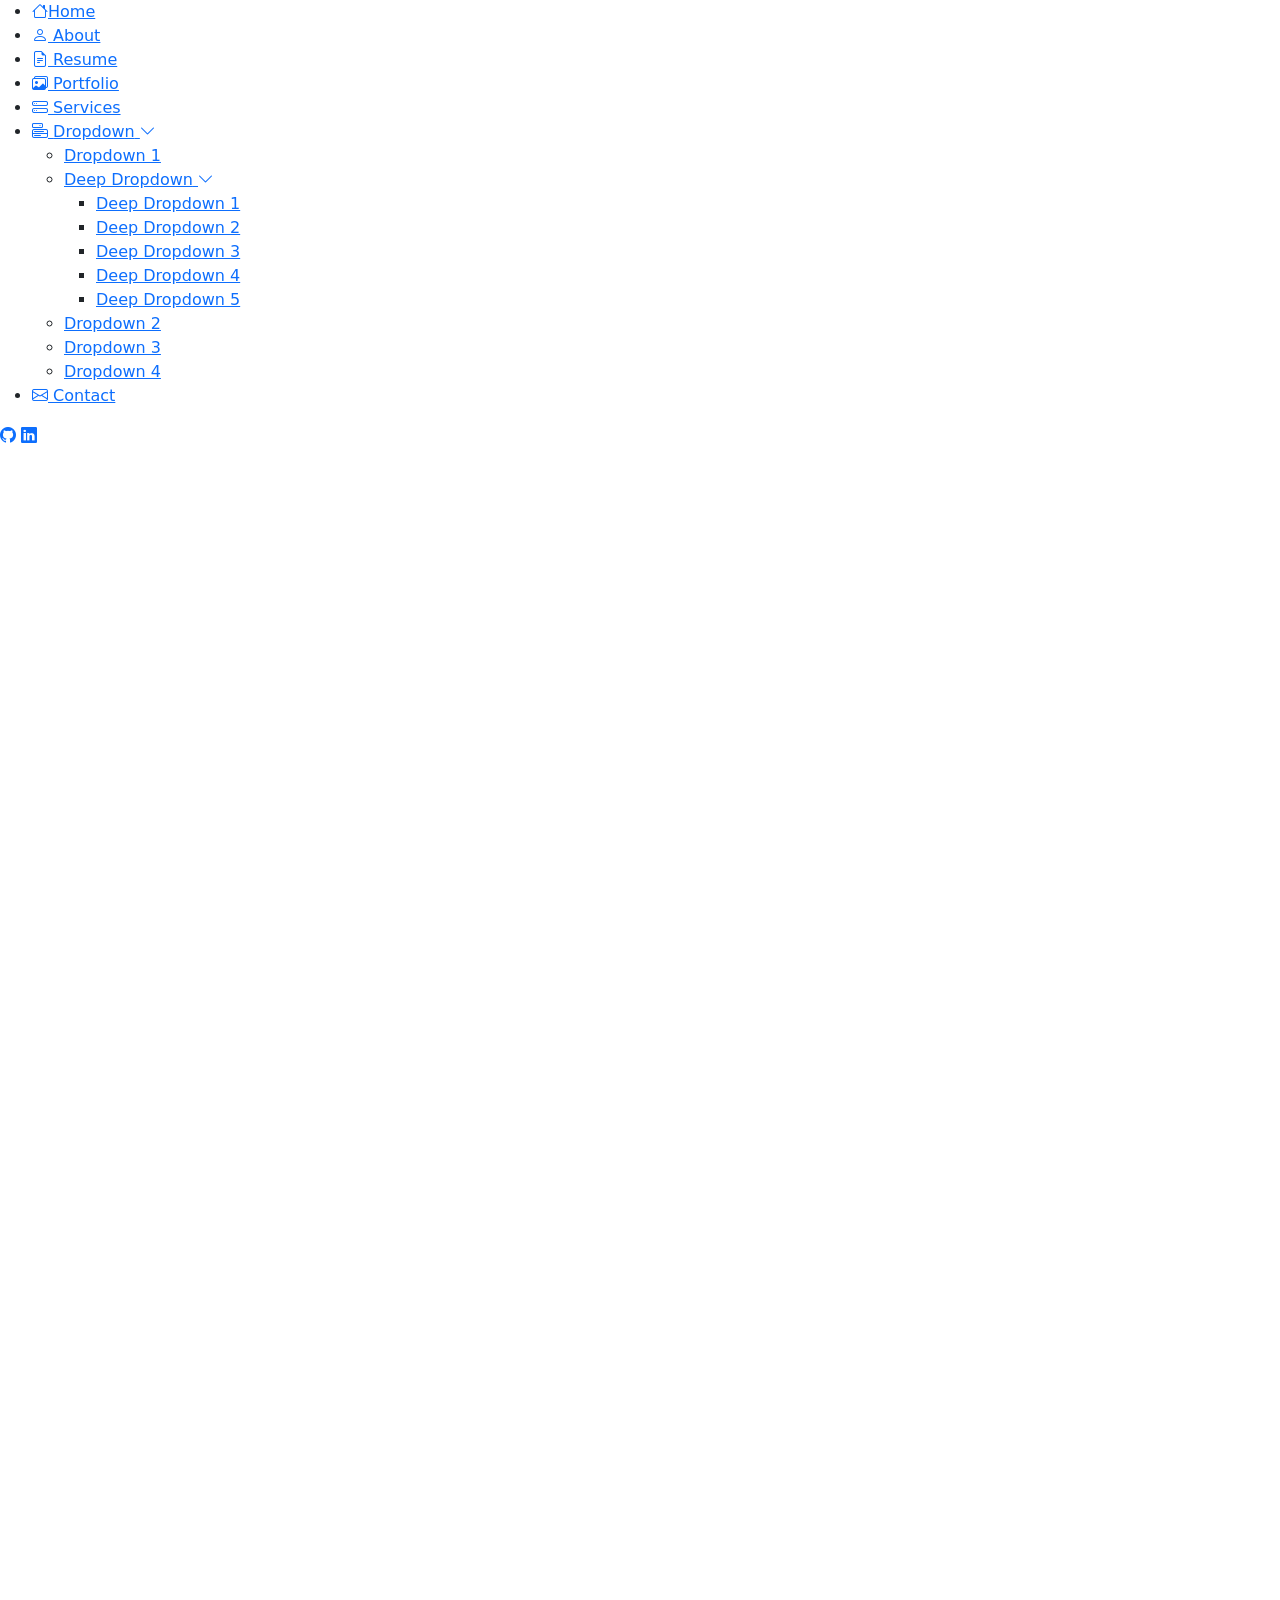
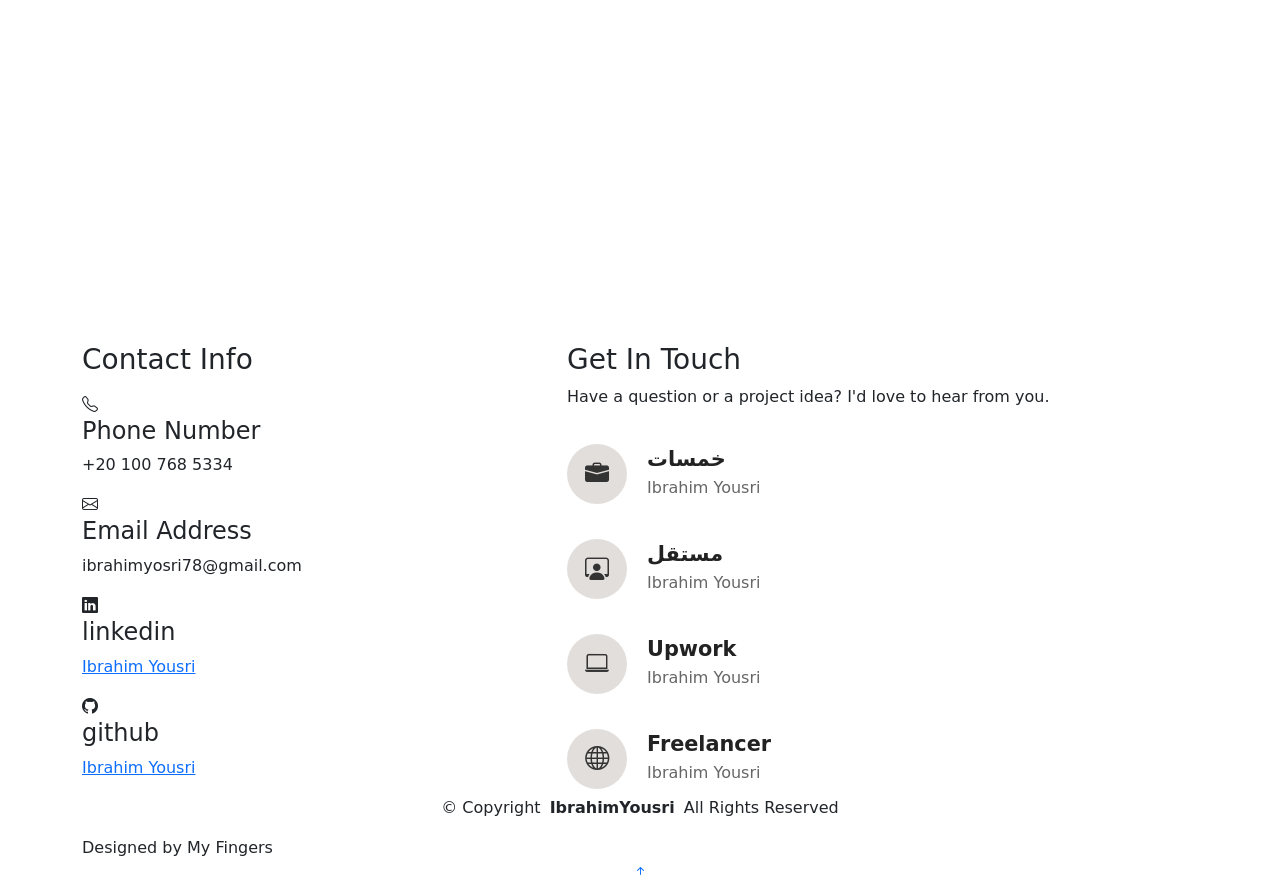
==== index.html @ f1db65d2 "First commit - My Portfolio" ====
<!DOCTYPE html>
<html lang="en">

<head>
  <meta charset="utf-8">
  <meta content="width=device-width, initial-scale=1.0" name="viewport">
  <title>Index - Ibrahim Yousri Portfolio </title>
  <meta name="description" content="">
  <meta name="keywords" content="">

  <!-- Favicons -->
  <link href="assets/img/favicon.png" rel="icon">
  <link href="assets/img/apple-touch-icon.png" rel="apple-touch-icon">

  <!-- Fonts -->
  <link href="https://fonts.googleapis.com" rel="preconnect">
  <link href="https://fonts.gstatic.com" rel="preconnect" crossorigin>
  <link href="https://fonts.googleapis.com/css2?family=Roboto:ital,wght@0,100;0,300;0,400;0,500;0,700;0,900;1,100;1,300;1,400;1,500;1,700;1,900&family=Ubuntu:ital,wght@0,300;0,400;0,500;0,700;1,300;1,400;1,500;1,700&family=Nunito:ital,wght@0,200;0,300;0,400;0,500;0,600;0,700;0,800;0,900;1,200;1,300;1,400;1,500;1,600;1,700;1,800;1,900&display=swap" rel="stylesheet">

  <!-- Vendor CSS Files -->
  <link href="assets/vendor/bootstrap/css/bootstrap.min.css" rel="stylesheet">
  <link href="assets/vendor/bootstrap-icons/bootstrap-icons.css" rel="stylesheet">
  <link href="assets/vendor/aos/aos.css" rel="stylesheet">
  <link href="assets/vendor/glightbox/css/glightbox.min.css" rel="stylesheet">
  <link href="assets/vendor/swiper/swiper-bundle.min.css" rel="stylesheet">

  <!-- Main CSS File -->
  <link href="assets/css/main.css" rel="stylesheet">

  <!-- =======================================================
  * Template Name: Ibrahim Yousri
  * Template URL: https://bootstrapmade.com/IbrahimYousri-bootstrap-portfolio-template/
  * Updated: Jul 21 2025 with Bootstrap v5.3.7
  * Author: BootstrapMade.com
  * License: https://bootstrapmade.com/license/
  ======================================================== -->
</head>

<body class="index-page">

  <header id="header" class="header dark-background d-flex flex-column justify-content-center">
    <i class="header-toggle d-xl-none bi bi-list"></i>

    <div class="header-container d-flex flex-column align-items-start">
      <nav id="navmenu" class="navmenu">
        <ul>
          <li><a href="#hero" class="active"><i class="bi bi-house navicon"></i>Home</a></li>
          <li><a href="#about"><i class="bi bi-person navicon"></i> About</a></li>
          <li><a href="#resume"><i class="bi bi-file-earmark-text navicon"></i> Resume</a></li>
          <li><a href="#portfolio"><i class="bi bi-images navicon"></i> Portfolio</a></li>
          <li><a href="#services"><i class="bi bi-hdd-stack navicon"></i> Services</a></li>
          <li class="dropdown"><a href="#"><i class="bi bi-menu-button navicon"></i> <span>Dropdown</span> <i class="bi bi-chevron-down toggle-dropdown"></i></a>
            <ul>
              <li><a href="#">Dropdown 1</a></li>
              <li class="dropdown"><a href="#"><span>Deep Dropdown</span> <i class="bi bi-chevron-down toggle-dropdown"></i></a>
                <ul>
                  <li><a href="#">Deep Dropdown 1</a></li>
                  <li><a href="#">Deep Dropdown 2</a></li>
                  <li><a href="#">Deep Dropdown 3</a></li>
                  <li><a href="#">Deep Dropdown 4</a></li>
                  <li><a href="#">Deep Dropdown 5</a></li>
                </ul>
              </li>
              <li><a href="#">Dropdown 2</a></li>
              <li><a href="#">Dropdown 3</a></li>
              <li><a href="#">Dropdown 4</a></li>
            </ul>
          </li>
          <li><a href="#contact"><i class="bi bi-envelope navicon"></i> Contact</a></li>
        </ul>
      </nav>

      <div class="social-links text-center">
                <a href="https://github.com/ibrahimyosri11"><i class="bi bi-github"></i></a>
        <a href="https://www.linkedin.com/in/ibrahim-yousri" target="_blank" class="linkedin"><i class="bi bi-linkedin"></i></a></div>


    </div>

  </header>

  <main class="main">

    <!-- Hero Section -->
    <section id="hero" class="hero section">

      <div class="background-elements">
        <div class="bg-circle circle-1"></div>
        <div class="bg-circle circle-2"></div>
      </div>

      <div class="hero-content">

        <div class="container">
          <div class="row align-items-center">

            <div class="col-lg-6" data-aos="fade-right" data-aos-delay="100">
              <div class="hero-text">
                <h1>Ibrahim<span class="accent-text">Yousri</span></h1>
                <p class="lead">I'm a <span class="typed" data-typed-items="Data Analyst , business Analyst"></span></p>
                <p class="description">Passionate about turning data into meaningful insights through analytics and engineering. Dedicated to building efficient data solutions that support smarter business decisions..</p>

                <div class="hero-actions">
                  <a href="#portfolio" class="btn btn-primary">View My Work</a>
                  <a href="#contact" class="btn btn-outline">Get In Touch</a>
                </div>

                <div class="social-links">
                  <a href="https://github.com/ibrahimyosri11"><i class="bi bi-github"></i></a>
                  <a href="https://www.linkedin.com/in/ibrahim-yousri"><i class="bi bi-linkedin"></i></a>
                </div>
              </div>
            </div>

            <div class="col-lg-6" data-aos="fade-left" data-aos-delay="200">
              <div class="hero-visual">
                <div class="profile-container">
                  <div class="profile-background"></div>
                  <img src="assets/img/profile/Ibrahim(Profile).jpg" alt="Ibrahim Yousri" class="profile-image">
                </div>
              </div>
            </div>

          </div>
        </div>
      </div>

    </section><!-- /Hero Section -->

    <!-- About Section -->
    <section id="about" class="about section">

      <div class="container" data-aos="fade-up" data-aos-delay="100">

        <div class="row">
          <div class="col-lg-5" data-aos="zoom-in" data-aos-delay="200">
            <div class="profile-card">
              <div class="profile-header">
                <div class="profile-image">
                  <img src="assets/img/profile/Ibrahim(Profile).jpg" alt="Profile Image" class="img-fluid">
                </div>
                <div class="profile-badge">
                  <i class="bi bi-check-circle-fill"></i>
                </div>
              </div>

              <div class="profile-content">
                <h3>Ibrahim Yousri</h3>
                <p class="profession">Business Intelligence &amp; Data Analytics</p>

                <div class="contact-links">
                  <a href="mailto:ibrahimyosri78@gmail.com" class="contact-item">
                    <i class="bi bi-envelope"></i>
                    ibrahimyosri78@gmail.com
                  </a>
                  <a href="tel:+201007685334" class="contact-item">
                    <i class="bi bi-telephone"></i>
                    +20 (100) 768-5334
                  </a>
                  <a href="https://maps.app.goo.gl/mqgtSbSCpGMyJgdK6" class="contact-item">
                    <i class="bi bi-geo-alt"></i>
                    Assiut , EGY
                  </a>
                </div>
              </div>
            </div>
          </div>

          <div class="col-lg-7" data-aos="fade-left" data-aos-delay="300">
            <div class="about-content">
              <div class="section-header">
                <span class="badge-text">Get to Know Me</span>
                <h2>Passionate about turning data into meaningful insights</h2>
              </div>

              <div class="description">
                <p>I believe that data has the power to solve real business problems. I'm a Business Information Systems student passionate about Data Engineering, Data Analytics, and Business Intelligence. Through continuous learning and hands-on projects, I'm building practical skills in Python, SQL, Power BI, and modern data tools. My goal is to create reliable data solutions that support smarter business decisions while continuously expanding my expertise in Data Engineering and deepening my understanding of business operations, especially Supply Chain Management.</p>


              <div class="stats-grid">
                <div class="stat-item">
                  <div class="stat-number">3+</div>
                  <div class="stat-label">Projects Completed</div>
                </div>
                <div class="stat-item">
                  <div class="stat-number">100%</div>
                  <div class="stat-label">Quality Focus</div>
                </div>
                <div class="stat-item">
                  <div class="stat-number">5+</div>
                  <div class="stat-label">Trainings Completed</div>
                </div>
              </div>

              <div class="details-grid">
                <div class="detail-row">
                  <div class="detail-item">
                    <span class="detail-label">Specialization</span>
                    <span class="detail-value">Business Intelligence &amp; Data Analytics</span>
                  </div>
                  <div class="detail-item">
                    <span class="detail-label">Experience Level</span>
                    <span class="detail-value">Junior</span>
                  </div>
                </div>
                <div class="detail-row">
                  <div class="detail-item">
                    <span class="detail-label">Education</span>
                    <span class="detail-value">BIS , Assiut University</span>
                  </div>
                  <div class="detail-item">
                    <span class="detail-label">Languages</span>
                    <span class="detail-value">Arabic , English</span>
                  </div>
                </div>
              </div>

              <div class="cta-section">
               <a href="assets/img/Ibrahim Yousri .CV.pdf" download class="btn btn-primary">
                 <i class="bi bi-download"></i>
                   Download Resume
               </a>
                <a href="#" class="btn btn-outline">
                  <i class="bi bi-chat-dots"></i>
                  Let's Talk
                </a>
              </div>
            </div>
          </div>
        </div>

      </div>

    </section><!-- /About Section -->


    <!-- Skills Section -->
    <section id="skills" class="skills section">

      <!-- Section Title -->
      <div class="container section-title" data-aos="fade-up">
        <h2>Skills</h2>
        <p>Necessitatibus eius consequatur ex aliquid fuga eum quidem sint consectetur velit</p>
      </div><!-- End Section Title -->

      <div class="container" data-aos="fade-up" data-aos-delay="100">

        <div class="row">
          <div class="col-lg-6">
            <div class="skills-category" data-aos="fade-up" data-aos-delay="200">
              <h3>Data analysis</h3>
              <div class="skills-animation">
                <div class="skill-item">
                  <div class="d-flex justify-content-between align-items-center">
                    <h4>Excel</h4>
                    <span class="skill-percentage">80%</span>
                  </div>
                  <div class="progress">
                    <div class="progress-bar" role="progressbar" aria-valuenow="80" aria-valuemin="0" aria-valuemax="100"></div>
                  </div>
                  <div class="skill-tooltip">Excel proficiency in data analysis, Pivot Tables, and reporting.</div>
                </div>

                <div class="skill-item">
                  <div class="d-flex justify-content-between align-items-center">
                    <h4>Power Bi</h4>
                    <span class="skill-percentage">90%</span>
                  </div>
                  <div class="progress">
                    <div class="progress-bar" role="progressbar" aria-valuenow="90" aria-valuemin="0" aria-valuemax="100"></div>
                  </div>
                  <div class="skill-tooltip">Strong proficiency in ES6+, DOM manipulation, and modern frameworks</div>
                </div>

                <div class="skill-item">
                  <div class="d-flex justify-content-between align-items-center">
                    <h4>Python</h4>
                    <span class="skill-percentage">80%</span>
                  </div>
                  <div class="progress">
                    <div class="progress-bar" role="progressbar" aria-valuenow="80" aria-valuemin="0" aria-valuemax="100"></div>
                  </div>
                  <div class="skill-tooltip">Experience with React hooks, state management, and component architecture</div>
                </div>
              </div>
            </div><!-- End Frontend Skills -->
          </div>

          <div class="col-lg-6">
            <div class="skills-category" data-aos="fade-up" data-aos-delay="300">
              <h3>Data Engineering</h3>
              <div class="skills-animation">
                <div class="skill-item">
                  <div class="d-flex justify-content-between align-items-center">
                    <h4>.</h4>
                    <span class="skill-percentage">75%</span>
                  </div>
                  <div class="progress">
                    <div class="progress-bar" role="progressbar" aria-valuenow="75" aria-valuemin="0" aria-valuemax="100"></div>
                  </div>
                  <div class="skill-tooltip">Server-side JavaScript development with Express and REST APIs</div>
                </div>

                <div class="skill-item">
                  <div class="d-flex justify-content-between align-items-center">
                    <h4>Python</h4>
                    <span class="skill-percentage">70%</span>
                  </div>
                  <div class="progress">
                    <div class="progress-bar" role="progressbar" aria-valuenow="70" aria-valuemin="0" aria-valuemax="100"></div>
                  </div>
                  <div class="skill-tooltip">Python development with Django and data analysis tools</div>
                </div>

                <div class="skill-item">
                  <div class="d-flex justify-content-between align-items-center">
                    <h4>SQL</h4>
                    <span class="skill-percentage">65%</span>
                  </div>
                  <div class="progress">
                    <div class="progress-bar" role="progressbar" aria-valuenow="65" aria-valuemin="0" aria-valuemax="100"></div>
                  </div>
                  <div class="skill-tooltip">Database design, optimization, and complex queries</div>
                </div>
              </div>
            </div><!-- End Backend Skills -->
          </div>
        </div>

      </div>

    </section><!-- /Skills Section -->

    <!-- Resume Section -->
    <section id="resume" class="resume section">

      <!-- Section Title -->
      <div class="container section-title" data-aos="fade-up">
        <h2>Resume</h2>
      </div><!-- End Section Title -->

      <div class="container" data-aos="fade-up" data-aos-delay="100">

        <div class="row gy-4">
          <!-- Left column with summary and contact -->
          <div class="col-lg-4">
            <div class="resume-side" data-aos="fade-right" data-aos-delay="100">
  
              <h3>Professional Summary</h3>
              <p>Passionate Business Information Systems student with a strong interest in Data Engineering, Data Analytics, and Business Intelligence. Skilled in transforming raw data into meaningful insights using Power BI, Excel, SQL, and Python.</p>

              <h3 class="mt-4">Contact Information</h3>
              <ul class="contact-info list-unstyled">
                <li><i class="bi bi-envelope"></i> ibrahimyosri78@gmail.com</li>
                <li><i class="bi bi-phone"></i> +20 (100) 768-5334</li>
                <li><i class="bi bi-linkedin"></i> www.linkedin.com/in/ibrahim-yousri</li>
              </ul>

              <div class="skills-animation mt-4">
                <h3>Services</h3>
                <div class="skill-item">
                  <div class="d-flex justify-content-between">
                    <span>Data Analysis</span>
                  </div>
                </div>

                <div class="skill-item">
                  <div class="d-flex justify-content-between">
                    <span>Power BI Dashboards</span>
                  </div>
                </div>

                <div class="skill-item">
                  <div class="d-flex justify-content-between">
                    <span>Excel Data Solutions</span>
                  </div>
                </div>

                 <div class="skill-item">
                  <div class="d-flex justify-content-between">
                    <span>Data Cleaning & Preparation</span>
                  </div>
                </div>

                <div class="skill-item">
                  <div class="d-flex justify-content-between">
                    <span>Business Intelligence Reporting</span>
                  </div>
                </div>

                <div class="skill-item">
                  <div class="d-flex justify-content-between">
                    <span>Machine Learning (Basic)</span>
                  </div>
                </div>
              </div>
            </div>
          </div>

          <!-- Right column with experience and education -->
          <div class="col-lg-8 ps-4 ps-lg-5">
            <!-- Experience Section -->
            <div class="resume-section" data-aos="fade-up">
              <h3><i class="bi bi-briefcase me-2"></i> Trainings</h3>

              <div class="resume-item">
                <h4>Advanced Data analysis</h4>
                <h5>120 hours</h5>
                <p class="company"><i class="bi bi-building"></i> National technology Institute (NTI).</p>
                <ul>
                  <li>Processed and analyzed 12+ real-world datasets using Excel, Power Query, Power BI, and Python.</li>
                  <li>Completed 2 end-to-end Machine Learning projects in Python, covering data preprocessing, model development, and evaluation.</li>
                  <li>Created interactive Power BI dashboards with DAX measures, calculated columns, and KPI visualizations.</li>

                </ul>
              </div>

              <div class="resume-item">
                <h4>Soft Skills Camp</h4>
                <h5>Apr 5 – Apr 27, 2026</h5>
                <p class="company"><i class="bi bi-building"></i> Ultimate Academy.</p>
                <ul>
                  <li>Led 4 different teams throughout the training, coordinating tasks and ensuring successful collaboration.</li>
                  <li>Presented the final project to an audience of over 200 attendees, demonstrating confident public speaking and presentation skills.</li>
                  <li>Guided my final project team to achieve 1st Place in the program's final competition.</li>
                </ul>
              </div>
            </div>

            <!-- Education Section -->
            <div class="resume-section" data-aos="fade-up" data-aos-delay="100">
              <h3><i class="bi bi-mortarboard me-2"></i>Education</h3>

              <div class="resume-item">
                <h4>Bachelor's Degree in Business Information System (BIS) </h4>
                <h5>2024 – 2028 (Expected)</h5>
                <p class="company"><i class="bi bi-building"></i> Faculty of Commerce, Assiut University</p>
                <p> Current Overall Grade: Very Good</p>
              </div>

              <div class="resume-item">
                <h4>Data Engineering & AI </h4>
                <h5>2026 - 2027 (Expected)</h5>
                <p class="company"><i class="bi bi-building"></i>Digital Egypt Pioneers Initiative (DEPI)</p>
                <p>اكتب الخبرات </p>
              </div>
            </div>
          </div>
          </div>
        </div>

      </div>

    </section><!-- /Resume Section -->

    <!-- Portfolio Section -->
    <section id="portfolio" class="portfolio section">

      <!-- Section Title -->
      <div class="container section-title" data-aos="fade-up">
        <h2>Portfolio</h2>
        <p>A selection of my data analysis and business intelligence projects, showcasing practical solutions, interactive dashboards, and data-driven insights.</p>
      </div><!-- End Section Title -->

      <div class="container" data-aos="fade-up" data-aos-delay="100">

        <div class="isotope-layout" data-default-filter="*" data-layout="masonry" data-sort="original-order">

          <div class="row">
            <div class="col-lg-3 filter-sidebar">
              <div class="filters-wrapper" data-aos="fade-right" data-aos-delay="150">
                <ul class="portfolio-filters isotope-filters">
                  <li data-filter="*" class="filter-active">All Projects</li>
                  <li data-filter=".filter-POWER-BI">Power BI</li>
                  <li data-filter=".filter-EXCEL">Excel</li>
                  <li data-filter=".filter-TABLEAU">Tableau</li>
                  <li data-filter=".filter-PYTHON">Python</li>
                </ul>
              </div>
            </div>

            <div class="col-lg-9">
              <div class="row gy-4 portfolio-container isotope-container" data-aos="fade-up" data-aos-delay="200">

                <div class="col-lg-6 col-md-6 portfolio-item isotope-item filter-POWER-BI">
                  <div class="portfolio-wrap">
                    <img src="assets/img/portfolio/BMW D 1.PNG" class="img-fluid" alt="Portfolio Image" loading="lazy">
                    <div class="portfolio-info">
                      <div class="content">
                        <span class="category">BMW Alpina</span>
                        <h4>Power BI </h4>
                        <div class="portfolio-links">
                          <a href="assets/img/portfolio/BMW D 1.png" class="glightbox" title="BMW Alpina "><i class="bi bi-plus-lg"></i></a>
                          <a href="portfolio-details BM.html" title="More Details"><i class="bi bi-arrow-right"></i></a>
                        </div>
                      </div>
                    </div>
                  </div>
                </div><!-- End Portfolio Item -->

                 <div class="col-lg-6 col-md-6 portfolio-item isotope-item filter-POWER-BI">
                  <div class="portfolio-wrap">
                    <img src="assets/img/portfolio/SuperStore/Dashboard.SuperStore.png" class="img-fluid" alt="Portfolio Image" loading="lazy">
                    <div class="portfolio-info">
                      <div class="content">
                        <span class="category">Super Store</span>
                        <h4>Power BI </h4>
                        <div class="portfolio-links">
                          <a href="assets/img/portfolio/SuperStore/Dashboard.SuperStore.png" class="glightbox" title="SuperStore"><i class="bi bi-plus-lg"></i></a>
                          <a href="SuperStore.Project.html" title="More Details"><i class="bi bi-arrow-right"></i></a>
                        </div>
                      </div>
                    </div>
                  </div>
                </div><!-- End Portfolio Item -->

                <div class="col-lg-6 col-md-6 portfolio-item isotope-item filter-EXCEL">
                  <div class="portfolio-wrap">
                    <img src="assets/img/portfolio/Scound_Dashboard (Excel).png" class="img-fluid" alt="Portfolio Image" loading="lazy">
                    <div class="portfolio-info">
                      <div class="content">
                        <span class="category">Excel</span>
                        <h4>Clothing & Accessories Store</h4>
                        <div class="portfolio-links">
                          <a href="assets/img/portfolio/Scound_Dashboard (Excel).png" class="glightbox" title="Clothing & Accessories Store"><i class="bi bi-plus-lg"></i></a>
                          <a href="portfolio-details 2.html" title="More Details"><i class="bi bi-arrow-right"></i></a>
                        </div>
                      </div>
                    </div>
                  </div>
                </div><!-- End Portfolio Item -->

              </div><!-- End Portfolio Container -->
            </div>
          </div>

        </div>

      </div>

    </section><!-- /Portfolio Section -->

    <!-- Services Section -->
    <section id="services" class="services section">

      <!-- Section Title -->
      <div class="container section-title" data-aos="fade-up">
        <h2>Services</h2>
        <p>Helping businesses make data-driven decisions through data analysis, visualization, and business intelligence solutions.</p>
      </div><!-- End Section Title -->

      <div class="container" data-aos="fade-up" data-aos-delay="100">

        <div class="service-header">
          <div class="row align-items-center">
            <div class="col-lg-8 col-md-12">
              <div class="service-intro">
                <h2 class="service-heading">
                  <div>Innovative business</div>
                  <div><span>performance solutions</span></div>
                </h2>
              </div>
            </div>
            <div class="col-lg-4 col-md-12">
              <div class="service-summary">
                <p>
                  We integrate forward-thinking strategies, creative approaches, and state-of-the-art technologies to deliver exceptional customer experiences that drive growth and engage target markets.
                </p>
                <a href="services.html" class="service-btn">
                  View All Services
                  <i class="bi bi-arrow-right"></i>
                </a>
              </div>
            </div>
          </div>
        </div>

        <div class="row justify-content-center">
          <div class="col-lg-4 col-md-6" data-aos="fade-up" data-aos-delay="100">
            <div class="service-card position-relative z-1">
              <div class="service-icon">
                <i class="bi bi-palette"></i>
              </div>
              <a href="service-details.html" class="card-action d-flex align-items-center justify-content-center rounded-circle">
                <i class="bi bi-arrow-up-right"></i>
              </a>
              <h3>
                <a href="service-details.html">
                  Creative <span>branding</span>
                </a>
              </h3>
              <p>
                Nulla facilisi. Maecenas eget magna neque. Suspendisse potenti. Curabitur eleifend nisi non magna vulputate, vel condimentum libero tempus. Proin consectetur feugiat diam.
              </p>
            </div>
          </div>
          <div class="col-lg-4 col-md-6" data-aos="fade-up" data-aos-delay="200">
            <div class="service-card position-relative z-1">
              <div class="service-icon">
                <i class="bi bi-gem"></i>
              </div>
              <a href="service-details.html" class="card-action d-flex align-items-center justify-content-center rounded-circle">
                <i class="bi bi-arrow-up-right"></i>
              </a>
              <h3>
                <a href="service-details.html">
                  Design <span>systems</span>
                </a>
              </h3>
              <p>
                Praesent euismod varius tellus, vel bibendum nunc interdum at. Donec vehicula diam vel metus venenatis convallis. Aliquam erat volutpat. Etiam viverra magna sit amet.
              </p>
            </div>
          </div>
          <div class="col-lg-4 col-md-6" data-aos="fade-up" data-aos-delay="300">
            <div class="service-card position-relative z-1">
              <div class="service-icon">
                <i class="bi bi-megaphone"></i>
              </div>
              <a href="service-details.html" class="card-action d-flex align-items-center justify-content-center rounded-circle">
                <i class="bi bi-arrow-up-right"></i>
              </a>
              <h3>
                <a href="service-details.html">
                  Marketing <span>strategies</span>
                </a>
              </h3>
              <p>
                Vivamus tempor velit id magna dictum, sed fermentum nisi faucibus. Integer nec pretium sapien. Fusce tincidunt ligula et purus consequat, ac pellentesque nulla eleifend.
              </p>
            </div>
          </div>
          <div class="col-lg-4 col-md-6" data-aos="fade-up" data-aos-delay="100">
            <div class="service-card position-relative z-1">
              <div class="service-icon">
                <i class="bi bi-code-slash"></i>
              </div>
              <a href="service-details.html" class="card-action d-flex align-items-center justify-content-center rounded-circle">
                <i class="bi bi-arrow-up-right"></i>
              </a>
              <h3>
                <a href="service-details.html">
                  Digital <span>platforms</span>
                </a>
              </h3>
              <p>
                Cras fermentum odio eu feugiat malesuada. Vestibulum ante ipsum primis in faucibus orci luctus et accumsan cursus. Morbi placerat nulla vel nunc viverra accumsan.
              </p>
            </div>
          </div>
          <div class="col-lg-4 col-md-6" data-aos="fade-up" data-aos-delay="200">
            <div class="service-card position-relative z-1">
              <div class="service-icon">
                <i class="bi bi-graph-up"></i>
              </div>
              <a href="service-details.html" class="card-action d-flex align-items-center justify-content-center rounded-circle">
                <i class="bi bi-arrow-up-right"></i>
              </a>
              <h3>
                <a href="service-details.html">
                  Growth <span>acceleration</span>
                </a>
              </h3>
              <p>
                Aenean vel augue vel nisi bibendum posuere. Phasellus in lacus quis urna sodales dignissim. Duis aliquam libero eget risus facilisis. Quisque eget libero vel nisl fringilla.
              </p>
            </div>
          </div>
          <div class="col-lg-4 col-md-6" data-aos="fade-up" data-aos-delay="300">
            <div class="service-card position-relative z-1">
              <div class="service-icon">
                <i class="bi bi-camera-video"></i>
              </div>
              <a href="service-details.html" class="card-action d-flex align-items-center justify-content-center rounded-circle">
                <i class="bi bi-arrow-up-right"></i>
              </a>
              <h3>
                <a href="service-details.html">
                  Media <span>solutions</span>
                </a>
              </h3>
              <p>
                Etiam efficitur lacus in diam finibus, nec ultrices est sagittis. Maecenas elementum magna sed risus faucibus, nec commodo purus facilisis. Vestibulum accumsan magna.
              </p>
            </div>
          </div>
        </div>

      </div>

    </section><!-- /Services Section -->

    <!-- Contact Section -->
    <section id="contact" class="contact section">

      <!-- Section Title -->
      <div class="container section-title" data-aos="fade-up">
        <h2>Contact</h2>
        <p>Have a question or a project idea? I'd love to hear from you.</p>
      </div><!-- End Section Title -->

      <div class="container">

        <div class="row g-4 g-lg-5">
          <div class="col-lg-5">
            <div class="info-box">
              <h3>Contact Info</h3>
              <p></p>

               <div class="info-item">
                <div class="icon-box">
                  <i class="bi bi-telephone"></i>
                </div>
                <div class="content">
                  <h4>Phone Number</h4>
                  <p>+20 100 768 5334</p>
                </div>
              </div>

               <div class="info-item">
                <div class="icon-box">
                  <i class="bi bi-envelope"></i>
                </div>
                <div class="content">
                  <h4>Email Address</h4>
                  <p>ibrahimyosri78@gmail.com</p>
                </div>
              </div>

              <div class="info-item">
                <div class="icon-box">
                  <i class="bi bi-linkedin"></i>
                </div>
                <div class="content">
                  <h4>linkedin</h4>
                    <p><a href="https://www.linkedin.com/in/ibrahim-yousri" target="_blank">Ibrahim Yousri</a></p>                </div>
              </div>
              
               <div class="info-item">
                <div class="icon-box">
                  <i class="bi bi-github"></i>
                </div>
                <div class="content">
                  <h4>github</h4>
                    <p><a href="https://github.com/ibrahimyosri11" target="_blank">Ibrahim Yousri</a></p>                </div>
              </div>

            </div>
          </div>

<div class="col-lg-7">
  <div class="contact-form">
    <h3>Get In Touch</h3>
    <p>Have a question or a project idea? I'd love to hear from you.</p>

    <!-- زيادة الفواصل بين المنصات هنا بقت 35px بدل 20px -->
    <div class="platforms-list" style="display: flex; flex-direction: column; gap: 35px; margin-top: 35px;">
      
      <!-- خمسات -->
      <a href="رابط_خمسات_هنا" target="_blank" class="platform-item" style="display: flex; align-items: center; text-decoration: none; color: inherit; transition: opacity 0.3s;">
        <div class="icon-circle" style="display: flex; align-items: center; justify-content: center; width: 60px !important; height: 60px !important; background-color: #e2dedb !important; border-radius: 50% !important; margin-right: 20px !important; flex-shrink: 0;">
          <i class="bi bi-briefcase-fill" style="font-size: 1.5rem !important; color: #333 !important;"></i>
        </div>
        <div class="text-content">
          <h4 style="margin: 0 0 5px 0 !important; font-size: 1.3rem !important; font-weight: 600 !important; color: #222 !important;">خمسات</h4>
          <span style="margin: 0 !important; font-size: 1rem !important; color: #666 !important;">Ibrahim Yousri</span>
        </div>
      </a>

      <!-- مستقل -->
      <a href="رابط_مستقل_هنا" target="_blank" class="platform-item" style="display: flex; align-items: center; text-decoration: none; color: inherit; transition: opacity 0.3s;">
        <div class="icon-circle" style="display: flex; align-items: center; justify-content: center; width: 60px !important; height: 60px !important; background-color: #e2dedb !important; border-radius: 50% !important; margin-right: 20px !important; flex-shrink: 0;">
          <i class="bi bi-person-workspace" style="font-size: 1.5rem !important; color: #333 !important;"></i>
        </div>
        <div class="text-content">
          <h4 style="margin: 0 0 5px 0 !important; font-size: 1.3rem !important; font-weight: 600 !important; color: #222 !important;">مستقل</h4>
          <span style="margin: 0 !important; font-size: 1rem !important; color: #666 !important;">Ibrahim Yousri</span>
        </div>
      </a>

      <!-- أب وورك -->
      <a href="رابط_اب_وورك_هنا" target="_blank" class="platform-item" style="display: flex; align-items: center; text-decoration: none; color: inherit; transition: opacity 0.3s;">
        <div class="icon-circle" style="display: flex; align-items: center; justify-content: center; width: 60px !important; height: 60px !important; background-color: #e2dedb !important; border-radius: 50% !important; margin-right: 20px !important; flex-shrink: 0;">
          <i class="bi bi-laptop" style="font-size: 1.5rem !important; color: #333 !important;"></i>
        </div>
        <div class="text-content">
          <h4 style="margin: 0 0 5px 0 !important; font-size: 1.3rem !important; font-weight: 600 !important; color: #222 !important;">Upwork</h4>
          <span style="margin: 0 !important; font-size: 1rem !important; color: #666 !important;">Ibrahim Yousri</span>
        </div>
      </a>

      <!-- فريلانسر -->
      <a href="رابط_فريلانسر_هنا" target="_blank" class="platform-item" style="display: flex; align-items: center; text-decoration: none; color: inherit; transition: opacity 0.3s;">
        <div class="icon-circle" style="display: flex; align-items: center; justify-content: center; width: 60px !important; height: 60px !important; background-color: #e2dedb !important; border-radius: 50% !important; margin-right: 20px !important; flex-shrink: 0;">
          <i class="bi bi-globe" style="font-size: 1.5rem !important; color: #333 !important;"></i>
        </div>
        <div class="text-content">
          <h4 style="margin: 0 0 5px 0 !important; font-size: 1.3rem !important; font-weight: 600 !important; color: #222 !important;">Freelancer</h4>
          <span style="margin: 0 !important; font-size: 1rem !important; color: #666 !important;">Ibrahim Yousri</span>
        </div>
      </a>

    </div>
  </div>
</div>

<style>
  .platform-item:hover {
    opacity: 0.8;
  }
</style>

        </div>

      </div>

    </section><!-- /Contact Section -->

  </main>

  <footer id="footer" class="footer position-relative">

    <div class="container">
      <div class="copyright text-center ">
        <p>© <span>Copyright</span> <strong class="px-1 sitename">IbrahimYousri</strong> <span>All Rights Reserved</span></p>
      </div>
      <div class="credits">
        <!-- All the links in the footer should remain intact. -->
        <!-- You can delete the links only if you've purchased the pro version. -->
        <!-- Licensing information: https://bootstrapmade.com/license/ -->
        <!-- Purchase the pro version with working PHP/AJAX contact form: [buy-url] -->
           Designed by My Fingers
      </div>
    </div>

  </footer>

  <!-- Scroll Top -->
  <a href="#" id="scroll-top" class="scroll-top d-flex align-items-center justify-content-center"><i class="bi bi-arrow-up-short"></i></a>

  <!-- Preloader -->
  <div id="preloader"></div>

  <!-- Vendor JS Files -->
  <script src="assets/vendor/bootstrap/js/bootstrap.bundle.min.js"></script>
  <script src="assets/vendor/php-email-form/validate.js"></script>
  <script src="assets/vendor/aos/aos.js"></script>
  <script src="assets/vendor/typed.js/typed.umd.js"></script>
  <script src="assets/vendor/purecounter/purecounter_vanilla.js"></script>
  <script src="assets/vendor/waypoints/noframework.waypoints.js"></script>
  <script src="assets/vendor/isotope-layout/isotope.pkgd.min.js"></script>
  <script src="assets/vendor/imagesloaded/imagesloaded.pkgd.min.js"></script>
  <script src="assets/vendor/glightbox/js/glightbox.min.js"></script>
  <script src="assets/vendor/swiper/swiper-bundle.min.js"></script>

  <!-- Main JS File -->
  <script src="assets/js/main.js"></script>

</body>

</html>
---- assets/css/main.css ----
/**
* Template Name: SnapFolio
* Template URL: https://bootstrapmade.com/snapfolio-bootstrap-portfolio-template/
* Updated: Jul 21 2025 with Bootstrap v5.3.7
* Author: BootstrapMade.com
* License: https://bootstrapmade.com/license/
*/

/*--------------------------------------------------------------
# Font & Color Variables
# Help: https://bootstrapmade.com/color-system/
--------------------------------------------------------------*/
/* Fonts */
:root {
  --default-font: "Roboto",  system-ui, -apple-system, "Segoe UI", Roboto, "Helvetica Neue", Arial, "Noto Sans", "Liberation Sans", sans-serif, "Apple Color Emoji", "Segoe UI Emoji", "Segoe UI Symbol", "Noto Color Emoji";
  --heading-font: "Ubuntu",  sans-serif;
  --nav-font: "Nunito",  sans-serif;
}

/* Global Colors - The following color variables are used throughout the website. Updating them here will change the color scheme of the entire website */
:root { 
  --background-color: #1f1f1f; /* Background color for the entire website, including individual sections */
  --default-color: #ffffff; /* Default color used for the majority of the text content across the entire website */
  --heading-color: #ffffff; /* Color for headings, subheadings and title throughout the website */
  --accent-color: #ececec; /* Accent color that represents your brand on the website. It's used for buttons, links, and other elements that need to stand out */
  --surface-color: #232323; /* The surface color is used as a background of boxed elements within sections, such as cards, icon boxes, or other elements that require a visual separation from the global background. */
  --contrast-color: #310606; /* Contrast color for text, ensuring readability against backgrounds of accent, heading, or default colors. */
}

/* Nav Menu Colors - The following color variables are used specifically for the navigation menu. They are separate from the global colors to allow for more customization options */
:root {
  --nav-color: rgba(236, 236, 236, 0.59);  /* The default color of the main navmenu links */
  --nav-hover-color: #ffffff; /* Applied to main navmenu links when they are hovered over or active */
  --nav-mobile-background-color: #393939; /* Used as the background color for mobile navigation menu */
  --nav-dropdown-background-color: #393939; /* Used as the background color for dropdown items that appear when hovering over primary navigation items */
  --nav-dropdown-color: #ffffff; /* Used for navigation links of the dropdown items in the navigation menu. */
  --nav-dropdown-hover-color: #ececec; /* Similar to --nav-hover-color, this color is applied to dropdown navigation links when they are hovered over. */
}

/* Color Presets - These classes override global colors when applied to any section or element, providing reuse of the sam color scheme. */

.light-background {
  --background-color: #2c2c2c;
  --surface-color: #323232;
}

.dark-background {
  --background-color: #040b14;
  --default-color: #ffffff;
  --heading-color: #ffffff;
  --surface-color: #151f2b;
  --contrast-color: #ffffff;
}

/* Smooth scroll */
:root {
  scroll-behavior: smooth;
}

/*--------------------------------------------------------------
# General Styling & Shared Classes
--------------------------------------------------------------*/
body {
  color: var(--default-color);
  background-color: var(--background-color);
  font-family: var(--default-font);
}

a {
  color: var(--accent-color);
  text-decoration: none;
  transition: 0.3s;
}

a:hover {
  color: color-mix(in srgb, var(--accent-color), transparent 25%);
  text-decoration: none;
}

h1,
h2,
h3,
h4,
h5,
h6 {
  color: var(--heading-color);
  font-family: var(--heading-font);
}

/* PHP Email Form Messages
------------------------------*/
.php-email-form .error-message {
  display: none;
  background: #df1529;
  color: #ffffff;
  text-align: left;
  padding: 15px;
  margin-bottom: 24px;
  font-weight: 600;
}

.php-email-form .sent-message {
  display: none;
  color: #ffffff;
  background: #059652;
  text-align: center;
  padding: 15px;
  margin-bottom: 24px;
  font-weight: 600;
}

.php-email-form .loading {
  display: none;
  background: var(--surface-color);
  text-align: center;
  padding: 15px;
  margin-bottom: 24px;
}

.php-email-form .loading:before {
  content: "";
  display: inline-block;
  border-radius: 50%;
  width: 24px;
  height: 24px;
  margin: 0 10px -6px 0;
  border: 3px solid var(--accent-color);
  border-top-color: var(--surface-color);
  animation: php-email-form-loading 1s linear infinite;
}

@keyframes php-email-form-loading {
  0% {
    transform: rotate(0deg);
  }

  100% {
    transform: rotate(360deg);
  }
}

/*--------------------------------------------------------------
# Global Header
--------------------------------------------------------------*/
.header {
  --background-color: #1b1b1b;
  --contrast-color: #444444;
  color: var(--default-color);
  position: fixed;
  top: 0;
  left: 0;
  bottom: 0;
  padding: 0 15px;
  width: 300px;
  transition: all ease-in-out 0.3s;
  overflow-y: auto;
  z-index: 997;
}

.header .header-container {
  border-radius: 20px;
  padding: 15px;
  background-color: var(--background-color);
  border: 1px solid color-mix(in srgb, var(--default-color), transparent 80%);
}

.header .social-links {
  margin: 0 0 10px 0;
}

.header .social-links a {
  font-size: 16px;
  display: inline-flex;
  align-items: center;
  justify-content: center;
  background: color-mix(in srgb, var(--default-color), transparent 90%);
  color: var(--default-color);
  margin: 0 2px;
  border-radius: 50%;
  text-align: center;
  width: 40px;
  height: 40px;
  transition: 0.3s;
}

.header .social-links a:hover {
  color: var(--contrast-color);
  background: var(--accent-color);
}

@media (min-width: 1200px) {

  .header~main,
  .header~#footer {
    margin-left: 330px;
  }
}

@media (max-width: 1199px) {
  .header {
    left: -100%;
  }
}

.header.header-show {
  left: 0;
}

.header .header-toggle {
  color: var(--contrast-color);
  background-color: var(--accent-color);
  font-size: 22px;
  display: flex;
  align-items: center;
  justify-content: center;
  width: 40px;
  height: 40px;
  border-radius: 50%;
  cursor: pointer;
  position: fixed;
  top: 15px;
  right: 15px;
  z-index: 9999;
  transition: background-color 0.3s;
}

.header .header-toggle:hover {
  color: var(--contrast-color);
  background-color: color-mix(in srgb, var(--accent-color) 90%, white 15%);
}

/*--------------------------------------------------------------
# Navigation Menu
--------------------------------------------------------------*/
.mobile-nav-toggle {
  display: none;
}

.navmenu {
  padding: 0;
  z-index: 9997;
  width: 100%;
}

.navmenu ul {
  list-style: none;
  padding: 0 0 20px 0;
  margin: 0;
}

.navmenu a,
.navmenu a:focus {
  color: var(--nav-color);
  padding: 15px 10px;
  font-family: var(--nav-font);
  font-size: 16px;
  font-weight: 400;
  display: flex;
  align-items: center;
  white-space: nowrap;
  transition: 0.3s;
  width: 100%;
}

.navmenu a .navicon,
.navmenu a:focus .navicon {
  font-size: 20px;
  margin-right: 10px;
}

.navmenu a .toggle-dropdown,
.navmenu a:focus .toggle-dropdown {
  font-size: 12px;
  line-height: 0;
  margin-left: auto;
  width: 30px;
  height: 30px;
  display: flex;
  align-items: center;
  justify-content: center;
  border-radius: 50%;
  transition: 0.3s;
  flex-shrink: 0;
  background-color: color-mix(in srgb, var(--accent-color), transparent 90%);
}

.navmenu a .toggle-dropdown:hover,
.navmenu a:focus .toggle-dropdown:hover {
  background-color: var(--accent-color);
  color: var(--contrast-color);
}

.navmenu a:hover,
.navmenu .active,
.navmenu .active:focus {
  color: var(--nav-hover-color);
}

.navmenu a:hover .navicon,
.navmenu .active .navicon,
.navmenu .active:focus .navicon {
  color: var(--accent-color);
}

.navmenu .active .toggle-dropdown,
.navmenu .active:focus .toggle-dropdown {
  background-color: var(--accent-color);
  color: var(--contrast-color);
  transform: rotate(180deg);
}

.navmenu .dropdown {
  display: block;
}

.navmenu .dropdown a,
.navmenu .dropdown a:focus {
  color: --nav-dropdown-color;
}

.navmenu .dropdown a:hover,
.navmenu .dropdown .active,
.navmenu .dropdown .active:focus {
  color: var(--nav-dropdown-hover-color);
}

.navmenu .dropdown ul {
  position: static;
  display: none;
  z-index: 99;
  padding: 5px 10px;
  margin: 5px 10px;
  background-color: var(--nav-dropdown-background-color);
  border: 1px solid color-mix(in srgb, var(--default-color), transparent 90%);
  box-shadow: none;
  transition: all 0.5s ease-in-out;
}

.navmenu .dropdown ul ul {
  background-color: rgba(33, 37, 41, 0.1);
}

.navmenu .dropdown>.dropdown-active {
  display: block;
  background-color: rgba(33, 37, 41, 0.03);
}

/*--------------------------------------------------------------
# Global Footer
--------------------------------------------------------------*/
.footer {
  color: var(--default-color);
  background-color: var(--background-color);
  font-size: 14px;
  padding: 0 0 40px 0;
  position: relative;
}

.footer .copyright {
  padding-top: 40px;
  border-top: 1px solid color-mix(in srgb, var(--default-color), transparent 90%);
}

.footer .copyright p {
  margin-bottom: 0;
}

.footer .credits {
  margin-top: 4px;
  font-size: 13px;
  text-align: center;
}

/*--------------------------------------------------------------
# Preloader
--------------------------------------------------------------*/
#preloader {
  position: fixed;
  inset: 0;
  z-index: 999999;
  overflow: hidden;
  background: var(--background-color);
  transition: all 0.6s ease-out;
}

#preloader:before {
  content: "";
  position: fixed;
  top: calc(50% - 30px);
  left: calc(50% - 30px);
  border: 6px solid #ffffff;
  border-color: var(--accent-color) transparent var(--accent-color) transparent;
  border-radius: 50%;
  width: 60px;
  height: 60px;
  animation: animate-preloader 1.5s linear infinite;
}

@keyframes animate-preloader {
  0% {
    transform: rotate(0deg);
  }

  100% {
    transform: rotate(360deg);
  }
}

/*--------------------------------------------------------------
# Scroll Top Button
--------------------------------------------------------------*/
.scroll-top {
  position: fixed;
  visibility: hidden;
  opacity: 0;
  right: 15px;
  bottom: -15px;
  z-index: 99999;
  background-color: var(--accent-color);
  width: 44px;
  height: 44px;
  border-radius: 50px;
  transition: all 0.4s;
}

.scroll-top i {
  font-size: 24px;
  color: var(--contrast-color);
  line-height: 0;
}

.scroll-top:hover {
  background-color: color-mix(in srgb, var(--accent-color), transparent 20%);
  color: var(--contrast-color);
}

.scroll-top.active {
  visibility: visible;
  opacity: 1;
  bottom: 15px;
}

/*--------------------------------------------------------------
# Disable aos animation delay on mobile devices
--------------------------------------------------------------*/
@media screen and (max-width: 768px) {
  [data-aos-delay] {
    transition-delay: 0 !important;
  }
}

/*--------------------------------------------------------------
# Global Page Titles & Breadcrumbs
--------------------------------------------------------------*/
.page-title {
  color: var(--default-color);
  padding: 25px 0 0 0;
  position: relative;
}

.page-title .container {
  border-bottom: 1px solid color-mix(in srgb, var(--default-color), transparent 90%);
  padding-bottom: 25px;
}

.page-title h1 {
  font-size: 24px;
  font-weight: 700;
}

.page-title .breadcrumbs ol {
  display: flex;
  flex-wrap: wrap;
  list-style: none;
  padding: 0;
  margin: 0;
  font-size: 14px;
  font-weight: 400;
}

.page-title .breadcrumbs ol li+li {
  padding-left: 10px;
}

.page-title .breadcrumbs ol li+li::before {
  content: "/";
  display: inline-block;
  padding-right: 10px;
  color: color-mix(in srgb, var(--default-color), transparent 70%);
}

/*--------------------------------------------------------------
# Global Sections
--------------------------------------------------------------*/
section,
.section {
  color: var(--default-color);
  background-color: var(--background-color);
  padding: 60px 0;
  overflow: clip;
}

/*--------------------------------------------------------------
# Global Section Titles
--------------------------------------------------------------*/
.section-title {
  text-align: center;
  padding-bottom: 60px;
  position: relative;
}

.section-title h2 {
  font-size: 32px;
  font-weight: 700;
  position: relative;
}

.section-title h2:before,
.section-title h2:after {
  content: "";
  width: 50px;
  height: 2px;
  background: var(--accent-color);
  display: inline-block;
}

.section-title h2:before {
  margin: 0 15px 10px 0;
}

.section-title h2:after {
  margin: 0 0 10px 15px;
}

.section-title p {
  margin-bottom: 0;
}

/*--------------------------------------------------------------
# Hero Section
--------------------------------------------------------------*/
.hero {
  min-height: 100vh;
  position: relative;
  overflow: hidden;
  display: flex;
  align-items: center;
}

.hero .background-elements {
  position: absolute;
  top: 0;
  left: 0;
  width: 100%;
  height: 100%;
  z-index: 1;
  overflow: hidden;
}

.hero .background-elements .bg-circle {
  position: absolute;
  border-radius: 50%;
  background: linear-gradient(45deg, color-mix(in srgb, var(--accent-color), transparent 90%), color-mix(in srgb, var(--accent-color), transparent 95%));
  animation: float 6s ease-in-out infinite;
}

.hero .background-elements .bg-circle.circle-1 {
  width: 300px;
  height: 300px;
  top: 10%;
  right: 10%;
  animation-delay: 0s;
}

.hero .background-elements .bg-circle.circle-2 {
  width: 200px;
  height: 200px;
  bottom: 20%;
  left: 5%;
  animation-delay: 2s;
}

.hero .hero-content {
  position: relative;
  width: 100%;
  z-index: 2;
}

.hero .container {
  position: relative;
  z-index: 3;
}

.hero .hero-text h1 {
  font-size: 72px;
  font-weight: 800;
  line-height: 1.1;
  margin-bottom: 15px;
  color: var(--heading-color);
}

.hero .hero-text h1 .accent-text {
  color: var(--accent-color);
  position: relative;
}

.hero .hero-text h1 .accent-text::after {
  content: "";
  position: absolute;
  bottom: -5px;
  left: 0;
  width: 100%;
  height: 3px;
  background: linear-gradient(90deg, var(--accent-color), color-mix(in srgb, var(--accent-color), transparent 50%));
}

.hero .hero-text h2 {
  font-size: 32px;
  font-weight: 600;
  color: var(--heading-color);
  margin-bottom: 10px;
}

.hero .hero-text .lead {
  font-size: 24px;
  margin-bottom: 20px;
  color: var(--default-color);
}

.hero .hero-text .lead span {
  color: var(--accent-color);
  font-weight: 600;
  border-bottom: 2px solid var(--accent-color);
  padding-bottom: 2px;
}

.hero .hero-text .description {
  font-size: 18px;
  line-height: 1.6;
  color: color-mix(in srgb, var(--default-color), transparent 20%);
  margin-bottom: 40px;
  max-width: 500px;
}

.hero .hero-actions {
  display: flex;
  gap: 20px;
  margin-bottom: 40px;
  flex-wrap: wrap;
}

.hero .hero-actions .btn {
  padding: 14px 30px;
  font-size: 16px;
  font-weight: 600;
  border-radius: 50px;
  text-decoration: none;
  transition: all 0.3s ease;
  border: 2px solid;
}

.hero .hero-actions .btn.btn-primary {
  background-color: var(--accent-color);
  color: var(--contrast-color);
  border-color: var(--accent-color);
}

.hero .hero-actions .btn.btn-primary:hover {
  background-color: color-mix(in srgb, var(--accent-color), black 10%);
  transform: translateY(-2px);
  box-shadow: 0 8px 25px color-mix(in srgb, var(--accent-color), transparent 70%);
}

.hero .hero-actions .btn.btn-outline {
  background-color: transparent;
  color: var(--accent-color);
  border-color: var(--accent-color);
}

.hero .hero-actions .btn.btn-outline:hover {
  background-color: var(--accent-color);
  color: var(--contrast-color);
  transform: translateY(-2px);
}

.hero .social-links {
  display: flex;
  gap: 20px;
}

.hero .social-links a {
  width: 50px;
  height: 50px;
  display: flex;
  align-items: center;
  justify-content: center;
  background-color: var(--surface-color);
  color: color-mix(in srgb, var(--default-color), transparent 40%);
  border-radius: 50%;
  font-size: 20px;
  transition: all 0.3s ease;
}

.hero .social-links a:hover {
  color: var(--contrast-color);
  background-color: var(--accent-color);
  transform: translateY(-3px);
  box-shadow: 0 8px 25px color-mix(in srgb, var(--accent-color), transparent 70%);
}

.hero .hero-visual {
  display: flex;
  justify-content: center;
  align-items: center;
  height: 100%;
}

.hero .hero-visual .profile-container {
  position: relative;
  width: 400px;
  height: 400px;
}

.hero .hero-visual .profile-container .profile-background {
  position: absolute;
  top: 15px;
  left: 15px;
  width: 100%;
  height: 100%;
  background: color-mix(in srgb, var(--accent-color), transparent 90%);
  border-radius: 30px;
  z-index: 1;
}

.hero .hero-visual .profile-container .profile-image {
  position: relative;
  width: 100%;
  height: 100%;
  object-fit: cover;
  border-radius: 30px;
  z-index: 2;
}

@keyframes float {

  0%,
  100% {
    transform: translateY(0px);
  }

  50% {
    transform: translateY(-20px);
  }
}

@keyframes floatIcon {

  0%,
  100% {
    transform: translateY(0px) rotate(0deg);
  }

  50% {
    transform: translateY(-10px) rotate(5deg);
  }
}

@media (max-width: 992px) {
  .hero .hero-text {
    text-align: center;
    margin-bottom: 50px;
  }

  .hero .hero-text h1 {
    font-size: 56px;
  }

  .hero .hero-text h2 {
    font-size: 28px;
  }

  .hero .hero-text .lead {
    font-size: 20px;
  }

  .hero .hero-visual .profile-container {
    width: 350px;
    height: 350px;
  }
}

@media (max-width: 768px) {
  .hero .hero-text h1 {
    font-size: 42px;
  }

  .hero .hero-text h2 {
    font-size: 24px;
  }

  .hero .hero-text .lead {
    font-size: 18px;
  }

  .hero .hero-text .description {
    font-size: 16px;
  }

  .hero .hero-actions {
    justify-content: center;
  }

  .hero .hero-actions .btn {
    padding: 12px 25px;
    font-size: 14px;
  }

  .hero .hero-visual .profile-container {
    width: 300px;
    height: 300px;
  }

  .hero .background-elements .bg-circle.circle-1 {
    width: 200px;
    height: 200px;
  }

  .hero .background-elements .bg-circle.circle-2 {
    width: 150px;
    height: 150px;
  }

  .hero .background-elements .bg-circle.circle-3 {
    width: 100px;
    height: 100px;
  }
}

/*--------------------------------------------------------------
# About Section
--------------------------------------------------------------*/
.about .profile-card {
  background: linear-gradient(135deg, var(--surface-color) 0%, color-mix(in srgb, var(--surface-color), var(--accent-color) 5%) 100%);
  border-radius: 2rem;
  padding: 2.5rem;
  text-align: center;
  box-shadow: 0 20px 40px rgba(0, 0, 0, 0.08);
  border: 1px solid color-mix(in srgb, var(--accent-color), transparent 90%);
  position: relative;
  overflow: hidden;
}

.about .profile-card::before {
  content: "";
  position: absolute;
  top: 0;
  left: 0;
  right: 0;
  height: 4px;
  background: linear-gradient(90deg, var(--accent-color), color-mix(in srgb, var(--accent-color), var(--heading-color) 30%));
}

@media (max-width: 991px) {
  .about .profile-card {
    margin-bottom: 3rem;
  }
}

.about .profile-header {
  position: relative;
  margin-bottom: 2rem;
}

.about .profile-header .profile-image {
  width: 160px;
  height: 160px;
  margin: 0 auto 1.5rem;
  border-radius: 50%;
  overflow: hidden;
  border: 4px solid var(--accent-color);
  box-shadow: 0 10px 30px rgba(0, 0, 0, 0.15);
}

.about .profile-header .profile-image img {
  width: 100%;
  height: 100%;
  object-fit: cover;
}

.about .profile-header .profile-badge {
  position: absolute;
  bottom: 20px;
  right: calc(50% - 65px);
  width: 32px;
  height: 32px;
  background-color: var(--accent-color);
  border-radius: 50%;
  display: flex;
  align-items: center;
  justify-content: center;
  border: 3px solid var(--surface-color);
}

.about .profile-header .profile-badge i {
  color: var(--contrast-color);
  font-size: 14px;
}

.about .profile-content h3 {
  font-size: 1.5rem;
  font-weight: 700;
  margin-bottom: 0.5rem;
  color: var(--heading-color);
}

.about .profile-content .profession {
  color: var(--accent-color);
  font-weight: 500;
  margin-bottom: 2rem;
}

.about .contact-links {
  display: flex;
  flex-direction: column;
  gap: 1rem;
}

.about .contact-links .contact-item {
  display: flex;
  align-items: center;
  gap: 0.75rem;
  padding: 0.75rem 1rem;
  background-color: color-mix(in srgb, var(--surface-color), var(--background-color) 50%);
  border-radius: 0.75rem;
  text-decoration: none;
  color: var(--default-color);
  transition: all 0.3s;
  border: 1px solid color-mix(in srgb, var(--default-color), transparent 90%);
}

.about .contact-links .contact-item:hover {
  background-color: var(--accent-color);
  color: var(--contrast-color);
  transform: translateY(-2px);
  box-shadow: 0 5px 20px color-mix(in srgb, var(--accent-color), transparent 70%);
}

.about .contact-links .contact-item i {
  font-size: 1rem;
  width: 18px;
}

.about .about-content {
  padding-left: 3rem;
}

@media (max-width: 991px) {
  .about .about-content {
    padding-left: 0;
  }
}

.about .about-content .section-header {
  margin-bottom: 2rem;
}

.about .about-content .section-header .badge-text {
  display: inline-block;
  background: linear-gradient(135deg, var(--accent-color), color-mix(in srgb, var(--accent-color), var(--heading-color) 20%));
  color: var(--contrast-color);
  padding: 0.5rem 1.5rem;
  border-radius: 2rem;
  font-size: 0.875rem;
  font-weight: 600;
  letter-spacing: 0.5px;
  margin-bottom: 1.5rem;
}

.about .about-content .section-header h2 {
  font-size: 2.25rem;
  font-weight: 700;
  line-height: 1.3;
  margin: 0;
}

@media (max-width: 768px) {
  .about .about-content .section-header h2 {
    font-size: 1.875rem;
  }
}

.about .about-content .description {
  margin-bottom: 2.5rem;
}

.about .about-content .description p {
  font-size: 1.1rem;
  line-height: 1.7;
  color: color-mix(in srgb, var(--default-color), transparent 20%);
  margin-bottom: 1.5rem;
}

.about .about-content .description p:last-child {
  margin-bottom: 0;
}

.about .stats-grid {
  display: grid;
  grid-template-columns: repeat(3, 1fr);
  gap: 2rem;
  margin-bottom: 2.5rem;
  padding: 2rem;
  background-color: var(--surface-color);
  border-radius: 1.5rem;
  box-shadow: 0 10px 30px rgba(0, 0, 0, 0.05);
}

@media (max-width: 768px) {
  .about .stats-grid {
    grid-template-columns: 1fr;
    gap: 1.5rem;
    text-align: center;
  }
}

.about .stats-grid .stat-item {
  text-align: center;
}

.about .stats-grid .stat-item .stat-number {
  font-size: 2rem;
  font-weight: 700;
  color: var(--accent-color);
  display: block;
  margin-bottom: 0.5rem;
}

.about .stats-grid .stat-item .stat-label {
  font-size: 0.875rem;
  color: color-mix(in srgb, var(--default-color), transparent 40%);
  font-weight: 500;
}

.about .details-grid {
  margin-bottom: 2.5rem;
}

.about .details-grid .detail-row {
  display: grid;
  grid-template-columns: 1fr 1fr;
  gap: 2rem;
  margin-bottom: 1.5rem;
}

@media (max-width: 768px) {
  .about .details-grid .detail-row {
    grid-template-columns: 1fr;
    gap: 1rem;
  }
}

.about .details-grid .detail-row:last-child {
  margin-bottom: 0;
}

.about .details-grid .detail-item .detail-label {
  display: block;
  font-size: 0.875rem;
  color: color-mix(in srgb, var(--default-color), transparent 50%);
  margin-bottom: 0.5rem;
  font-weight: 500;
}

.about .details-grid .detail-item .detail-value {
  display: block;
  font-weight: 600;
  color: var(--heading-color);
  font-size: 1rem;
}

.about .cta-section {
  display: flex;
  gap: 1rem;
  flex-wrap: wrap;
}

.about .cta-section .btn {
  padding: 0.875rem 2rem;
  border-radius: 0.75rem;
  font-weight: 600;
  text-decoration: none;
  transition: all 0.3s;
  display: inline-flex;
  align-items: center;
  gap: 0.5rem;
  border: 2px solid transparent;
}

.about .cta-section .btn.btn-primary {
  background-color: var(--accent-color);
  color: var(--contrast-color);
}

.about .cta-section .btn.btn-primary:hover {
  background-color: color-mix(in srgb, var(--accent-color), black 15%);
  transform: translateY(-2px);
  box-shadow: 0 10px 30px color-mix(in srgb, var(--accent-color), transparent 60%);
}

.about .cta-section .btn.btn-outline {
  background-color: transparent;
  color: var(--default-color);
  border-color: color-mix(in srgb, var(--default-color), transparent 70%);
}

.about .cta-section .btn.btn-outline:hover {
  border-color: var(--accent-color);
  transform: translateY(-2px);
}

/*--------------------------------------------------------------
# Stats Section
--------------------------------------------------------------*/
.stats .stats-wrapper {
  display: grid;
  grid-template-columns: repeat(4, 1fr);
  gap: 20px;
}

@media (max-width: 992px) {
  .stats .stats-wrapper {
    grid-template-columns: repeat(2, 1fr);
  }
}

@media (max-width: 576px) {
  .stats .stats-wrapper {
    grid-template-columns: 1fr;
  }
}

.stats .stats-item {
  background: linear-gradient(135deg, color-mix(in srgb, var(--surface-color), transparent 5%), var(--surface-color));
  border-radius: 15px;
  padding: 40px 20px;
  text-align: center;
  position: relative;
  transition: transform 0.3s ease, box-shadow 0.3s ease;
  box-shadow: 0 10px 30px rgba(0, 0, 0, 0.05);
  overflow: hidden;
}

.stats .stats-item:hover {
  transform: translateY(-10px);
  box-shadow: 0 15px 35px rgba(0, 0, 0, 0.1);
}

.stats .stats-item:hover .icon-wrapper {
  transform: scale(1.1);
}

.stats .stats-item:nth-child(1) .icon-wrapper {
  background-color: color-mix(in srgb, var(--accent-color), transparent 85%);
}

.stats .stats-item:nth-child(1) .icon-wrapper i {
  color: color-mix(in srgb, var(--accent-color), transparent 10%);
}

.stats .stats-item:nth-child(2) .icon-wrapper {
  background-color: color-mix(in srgb, #ff7e00, transparent 85%);
}

.stats .stats-item:nth-child(2) .icon-wrapper i {
  color: color-mix(in srgb, #ff7e00, transparent 10%);
}

.stats .stats-item:nth-child(3) .icon-wrapper {
  background-color: color-mix(in srgb, #00c875, transparent 85%);
}

.stats .stats-item:nth-child(3) .icon-wrapper i {
  color: color-mix(in srgb, #00c875, transparent 10%);
}

.stats .stats-item:nth-child(4) .icon-wrapper {
  background-color: color-mix(in srgb, #e83e8c, transparent 85%);
}

.stats .stats-item:nth-child(4) .icon-wrapper i {
  color: color-mix(in srgb, #e83e8c, transparent 10%);
}

.stats .stats-item .icon-wrapper {
  width: 80px;
  height: 80px;
  border-radius: 50%;
  display: flex;
  align-items: center;
  justify-content: center;
  margin: 0 auto 20px;
  transition: transform 0.3s ease;
}

.stats .stats-item .icon-wrapper i {
  font-size: 36px;
}

.stats .stats-item span {
  display: block;
  font-size: 48px;
  font-weight: 700;
  color: var(--heading-color);
  margin-bottom: 10px;
  line-height: 1;
  font-family: var(--heading-font);
}

.stats .stats-item p {
  color: var(--default-color);
  font-size: 18px;
  margin: 0;
  font-weight: 500;
  font-family: var(--heading-font);
  opacity: 0.8;
}

/*--------------------------------------------------------------
# Skills Section
--------------------------------------------------------------*/
.skills .skills-category {
  background-color: var(--surface-color);
  padding: 30px;
  border-radius: 8px;
  box-shadow: 0 0 20px rgba(0, 0, 0, 0.05);
  height: 100%;
  transition: transform 0.3s;
}

.skills .skills-category:hover {
  transform: translateY(-5px);
}

.skills .skills-category h3 {
  font-size: 24px;
  margin-bottom: 25px;
  position: relative;
  padding-bottom: 15px;
}

.skills .skills-category h3:after {
  content: "";
  position: absolute;
  bottom: 0;
  left: 0;
  width: 50px;
  height: 2px;
  background-color: var(--accent-color);
}

.skills .skill-item {
  margin-bottom: 25px;
}

.skills .skill-item:last-child {
  margin-bottom: 0;
}

.skills .skill-item h4 {
  font-size: 16px;
  margin-bottom: 8px;
}

.skills .skill-item .skill-percentage {
  font-size: 14px;
  color: color-mix(in srgb, var(--heading-color), transparent 30%);
}

.skills .skill-item .progress {
  height: 8px;
  background-color: color-mix(in srgb, var(--accent-color), transparent 90%);
  border-radius: 20px;
  overflow: hidden;
  position: relative;
}

.skills .skill-item .progress .progress-bar {
  background-color: var(--accent-color);
  transition: width 1.5s ease-in-out;
  width: 0;
  height: 100%;
  border-radius: 20px;
}

.skills .skill-item .skill-tooltip {
  font-size: 14px;
  color: color-mix(in srgb, var(--default-color), transparent 30%);
  margin-top: 8px;
  opacity: 0;
  transform: translateY(-5px);
  transition: all 0.3s;
}

.skills .skill-item:hover .skill-tooltip {
  opacity: 1;
  transform: translateY(0);
}

.skills .skill-box {
  background-color: var(--surface-color);
  padding: 25px 20px;
  border-radius: 8px;
  text-align: center;
  transition: all 0.3s;
  height: 100%;
  position: relative;
  overflow: hidden;
  box-shadow: 0 0 15px rgba(0, 0, 0, 0.05);
}

.skills .skill-box:hover {
  transform: translateY(-5px);
}

.skills .skill-box:hover i {
  color: var(--accent-color);
  transform: scale(1.1);
}

.skills .skill-box:hover .skill-tooltip {
  opacity: 1;
  transform: translateY(0);
}

.skills .skill-box i {
  font-size: 36px;
  color: color-mix(in srgb, var(--accent-color), transparent 20%);
  margin-bottom: 15px;
  display: inline-block;
  transition: all 0.3s;
}

.skills .skill-box h4 {
  font-size: 18px;
  margin-bottom: 10px;
}

.skills .skill-box .skill-tooltip {
  font-size: 14px;
  color: color-mix(in srgb, var(--default-color), transparent 30%);
  opacity: 0;
  transform: translateY(5px);
  transition: all 0.3s;
}

@media (max-width: 991.98px) {
  .skills .skills-category {
    margin-bottom: 30px;
  }

  .skills .skills-category:last-child {
    margin-bottom: 0;
  }
}

@media (max-width: 767.98px) {
  .skills .skill-box {
    margin-bottom: 20px;
  }

  .skills .skill-box:last-child {
    margin-bottom: 0;
  }
}

/*--------------------------------------------------------------
# Resume Section
--------------------------------------------------------------*/
.resume .resume-side {
  background-color: var(--surface-color);
  padding: 2rem;
  border-radius: 10px;
  box-shadow: 0 0 20px rgba(0, 0, 0, 0.1);
  height: 100%;
}

.resume .resume-side .profile-img {
  text-align: center;
}

.resume .resume-side .profile-img img {
  width: 200px;
  height: 200px;
  object-fit: cover;
  border: 5px solid color-mix(in srgb, var(--accent-color), transparent 85%);
  border-radius: 50%;
}

.resume .resume-side h3 {
  font-size: 1.5rem;
  margin-bottom: 1rem;
  color: var(--heading-color);
  font-weight: 600;
}

.resume .resume-side .contact-info li {
  margin-bottom: 1rem;
  color: var(--default-color);
}

.resume .resume-side .contact-info li i {
  width: 25px;
  color: var(--accent-color);
  margin-right: 0.5rem;
}

.resume .resume-side .skill-item {
  margin-bottom: 1.5rem;
}

.resume .resume-side .skill-item span {
  font-size: 0.9rem;
  color: var(--default-color);
}

.resume .resume-side .skill-item .progress {
  height: 8px;
  background-color: color-mix(in srgb, var(--accent-color), transparent 90%);
  border-radius: 4px;
  margin-top: 0.5rem;
}

.resume .resume-side .skill-item .progress .progress-bar {
  background-color: var(--accent-color);
  width: 0;
  transition: width 1s ease;
}

.resume .resume-section {
  margin-bottom: 3rem;
}

.resume .resume-section h3 {
  font-size: 1.75rem;
  margin-bottom: 1.5rem;
  color: var(--heading-color);
  font-weight: 600;
}

.resume .resume-section h3 i {
  color: var(--accent-color);
}

.resume .resume-section .resume-item {
  padding-left: 1.5rem;
  border-left: 2px solid color-mix(in srgb, var(--accent-color), transparent 80%);
  margin-bottom: 2rem;
  position: relative;
}

.resume .resume-section .resume-item:before {
  content: "";
  position: absolute;
  width: 16px;
  height: 16px;
  border-radius: 50%;
  left: -9px;
  top: 0;
  background: var(--accent-color);
}

.resume .resume-section .resume-item h4 {
  font-size: 1.2rem;
  margin-bottom: 0.5rem;
  color: var(--heading-color);
  font-weight: 600;
}

.resume .resume-section .resume-item h5 {
  font-size: 1rem;
  margin-bottom: 0.5rem;
  color: var(--accent-color);
}

.resume .resume-section .resume-item .company {
  font-size: 0.95rem;
  margin-bottom: 1rem;
  color: var(--heading-color);
}

.resume .resume-section .resume-item .company i {
  margin-right: 0.5rem;
}

.resume .resume-section .resume-item ul {
  padding-left: 1.2rem;
}

.resume .resume-section .resume-item ul li {
  margin-bottom: 0.5rem;
  color: var(--default-color);
}

.resume .resume-section .resume-item p {
  color: var(--default-color);
  margin-bottom: 0;
}

@media (max-width: 991.98px) {
  .resume .resume-side {
    margin-bottom: 2rem;
  }
}

/*--------------------------------------------------------------
# Portfolio Section
--------------------------------------------------------------*/
@media (max-width: 991px) {
  .portfolio .filter-sidebar {
    margin-bottom: 30px;
  }
}

.portfolio .filters-wrapper {
  background-color: color-mix(in srgb, var(--surface-color), var(--default-color) 3%);
  padding: 30px;
  border-radius: 10px;
  box-shadow: 0 5px 25px rgba(0, 0, 0, 0.05);
}

@media (max-width: 991px) {
  .portfolio .filters-wrapper {
    padding: 20px;
  }
}

.portfolio .portfolio-filters {
  padding: 0;
  margin: 0;
  list-style: none;
  display: flex;
  flex-direction: column;
  gap: 10px;
}

@media (max-width: 991px) {
  .portfolio .portfolio-filters {
    flex-direction: row;
    flex-wrap: wrap;
    justify-content: center;
  }
}

.portfolio .portfolio-filters li {
  cursor: pointer;
  padding: 12px 20px;
  font-size: 16px;
  font-weight: 500;
  line-height: 1;
  color: var(--default-color);
  transition: all 0.3s ease-in-out;
  border-radius: 6px;
  background: transparent;
  position: relative;
  border-left: 3px solid transparent;
}

@media (max-width: 991px) {
  .portfolio .portfolio-filters li {
    padding: 8px 16px;
    border: 1px solid color-mix(in srgb, var(--accent-color), transparent 80%);
    border-left-width: 3px;
  }
}

.portfolio .portfolio-filters li:hover {
  color: var(--accent-color);
  background-color: color-mix(in srgb, var(--accent-color), transparent 90%);
  border-left-color: color-mix(in srgb, var(--accent-color), transparent 50%);
}

.portfolio .portfolio-filters li.filter-active {
  color: var(--accent-color);
  background-color: color-mix(in srgb, var(--accent-color), transparent 90%);
  border-left-color: var(--accent-color);
  font-weight: 600;
}

.portfolio .portfolio-wrap {
  transition: 0.4s;
  position: relative;
  overflow: hidden;
  border-radius: 12px;
  box-shadow: 0 5px 20px rgba(0, 0, 0, 0.08);
  height: 100%;
}

.portfolio .portfolio-wrap img {
  transition: transform 0.6s cubic-bezier(0.215, 0.61, 0.355, 1);
  width: 100%;
  height: 350px;
  object-fit: cover;
}

.portfolio .portfolio-wrap .portfolio-info {
  position: absolute;
  bottom: 0;
  left: 0;
  right: 0;
  padding: 25px;
  background: linear-gradient(to top, rgba(0, 0, 0, 0.8) 0%, rgba(0, 0, 0, 0.4) 60%, rgba(0, 0, 0, 0) 100%);
  z-index: 3;
  transition: all 0.4s cubic-bezier(0.215, 0.61, 0.355, 1);
  transform: translateY(20px);
  opacity: 0;
}

.portfolio .portfolio-wrap .portfolio-info .content {
  transition: all 0.4s cubic-bezier(0.215, 0.61, 0.355, 1);
  transform: translateY(20px);
}

.portfolio .portfolio-wrap .portfolio-info .category {
  display: inline-block;
  color: var(--accent-color);
  font-size: 14px;
  font-weight: 500;
  text-transform: uppercase;
  letter-spacing: 1px;
  margin-bottom: 8px;
}

.portfolio .portfolio-wrap .portfolio-info h4 {
  font-size: 20px;
  color: var(--contrast-color);
  font-weight: 700;
  margin-bottom: 15px;
}

.portfolio .portfolio-wrap .portfolio-info .portfolio-links {
  display: flex;
  gap: 12px;
}

.portfolio .portfolio-wrap .portfolio-info .portfolio-links a {
  color: var(--contrast-color);
  width: 40px;
  height: 40px;
  display: flex;
  align-items: center;
  justify-content: center;
  background-color: color-mix(in srgb, var(--accent-color), transparent 30%);
  border-radius: 50%;
  font-size: 18px;
  transition: 0.3s;
}

.portfolio .portfolio-wrap .portfolio-info .portfolio-links a:hover {
  background-color: var(--accent-color);
  transform: translateY(-3px);
}

.portfolio .portfolio-wrap:hover {
  transform: translateY(-5px);
}

.portfolio .portfolio-wrap:hover img {
  transform: scale(1.08);
}

.portfolio .portfolio-wrap:hover .portfolio-info {
  transform: translateY(0);
  opacity: 1;
}

.portfolio .portfolio-wrap:hover .portfolio-info .content {
  transform: translateY(0);
}

/*--------------------------------------------------------------
# Services Section
--------------------------------------------------------------*/
.services .service-header {
  margin-bottom: 60px;
}

.services .service-header .service-intro .service-heading {
  font-size: 48px;
  margin-bottom: 0;
  font-weight: 700;
  line-height: 1.2;
  color: var(--heading-color);
}

.services .service-header .service-intro .service-heading div {
  display: block;
  position: relative;
}

.services .service-header .service-intro .service-heading span {
  display: block;
  color: var(--accent-color);
}

@media (max-width: 992px) {
  .services .service-header .service-intro .service-heading {
    font-size: 36px;
  }
}

@media (max-width: 768px) {
  .services .service-header .service-intro .service-heading {
    font-size: 30px;
    margin-bottom: 20px;
  }
}

.services .service-header .service-summary p {
  margin-bottom: 25px;
  color: var(--default-color);
}

.services .service-header .service-summary .service-btn {
  display: inline-flex;
  align-items: center;
  padding: 12px 30px;
  background-color: var(--accent-color);
  color: var(--contrast-color);
  border-radius: 4px;
  font-weight: 500;
  transition: all 0.3s ease;
}

.services .service-header .service-summary .service-btn i {
  margin-left: 10px;
  transition: transform 0.3s ease;
}

.services .service-header .service-summary .service-btn:hover {
  background-color: color-mix(in srgb, var(--accent-color), transparent 15%);
  color: var(--contrast-color);
}

.services .service-header .service-summary .service-btn:hover i {
  transform: translateX(5px);
}

@media (max-width: 992px) {
  .services .service-header .service-summary {
    margin-top: 30px;
  }
}

.services .service-card {
  padding: 40px 40px 40px 40px;
  margin-bottom: 30px;
  border: 2px solid color-mix(in srgb, var(--accent-color), transparent 90%);
  transition: all 0.3s ease;
}

.services .service-card .service-icon {
  margin-bottom: 25px;
  background-color: color-mix(in srgb, var(--accent-color), transparent 90%);
  display: inline-flex;
  align-items: center;
  justify-content: center;
  border-radius: 10px;
  width: 64px;
  height: 64px;
}

.services .service-card .service-icon i {
  font-size: 32px;
  color: var(--accent-color);
  transition: all 0.3s ease;
}

.services .service-card h3 {
  font-size: 28px;
  margin-bottom: 15px;
  font-weight: 700;
}

.services .service-card h3 a {
  color: var(--heading-color);
  transition: color 0.3s ease;
}

.services .service-card h3 a span {
  display: block;
}

.services .service-card h3 a:hover {
  color: var(--accent-color);
}

.services .service-card p {
  color: var(--default-color);
  transition: color 0.3s ease;
  margin-bottom: 0;
}

.services .service-card .card-action {
  position: absolute;
  top: 0;
  right: 0;
  width: 80px;
  height: 80px;
  display: flex;
  align-items: center;
  justify-content: center;
  background-color: var(--accent-color);
  opacity: 0;
  visibility: hidden;
  transform: translateY(20px);
  transition: all 0.3s ease;
}

.services .service-card .card-action i {
  font-size: 24px;
  color: var(--contrast-color);
  transition: transform 0.3s ease;
}

.services .service-card .card-action:hover i {
  transform: rotate(45deg);
}

.services .service-card::before {
  content: "";
  position: absolute;
  top: 0;
  left: 0;
  right: 0;
  bottom: 0;
  background-color: var(--surface-color);
  clip-path: polygon(70% 0, 100% 30%, 100% 100%, 0 100%, 0 0);
  z-index: -1;
  opacity: 0;
  visibility: hidden;
  transition: all 0.3s ease;
}

.services .service-card:hover {
  border-color: transparent;
}

.services .service-card:hover::before {
  opacity: 1;
  visibility: visible;
  background-color: color-mix(in srgb, var(--accent-color), transparent 90%);
}

.services .service-card:hover h3 a {
  color: var(--accent-color);
}

.services .service-card:hover h3 a:hover {
  color: var(--accent-color);
}

.services .service-card:hover p {
  color: color-mix(in srgb, var(--default-color), transparent 20%);
}

.services .service-card:hover .card-action {
  opacity: 1;
  visibility: visible;
  transform: translateY(0);
}

.services .service-card:hover .service-icon i {
  transform: scale(1.1);
}

@media (max-width: 768px) {
  .services .service-card {
    padding: 150px 25px 25px;
  }

  .services .service-card h3 {
    font-size: 24px;
  }

  .services .service-card .service-icon {
    position: absolute;
    top: 40px;
    left: 25px;
  }
}

@media (max-width: 768px) {
  .services {
    padding: 70px 0 50px;
  }
}

/*--------------------------------------------------------------
# Testimonials Section
--------------------------------------------------------------*/
.testimonials .testimonial-masonry {
  display: grid;
  grid-template-columns: repeat(3, 1fr);
  gap: 2rem;
  position: relative;
}

.testimonials .testimonial-masonry::before {
  content: "";
  position: absolute;
  width: 100%;
  height: 100%;
  background: radial-gradient(circle at center, color-mix(in srgb, var(--accent-color), transparent 95%), transparent);
  opacity: 0.5;
  z-index: -1;
}

.testimonials .testimonial-item:nth-child(3n-1) {
  margin-top: 3rem;
}

.testimonials .testimonial-item:nth-child(3n) {
  margin-top: 1.5rem;
}

.testimonials .testimonial-item.highlight .testimonial-content {
  background-color: color-mix(in srgb, var(--accent-color), transparent 92%);
  border: 1px solid color-mix(in srgb, var(--accent-color), transparent 70%);
}

.testimonials .testimonial-item.highlight .testimonial-content .quote-pattern {
  background-color: color-mix(in srgb, var(--accent-color), transparent 85%);
}

.testimonials .testimonial-item.highlight .testimonial-content .quote-pattern i {
  color: var(--accent-color);
}

.testimonials .testimonial-content {
  background-color: var(--surface-color);
  border-radius: 20px;
  padding: 2rem;
  position: relative;
  transition: all 0.3s ease;
  border: 1px solid color-mix(in srgb, var(--default-color), transparent 92%);
}

.testimonials .testimonial-content:hover {
  transform: translateY(-5px);
}

.testimonials .testimonial-content p {
  font-size: 1rem;
  line-height: 1.7;
  margin: 1.5rem 0;
  position: relative;
}

.testimonials .quote-pattern {
  position: absolute;
  top: -1.25rem;
  left: 2rem;
  width: 2.5rem;
  height: 2.5rem;
  background-color: var(--surface-color);
  border-radius: 50%;
  display: flex;
  align-items: center;
  justify-content: center;
  border: 1px solid color-mix(in srgb, var(--default-color), transparent 92%);
}

.testimonials .quote-pattern i {
  font-size: 1.25rem;
  color: var(--accent-color);
}

.testimonials .client-info {
  display: flex;
  align-items: center;
  gap: 1rem;
  margin-top: 1.5rem;
  padding-top: 1.5rem;
  border-top: 1px solid color-mix(in srgb, var(--default-color), transparent 92%);
}

.testimonials .client-image {
  width: 50px;
  height: 50px;
  border-radius: 50%;
  overflow: hidden;
  flex-shrink: 0;
}

.testimonials .client-image img {
  width: 100%;
  height: 100%;
  object-fit: cover;
}

.testimonials .client-details h3 {
  font-size: 1.125rem;
  margin-bottom: 0.25rem;
}

.testimonials .client-details .position {
  font-size: 0.875rem;
  color: color-mix(in srgb, var(--heading-color), transparent 40%);
}

@media (max-width: 1199.98px) {
  .testimonials .testimonial-masonry {
    grid-template-columns: repeat(2, 1fr);
    gap: 1.5rem;
  }

  .testimonials .testimonial-item:nth-child(3n-1),
  .testimonials .testimonial-item:nth-child(3n) {
    margin-top: 0;
  }

  .testimonials .testimonial-item:nth-child(even) {
    margin-top: 2rem;
  }
}

@media (max-width: 767.98px) {
  .testimonials .testimonial-masonry {
    grid-template-columns: 1fr;
    gap: 2rem;
  }

  .testimonials .testimonial-item:nth-child(even) {
    margin-top: 0;
  }

  .testimonials .testimonial-content {
    padding: 1.5rem;
  }

  .testimonials .testimonial-content p {
    font-size: 0.9375rem;
    margin: 1.25rem 0;
  }

  .testimonials .quote-pattern {
    width: 2.25rem;
    height: 2.25rem;
    top: -1.125rem;
  }

  .testimonials .quote-pattern i {
    font-size: 1.125rem;
  }

  .testimonials .client-info {
    margin-top: 1.25rem;
    padding-top: 1.25rem;
  }

  .testimonials .client-image {
    width: 45px;
    height: 45px;
  }

  .testimonials .client-details h3 {
    font-size: 1rem;
  }

  .testimonials .client-details .position {
    font-size: 0.8125rem;
  }
}

/*--------------------------------------------------------------
# Contact Section
--------------------------------------------------------------*/
.contact .info-box {
  background-color: var(--accent-color);
  color: var(--contrast-color);
  padding: 3rem;
  border-radius: 1rem;
  height: 100%;
}

.contact .info-box h3 {
  color: var(--contrast-color);
  font-size: 2rem;
  margin-bottom: 1rem;
}

@media (max-width: 767.98px) {
  .contact .info-box h3 {
    font-size: 1.75rem;
  }
}

.contact .info-box p {
  opacity: 0.8;
  margin-bottom: 2rem;
}

.contact .info-box a {
  color: var(--contrast-color);
}

@media (max-width: 992px) {
  .contact .info-box {
    padding: 1.5rem;
  }
}

.contact .info-item {
  display: flex;
  gap: 1.5rem;
  margin-bottom: 2rem;
}

.contact .info-item:last-child {
  margin-bottom: 0;
}

.contact .info-item .icon-box {
  width: 3.5rem;
  height: 3.5rem;
  background-color: color-mix(in srgb, var(--contrast-color), transparent 85%);
  border-radius: 50%;
  display: flex;
  align-items: center;
  justify-content: center;
  flex-shrink: 0;
  transition: 0.3s;
}

.contact .info-item .icon-box i {
  font-size: 1.5rem;
  color: var(--contrast-color);
}

.contact .info-item:hover .icon-box {
  background-color: color-mix(in srgb, var(--contrast-color), transparent 70%);
}

.contact .info-item .content h4 {
  color: var(--contrast-color);
  font-size: 1.25rem;
  margin-bottom: 0.5rem;
  font-weight: 700;
}

.contact .info-item .content p {
  margin-bottom: 0.25rem;
  font-size: 0.95rem;
}

.contact .info-item .content p:last-child {
  margin-bottom: 0;
}

.contact .contact-form {
  background-color: var(--surface-color);
  padding: 3rem;
  border-radius: 1rem;
  height: 100%;
  box-shadow: 0 0 25px rgba(0, 0, 0, 0.05);
}

@media (max-width: 992px) {
  .contact .contact-form {
    padding: 1.5rem;
  }
}

.contact .contact-form h3 {
  font-size: 2rem;
  margin-bottom: 1rem;
}

@media (max-width: 768px) {
  .contact .contact-form h3 {
    font-size: 1.75rem;
  }
}

.contact .contact-form p {
  color: color-mix(in srgb, var(--default-color), transparent 25%);
  margin-bottom: 2rem;
}

.contact .contact-form .form-control,
.contact .contact-form .form-select {
  padding: 0.875rem 1.25rem;
  border-color: color-mix(in srgb, var(--default-color), transparent 90%);
  border-radius: 0.5rem;
  background-color: color-mix(in srgb, var(--surface-color) 90%, white 5%);
  color: var(--default-color);
}

.contact .contact-form .form-control:focus,
.contact .contact-form .form-select:focus {
  box-shadow: none;
  border-color: var(--accent-color);
}

.contact .contact-form .form-control::placeholder,
.contact .contact-form .form-select::placeholder {
  color: color-mix(in srgb, var(--default-color), transparent 50%);
}

.contact .contact-form .btn {
  background-color: var(--accent-color);
  color: var(--contrast-color);
  padding: 1rem 2rem;
  border-radius: 2rem;
  display: inline-flex;
  align-items: center;
  gap: 0.5rem;
  transition: 0.3s;
}

.contact .contact-form .btn i {
  font-size: 1.25rem;
}

.contact .contact-form .btn:hover {
  background-color: color-mix(in srgb, var(--accent-color), var(--contrast-color) 20%);
}

/*--------------------------------------------------------------
# Portfolio Details Section
--------------------------------------------------------------*/
.portfolio-details .portfolio-details-slider {
  position: relative;
  overflow: hidden;
  border-radius: 8px;
  box-shadow: 0 0 30px rgba(var(--default-color), 0.1);
}

.portfolio-details .portfolio-details-slider .swiper-wrapper {
  height: auto !important;
}

.portfolio-details .portfolio-details-slider img {
  aspect-ratio: 16/9;
  object-fit: cover;
}

.portfolio-details .portfolio-details-slider .swiper-pagination {
  position: absolute;
  bottom: 20px;
}

.portfolio-details .portfolio-details-slider .swiper-pagination .swiper-pagination-bullet {
  width: 12px;
  height: 12px;
  background-color: var(--contrast-color);
  opacity: 0.5;
  transition: 0.3s;
}

.portfolio-details .portfolio-details-slider .swiper-pagination .swiper-pagination-bullet.swiper-pagination-bullet-active {
  opacity: 1;
  background-color: var(--accent-color);
}

.portfolio-details .portfolio-info {
  padding: 30px;
  background-color: var(--surface-color);
  border-radius: 8px;
  box-shadow: 0 0 30px rgba(var(--default-color), 0.1);
}

.portfolio-details .portfolio-info h3 {
  font-size: 22px;
  font-weight: 700;
  margin-bottom: 20px;
  padding-bottom: 20px;
  border-bottom: 1px solid color-mix(in srgb, var(--default-color), transparent 90%);
}

.portfolio-details .portfolio-info ul {
  padding: 0;
  list-style: none;
}

.portfolio-details .portfolio-info ul li {
  padding: 10px 0;
  border-bottom: 1px solid color-mix(in srgb, var(--default-color), transparent 90%);
}

.portfolio-details .portfolio-info ul li:last-child {
  border-bottom: 0;
}

.portfolio-details .portfolio-info ul li strong {
  font-weight: 600;
  margin-right: 10px;
  color: var(--heading-color);
}

.portfolio-details .portfolio-info ul li a {
  color: var(--accent-color);
  transition: 0.3s;
}

.portfolio-details .portfolio-info ul li a:hover {
  color: color-mix(in srgb, var(--accent-color), transparent 25%);
  text-decoration: underline;
}

.portfolio-details .portfolio-description h2 {
  font-size: 26px;
  font-weight: 700;
  margin-bottom: 20px;
}

.portfolio-details .portfolio-description p {
  padding: 0;
  margin-bottom: 20px;
  color: color-mix(in srgb, var(--default-color), transparent 20%);
}

.portfolio-details .portfolio-description .features h3 {
  font-size: 22px;
  font-weight: 600;
  margin-bottom: 30px;
}

.portfolio-details .portfolio-description .features .feature-item {
  padding: 30px;
  background-color: var(--surface-color);
  border-radius: 8px;
  height: 100%;
  transition: 0.3s;
  box-shadow: 0 0 30px rgba(var(--default-color), 0.1);
}

.portfolio-details .portfolio-description .features .feature-item:hover {
  transform: translateY(-5px);
}

.portfolio-details .portfolio-description .features .feature-item i {
  font-size: 32px;
  color: var(--accent-color);
  margin-bottom: 20px;
  display: inline-block;
}

.portfolio-details .portfolio-description .features .feature-item h4 {
  font-size: 18px;
  font-weight: 600;
  margin-bottom: 15px;
}

.portfolio-details .portfolio-description .features .feature-item p {
  margin: 0;
  font-size: 15px;
}

@media (max-width: 991px) {
  .portfolio-details .portfolio-info {
    margin-top: 20px;
  }
}

@media (max-width: 768px) {
  .portfolio-details .portfolio-description h2 {
    font-size: 24px;
  }
}

/*--------------------------------------------------------------
# Service Details Section
--------------------------------------------------------------*/
.service-details .service-details-slider {
  position: relative;
  overflow: hidden;
  border-radius: 10px;
  z-index: 1;
}

.service-details .service-details-slider .swiper-wrapper {
  height: auto !important;
}

.service-details .service-details-slider .swiper-pagination {
  position: absolute;
  bottom: 20px;
  left: 0;
  right: 0;
  z-index: 2;
}

.service-details .service-details-slider .swiper-pagination .swiper-pagination-bullet {
  width: 10px;
  height: 10px;
  background-color: var(--contrast-color);
  opacity: 0.5;
  transition: 0.3s;
}

.service-details .service-details-slider .swiper-pagination .swiper-pagination-bullet.swiper-pagination-bullet-active {
  opacity: 1;
  width: 20px;
  border-radius: 5px;
}

.service-details .content h3 {
  font-size: 28px;
  font-weight: 700;
  margin-bottom: 20px;
}

.service-details .content p {
  color: color-mix(in srgb, var(--default-color), transparent 20%);
  margin-bottom: 15px;
}

.service-details .content .features .feature-box {
  padding: 20px;
  background: var(--surface-color);
  border-radius: 10px;
  box-shadow: 0 0 20px rgba(0, 0, 0, 0.05);
  height: 100%;
  transition: 0.3s;
}

.service-details .content .features .feature-box:hover {
  transform: translateY(-5px);
}

.service-details .content .features .feature-box i {
  font-size: 24px;
  color: var(--accent-color);
  margin-right: 15px;
}

.service-details .content .features .feature-box h4 {
  font-size: 18px;
  font-weight: 600;
  margin: 0;
}

.service-details .service-info {
  background: var(--surface-color);
  padding: 30px;
  border-radius: 10px;
  box-shadow: 0 0 20px rgba(0, 0, 0, 0.05);
}

.service-details .service-info h4 {
  font-size: 22px;
  font-weight: 700;
  margin-bottom: 25px;
  padding-bottom: 15px;
  border-bottom: 2px solid color-mix(in srgb, var(--accent-color), transparent 85%);
}

.service-details .service-info .info-item {
  margin-bottom: 25px;
}

.service-details .service-info .info-item:last-child {
  margin-bottom: 0;
}

.service-details .service-info .info-item i {
  font-size: 24px;
  color: var(--accent-color);
  margin-bottom: 10px;
}

.service-details .service-info .info-item h5 {
  font-size: 16px;
  font-weight: 600;
  margin-bottom: 5px;
}

.service-details .service-info .info-item p {
  color: color-mix(in srgb, var(--default-color), transparent 20%);
  margin: 0;
}

.service-details .related-services {
  background: var(--surface-color);
  padding: 30px;
  border-radius: 10px;
  box-shadow: 0 0 20px rgba(0, 0, 0, 0.05);
}

.service-details .related-services h4 {
  font-size: 22px;
  font-weight: 700;
  margin-bottom: 25px;
  padding-bottom: 15px;
  border-bottom: 2px solid color-mix(in srgb, var(--accent-color), transparent 85%);
}

.service-details .related-services .service-item {
  margin-bottom: 25px;
  padding-bottom: 25px;
  border-bottom: 1px solid color-mix(in srgb, var(--default-color), transparent 90%);
}

.service-details .related-services .service-item:last-child {
  margin-bottom: 0;
  padding-bottom: 0;
  border-bottom: none;
}

.service-details .related-services .service-item i {
  font-size: 24px;
  color: var(--accent-color);
  margin-bottom: 10px;
}

.service-details .related-services .service-item h5 {
  font-size: 18px;
  margin-bottom: 10px;
}

.service-details .related-services .service-item h5 a {
  color: var(--heading-color);
  transition: 0.3s;
}

.service-details .related-services .service-item h5 a:hover {
  color: var(--accent-color);
}

.service-details .related-services .service-item p {
  color: color-mix(in srgb, var(--default-color), transparent 20%);
  margin: 0;
  font-size: 14px;
}

@media (max-width: 991px) {

  .service-details .service-info,
  .service-details .related-services {
    margin-top: 30px;
  }
}

/*--------------------------------------------------------------
# Starter Section Section
--------------------------------------------------------------*/
.starter-section {
  /* Add your styles here */
}
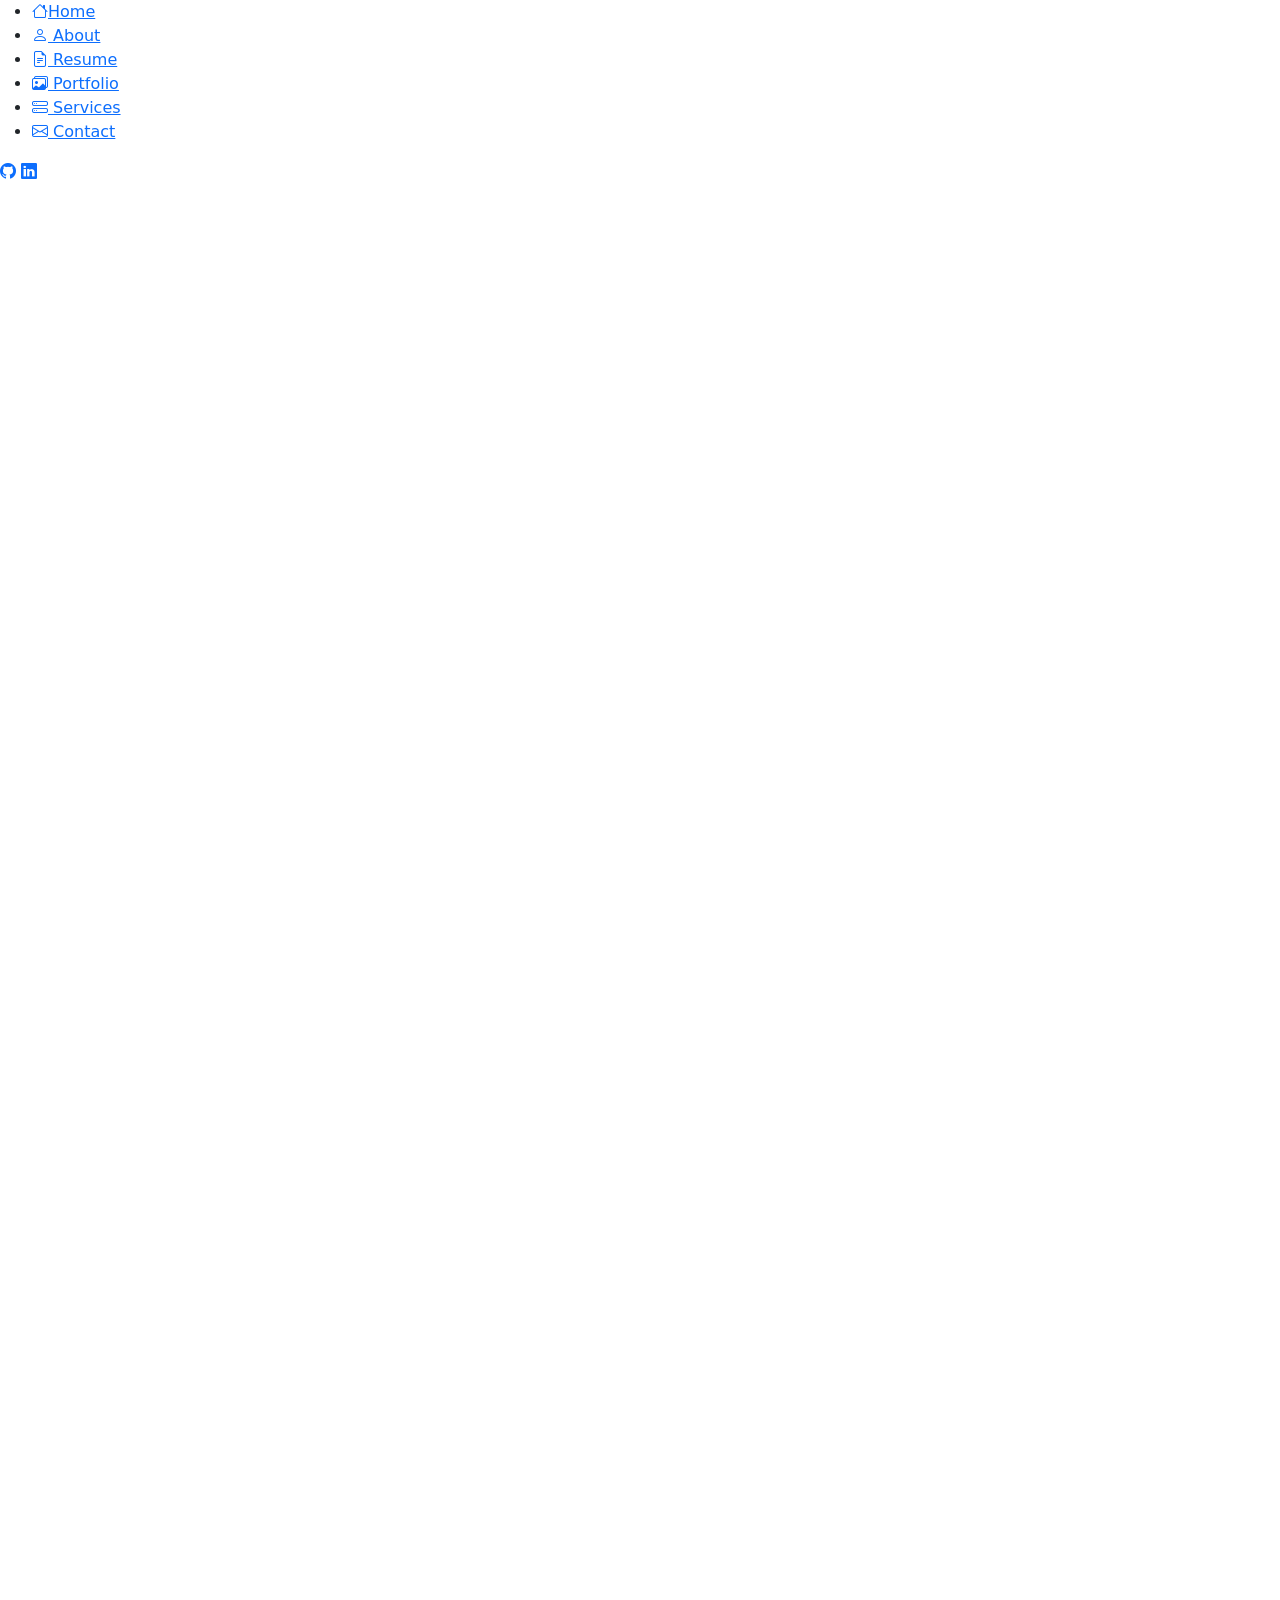
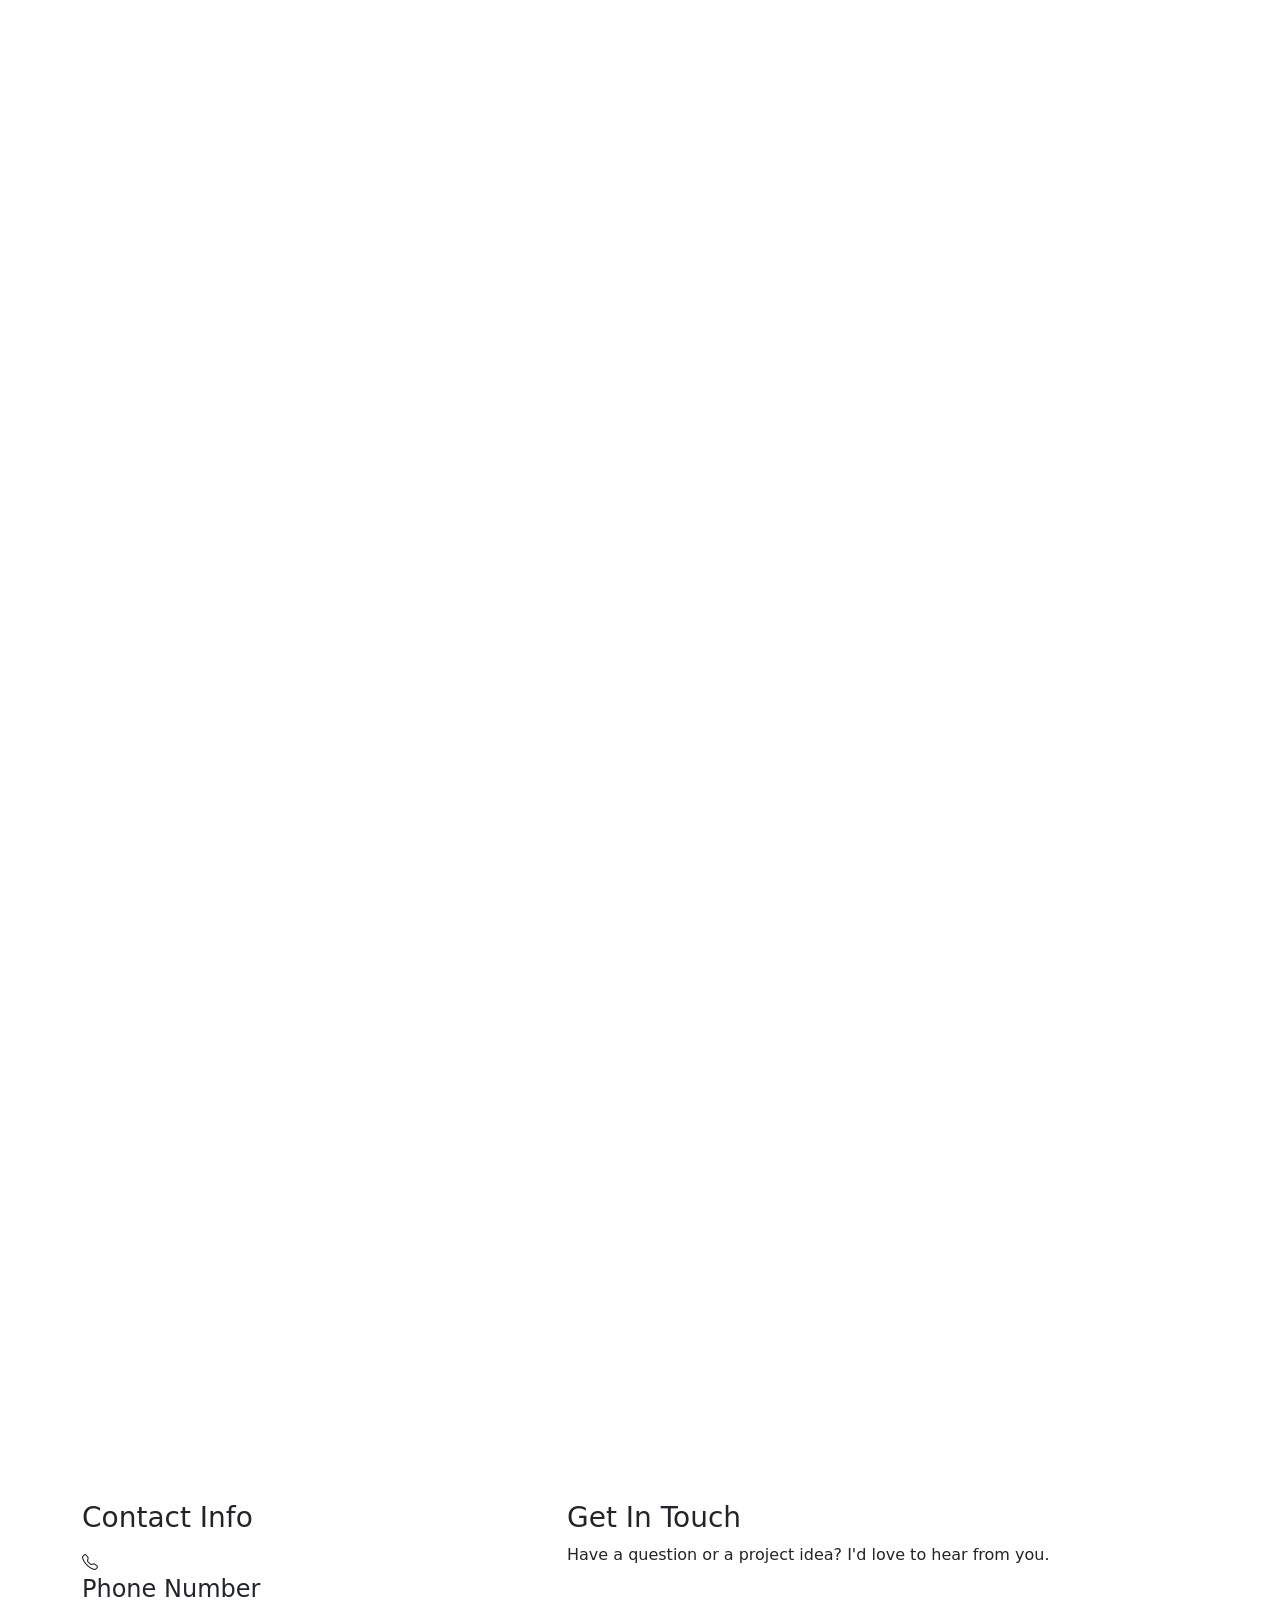
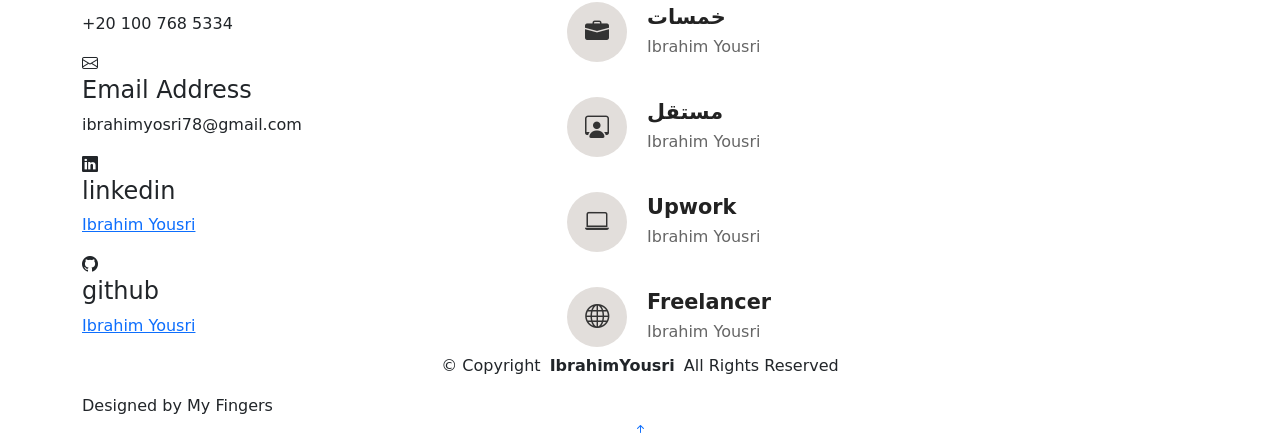
==== commit 0512a7d2: "update website HTML" ====
--- a/index.html
+++ b/index.html
@@ -49,29 +49,12 @@
           <li><a href="#resume"><i class="bi bi-file-earmark-text navicon"></i> Resume</a></li>
           <li><a href="#portfolio"><i class="bi bi-images navicon"></i> Portfolio</a></li>
           <li><a href="#services"><i class="bi bi-hdd-stack navicon"></i> Services</a></li>
-          <li class="dropdown"><a href="#"><i class="bi bi-menu-button navicon"></i> <span>Dropdown</span> <i class="bi bi-chevron-down toggle-dropdown"></i></a>
-            <ul>
-              <li><a href="#">Dropdown 1</a></li>
-              <li class="dropdown"><a href="#"><span>Deep Dropdown</span> <i class="bi bi-chevron-down toggle-dropdown"></i></a>
-                <ul>
-                  <li><a href="#">Deep Dropdown 1</a></li>
-                  <li><a href="#">Deep Dropdown 2</a></li>
-                  <li><a href="#">Deep Dropdown 3</a></li>
-                  <li><a href="#">Deep Dropdown 4</a></li>
-                  <li><a href="#">Deep Dropdown 5</a></li>
-                </ul>
-              </li>
-              <li><a href="#">Dropdown 2</a></li>
-              <li><a href="#">Dropdown 3</a></li>
-              <li><a href="#">Dropdown 4</a></li>
-            </ul>
-          </li>
           <li><a href="#contact"><i class="bi bi-envelope navicon"></i> Contact</a></li>
         </ul>
       </nav>
 
       <div class="social-links text-center">
-                <a href="https://github.com/ibrahimyosri11"><i class="bi bi-github"></i></a>
+        <a href="https://github.com/ibrahimyosri11"><i class="bi bi-github"></i></a>
         <a href="https://www.linkedin.com/in/ibrahim-yousri" target="_blank" class="linkedin"><i class="bi bi-linkedin"></i></a></div>
 
 
@@ -98,7 +81,7 @@
               <div class="hero-text">
                 <h1>Ibrahim<span class="accent-text">Yousri</span></h1>
                 <p class="lead">I'm a <span class="typed" data-typed-items="Data Analyst , business Analyst"></span></p>
-                <p class="description">Passionate about turning data into meaningful insights through analytics and engineering. Dedicated to building efficient data solutions that support smarter business decisions..</p>
+                <p class="description">I help businesses unlock the power of their data throw analysis, visualization, and actionable insights to improve performance and achieve measurable results.</p>
 
                 <div class="hero-actions">
                   <a href="#portfolio" class="btn btn-primary">View My Work</a>
@@ -216,11 +199,11 @@
               </div>
 
               <div class="cta-section">
-               <a href="assets/img/Ibrahim Yousri .CV.pdf" download class="btn btn-primary">
+               <a href="assets/img/Ibrahim Yousri Ismail.pdf" download class="btn btn-primary">
                  <i class="bi bi-download"></i>
                    Download Resume
                </a>
-                <a href="#" class="btn btn-outline">
+                <a href="#contact" class="btn btn-outline">
                   <i class="bi bi-chat-dots"></i>
                   Let's Talk
                 </a>
@@ -347,7 +330,10 @@
             <div class="resume-side" data-aos="fade-right" data-aos-delay="100">
   
               <h3>Professional Summary</h3>
-              <p>Passionate Business Information Systems student with a strong interest in Data Engineering, Data Analytics, and Business Intelligence. Skilled in transforming raw data into meaningful insights using Power BI, Excel, SQL, and Python.</p>
+              <p>Data Analyst | BIS Student with hands-on experience in Python, SQL, Power BI, DAX, and Power Query, using data 
+analysis and visualization to uncover patterns, identify business problems, and turn data into actionable insights. 
+Focused on helping businesses make better decisions, improve processes, and solve operational challenges 
+through data, with a long-term interest in applying these skills to Supply Chain and Production Operations.</p>
 
               <h3 class="mt-4">Contact Information</h3>
               <ul class="contact-info list-unstyled">
@@ -484,13 +470,13 @@
 
                 <div class="col-lg-6 col-md-6 portfolio-item isotope-item filter-POWER-BI">
                   <div class="portfolio-wrap">
-                    <img src="assets/img/portfolio/BMW D 1.PNG" class="img-fluid" alt="Portfolio Image" loading="lazy">
+                    <img src="assets/img/portfolio/BMW-D-1.png" class="img-fluid" alt="Portfolio Image" loading="lazy">
                     <div class="portfolio-info">
                       <div class="content">
                         <span class="category">BMW Alpina</span>
                         <h4>Power BI </h4>
                         <div class="portfolio-links">
-                          <a href="assets/img/portfolio/BMW D 1.png" class="glightbox" title="BMW Alpina "><i class="bi bi-plus-lg"></i></a>
+                          <a href="assets/img/portfolio/BMW-D-2.png" class="glightbox" title="BMW Alpina "><i class="bi bi-plus-lg"></i></a>
                           <a href="portfolio-details BM.html" title="More Details"><i class="bi bi-arrow-right"></i></a>
                         </div>
                       </div>
@@ -564,7 +550,7 @@
             <div class="col-lg-4 col-md-12">
               <div class="service-summary">
                 <p>
-                  We integrate forward-thinking strategies, creative approaches, and state-of-the-art technologies to deliver exceptional customer experiences that drive growth and engage target markets.
+                  I help businesses unlock the power of their data throw analysis, visualization, and actionable insights to improve performance and achieve measurable results
                 </p>
                 <a href="services.html" class="service-btn">
                   View All Services
@@ -579,108 +565,56 @@
           <div class="col-lg-4 col-md-6" data-aos="fade-up" data-aos-delay="100">
             <div class="service-card position-relative z-1">
               <div class="service-icon">
-                <i class="bi bi-palette"></i>
+                <i class="bi bi-graph-up"></i>
+              </div>
+              <a href="service-details-Data-Analysis .html" class="card-action d-flex align-items-center justify-content-center rounded-circle">
+                <i class="bi bi-arrow-up-right"></i>
+              </a>
+              <h3>
+                <a href="service-details-Data-Analysis .html">
+                  Data <span>Analysis</span>
+                </a>
+              </h3>
+              <p>
+                Data is more than numbers — it tells a story about how a business is performing.
+I turn raw data into clear insights that uncover patterns, reveal problems, and support better decisions.
+Through analysis and visualization, I help businesses improve performance, solve challenges, and turn insights into measurable results.
+              </p>
+            </div>
+          </div>
+          <div class="col-lg-4 col-md-6" data-aos="fade-up" data-aos-delay="200">
+            <div class="service-card position-relative z-1">
+              <div class="service-icon">
+                <i class="bi bi-"></i>
               </div>
               <a href="service-details.html" class="card-action d-flex align-items-center justify-content-center rounded-circle">
                 <i class="bi bi-arrow-up-right"></i>
               </a>
               <h3>
                 <a href="service-details.html">
-                  Creative <span>branding</span>
+                  Coming <span>Soon</span>
                 </a>
               </h3>
               <p>
-                Nulla facilisi. Maecenas eget magna neque. Suspendisse potenti. Curabitur eleifend nisi non magna vulputate, vel condimentum libero tempus. Proin consectetur feugiat diam.
+                .
               </p>
             </div>
           </div>
-          <div class="col-lg-4 col-md-6" data-aos="fade-up" data-aos-delay="200">
+          <div class="col-lg-4 col-md-6" data-aos="fade-up" data-aos-delay="300">
             <div class="service-card position-relative z-1">
               <div class="service-icon">
-                <i class="bi bi-gem"></i>
+                <i class="bi bi-"></i>
               </div>
               <a href="service-details.html" class="card-action d-flex align-items-center justify-content-center rounded-circle">
                 <i class="bi bi-arrow-up-right"></i>
               </a>
               <h3>
                 <a href="service-details.html">
-                  Design <span>systems</span>
+                  Coming <span>Soon</span>
                 </a>
               </h3>
               <p>
-                Praesent euismod varius tellus, vel bibendum nunc interdum at. Donec vehicula diam vel metus venenatis convallis. Aliquam erat volutpat. Etiam viverra magna sit amet.
-              </p>
-            </div>
-          </div>
-          <div class="col-lg-4 col-md-6" data-aos="fade-up" data-aos-delay="300">
-            <div class="service-card position-relative z-1">
-              <div class="service-icon">
-                <i class="bi bi-megaphone"></i>
-              </div>
-              <a href="service-details.html" class="card-action d-flex align-items-center justify-content-center rounded-circle">
-                <i class="bi bi-arrow-up-right"></i>
-              </a>
-              <h3>
-                <a href="service-details.html">
-                  Marketing <span>strategies</span>
-                </a>
-              </h3>
-              <p>
-                Vivamus tempor velit id magna dictum, sed fermentum nisi faucibus. Integer nec pretium sapien. Fusce tincidunt ligula et purus consequat, ac pellentesque nulla eleifend.
-              </p>
-            </div>
-          </div>
-          <div class="col-lg-4 col-md-6" data-aos="fade-up" data-aos-delay="100">
-            <div class="service-card position-relative z-1">
-              <div class="service-icon">
-                <i class="bi bi-code-slash"></i>
-              </div>
-              <a href="service-details.html" class="card-action d-flex align-items-center justify-content-center rounded-circle">
-                <i class="bi bi-arrow-up-right"></i>
-              </a>
-              <h3>
-                <a href="service-details.html">
-                  Digital <span>platforms</span>
-                </a>
-              </h3>
-              <p>
-                Cras fermentum odio eu feugiat malesuada. Vestibulum ante ipsum primis in faucibus orci luctus et accumsan cursus. Morbi placerat nulla vel nunc viverra accumsan.
-              </p>
-            </div>
-          </div>
-          <div class="col-lg-4 col-md-6" data-aos="fade-up" data-aos-delay="200">
-            <div class="service-card position-relative z-1">
-              <div class="service-icon">
-                <i class="bi bi-graph-up"></i>
-              </div>
-              <a href="service-details.html" class="card-action d-flex align-items-center justify-content-center rounded-circle">
-                <i class="bi bi-arrow-up-right"></i>
-              </a>
-              <h3>
-                <a href="service-details.html">
-                  Growth <span>acceleration</span>
-                </a>
-              </h3>
-              <p>
-                Aenean vel augue vel nisi bibendum posuere. Phasellus in lacus quis urna sodales dignissim. Duis aliquam libero eget risus facilisis. Quisque eget libero vel nisl fringilla.
-              </p>
-            </div>
-          </div>
-          <div class="col-lg-4 col-md-6" data-aos="fade-up" data-aos-delay="300">
-            <div class="service-card position-relative z-1">
-              <div class="service-icon">
-                <i class="bi bi-camera-video"></i>
-              </div>
-              <a href="service-details.html" class="card-action d-flex align-items-center justify-content-center rounded-circle">
-                <i class="bi bi-arrow-up-right"></i>
-              </a>
-              <h3>
-                <a href="service-details.html">
-                  Media <span>solutions</span>
-                </a>
-              </h3>
-              <p>
-                Etiam efficitur lacus in diam finibus, nec ultrices est sagittis. Maecenas elementum magna sed risus faucibus, nec commodo purus facilisis. Vestibulum accumsan magna.
+
               </p>
             </div>
           </div>
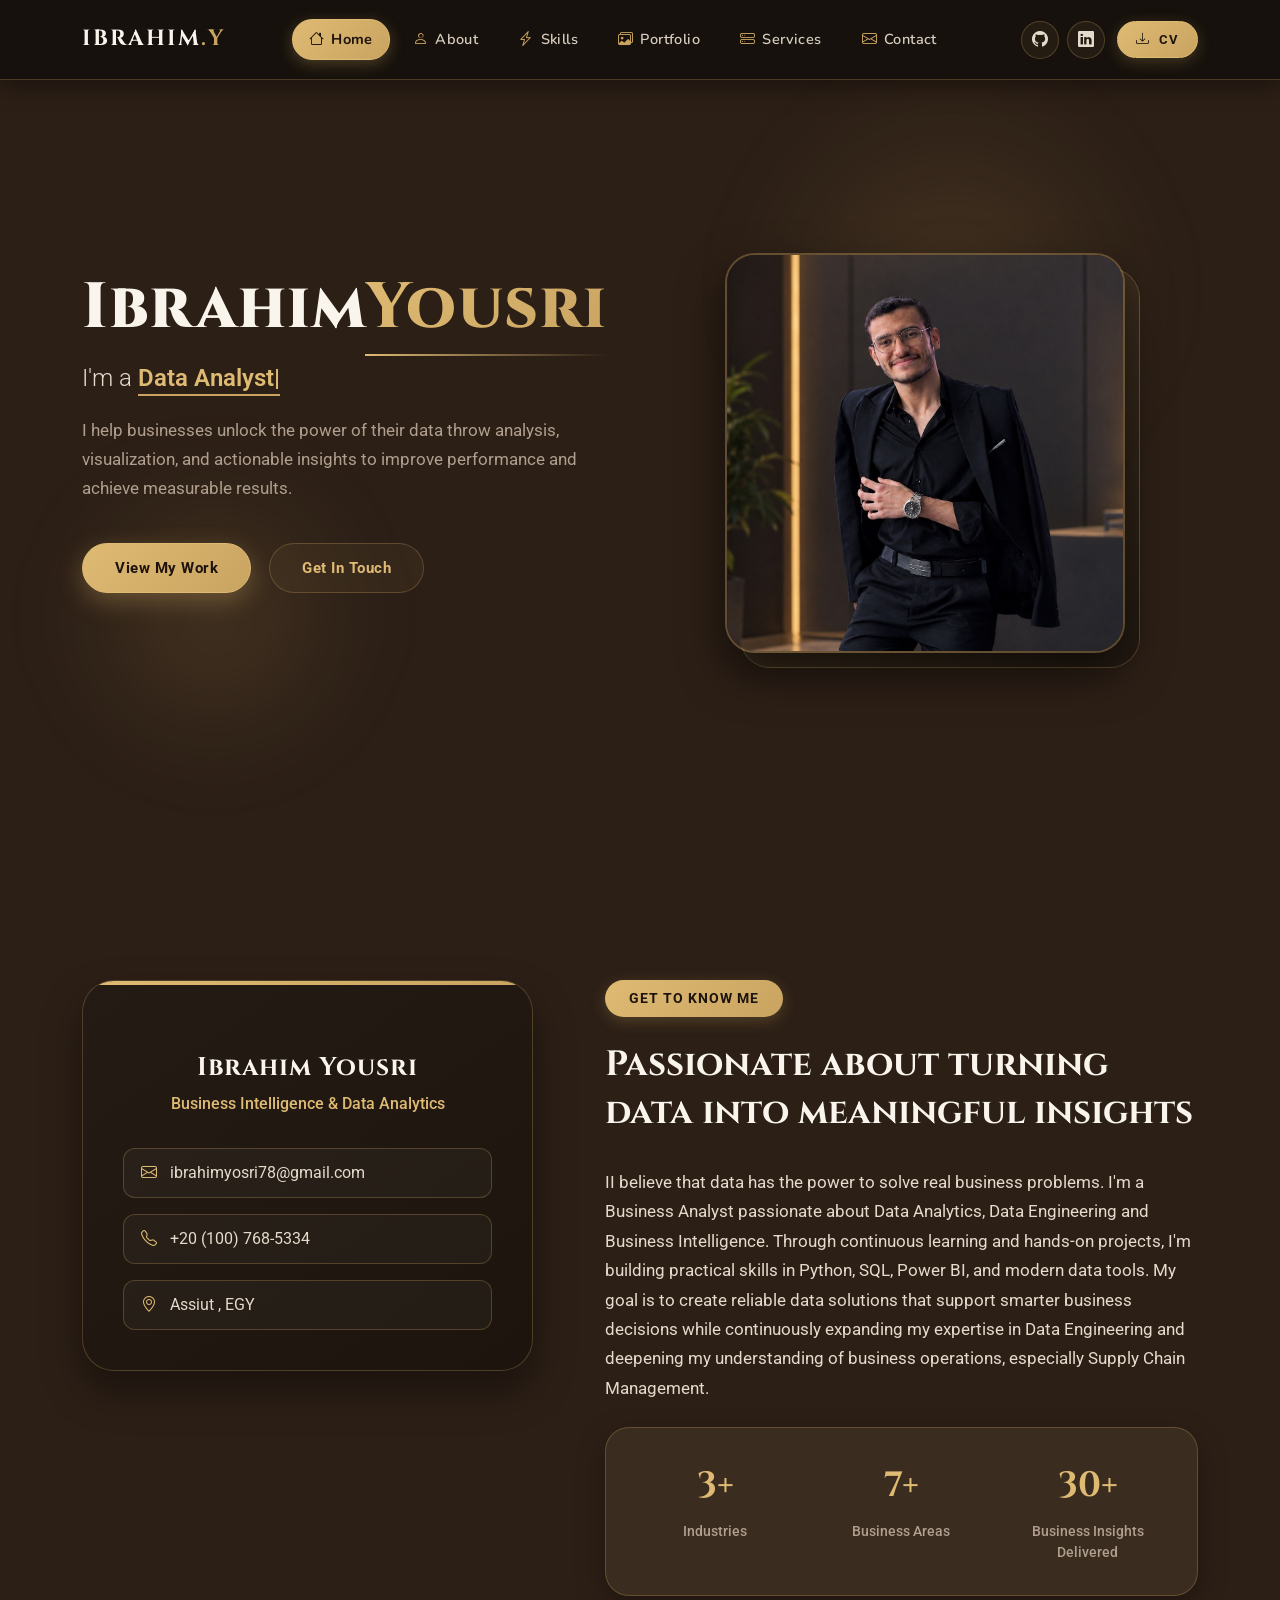
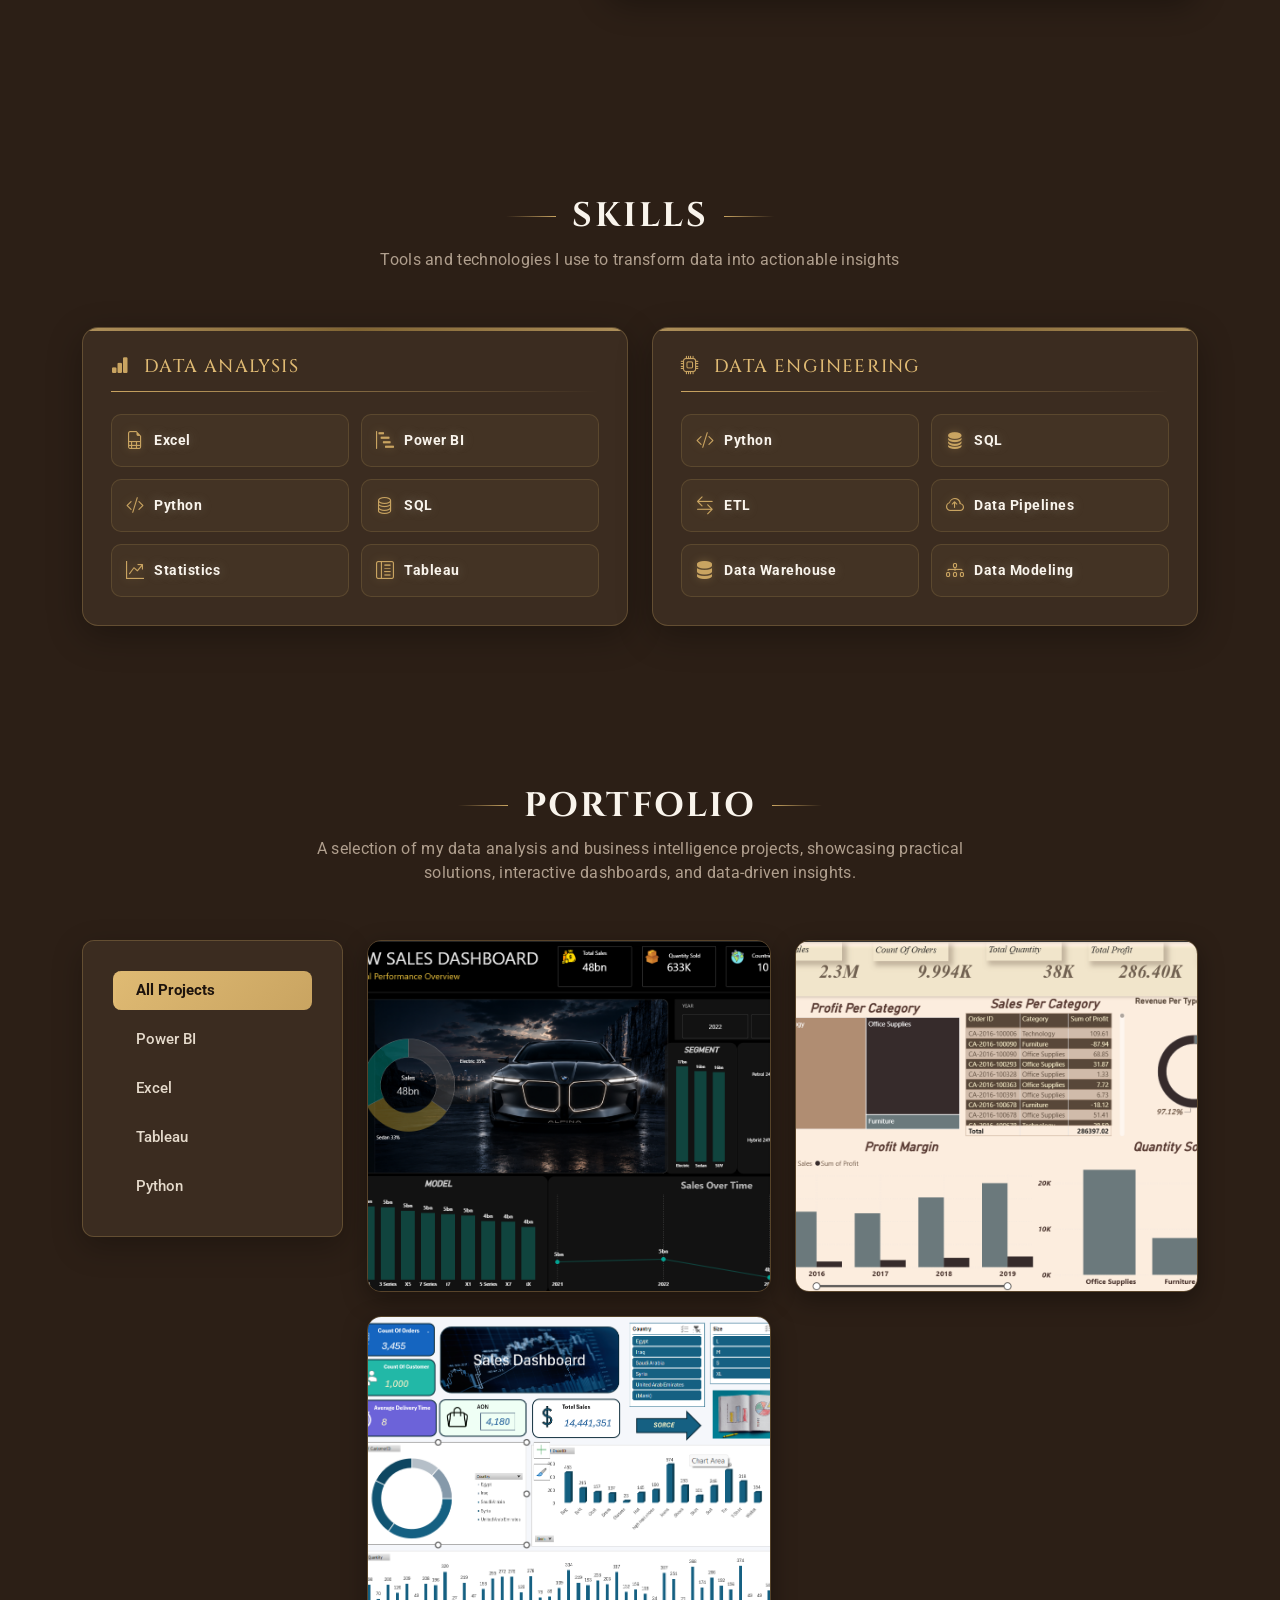
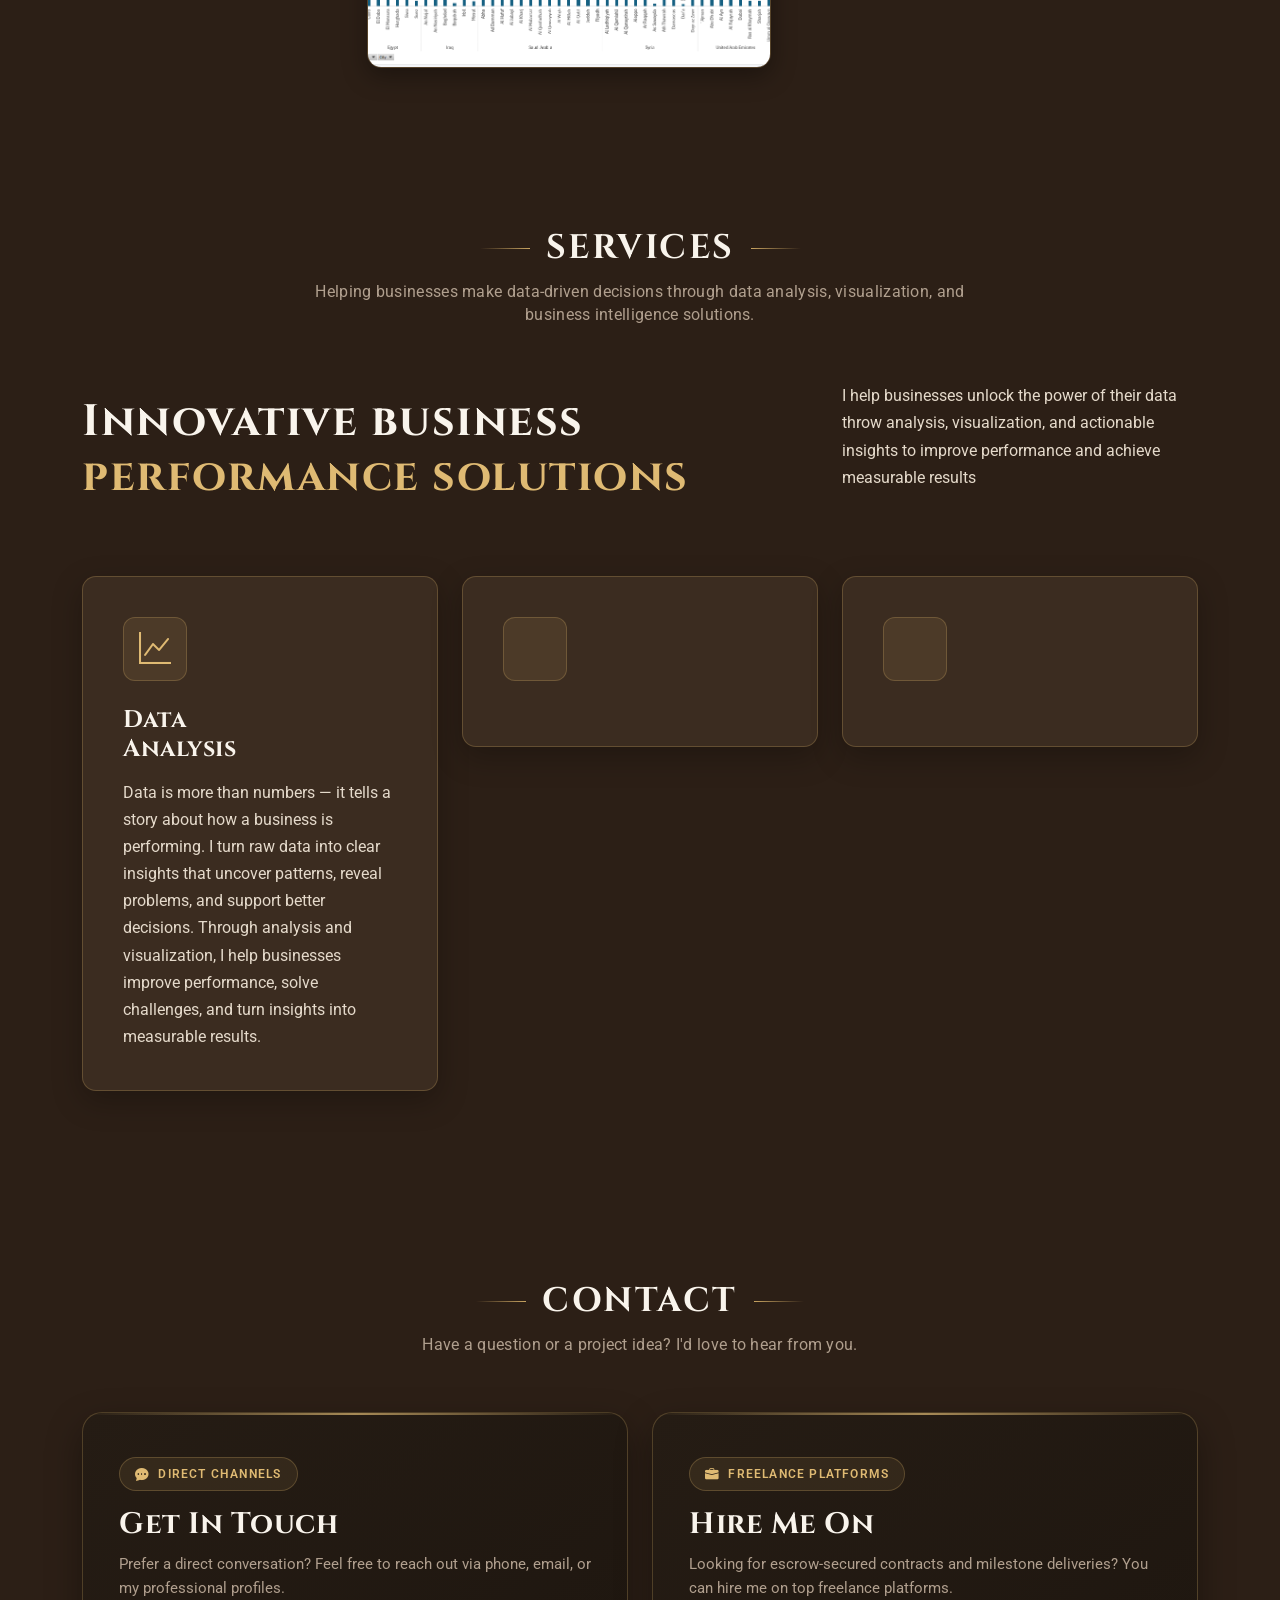
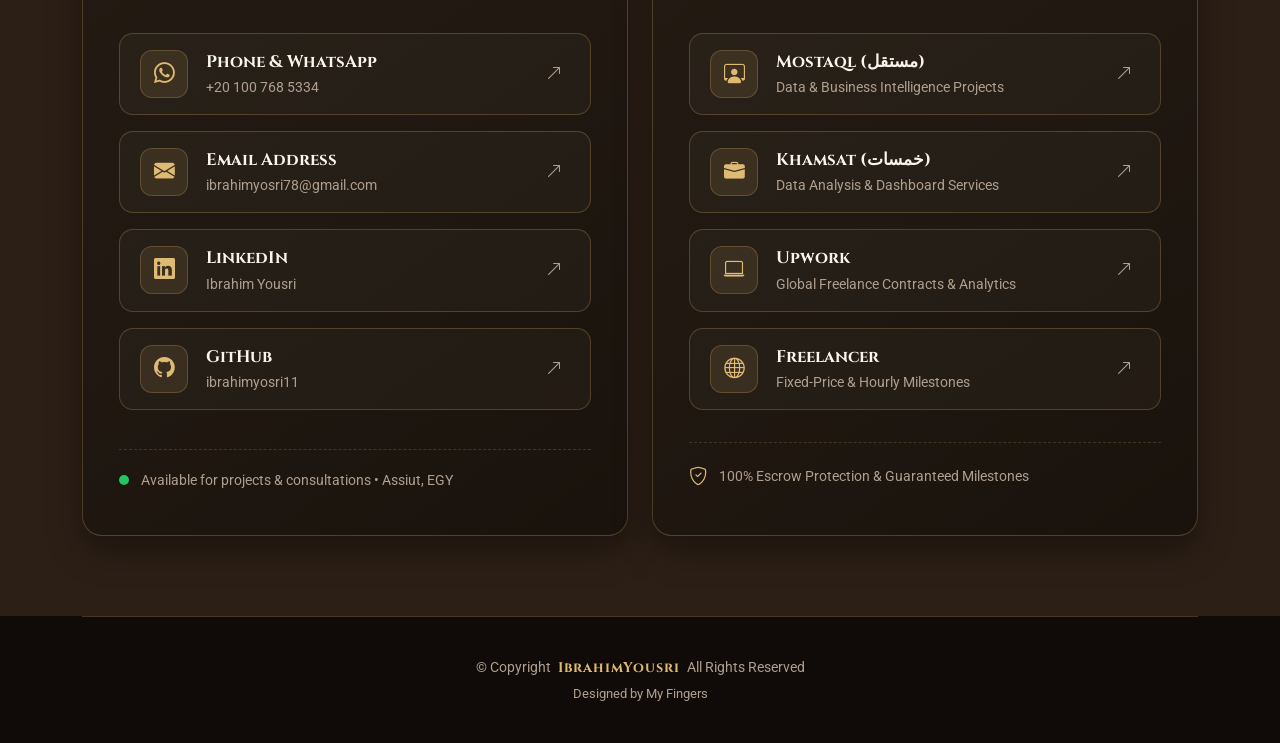
==== commit 41cb7939: "Update portfolio" ====
--- a/index.html
+++ b/index.html
@@ -15,7 +15,7 @@
   <!-- Fonts -->
   <link href="https://fonts.googleapis.com" rel="preconnect">
   <link href="https://fonts.gstatic.com" rel="preconnect" crossorigin>
-  <link href="https://fonts.googleapis.com/css2?family=Roboto:ital,wght@0,100;0,300;0,400;0,500;0,700;0,900;1,100;1,300;1,400;1,500;1,700;1,900&family=Ubuntu:ital,wght@0,300;0,400;0,500;0,700;1,300;1,400;1,500;1,700&family=Nunito:ital,wght@0,200;0,300;0,400;0,500;0,600;0,700;0,800;0,900;1,200;1,300;1,400;1,500;1,600;1,700;1,800;1,900&display=swap" rel="stylesheet">
+  <link href="https://fonts.googleapis.com/css2?family=Cinzel:wght@500;600;700;800;900&family=Playfair+Display:ital,wght@0,600;0,700;1,400&family=Roboto:ital,wght@0,100;0,300;0,400;0,500;0,700;0,900;1,100;1,300;1,400;1,500;1,700;1,900&family=Ubuntu:ital,wght@0,300;0,400;0,500;0,700;1,300;1,400;1,500;1,700&family=Nunito:ital,wght@0,200;0,300;0,400;0,500;0,600;0,700;0,800;0,900;1,200;1,300;1,400;1,500;1,600;1,700;1,800;1,900&display=swap" rel="stylesheet">
 
   <!-- Vendor CSS Files -->
   <link href="assets/vendor/bootstrap/css/bootstrap.min.css" rel="stylesheet">
@@ -38,28 +38,36 @@
 
 <body class="index-page">
 
-  <header id="header" class="header dark-background d-flex flex-column justify-content-center">
-    <i class="header-toggle d-xl-none bi bi-list"></i>
-
-    <div class="header-container d-flex flex-column align-items-start">
+  <header id="header" class="header fixed-top d-flex align-items-center">
+    <div class="container-fluid container-xl d-flex align-items-center justify-content-between">
+
+      <a href="#hero" class="logo d-flex align-items-center">
+        <h1 class="sitename">Ibrahim<span>.Y</span></h1>
+      </a>
+
       <nav id="navmenu" class="navmenu">
         <ul>
-          <li><a href="#hero" class="active"><i class="bi bi-house navicon"></i>Home</a></li>
-          <li><a href="#about"><i class="bi bi-person navicon"></i> About</a></li>
-          <li><a href="#resume"><i class="bi bi-file-earmark-text navicon"></i> Resume</a></li>
-          <li><a href="#portfolio"><i class="bi bi-images navicon"></i> Portfolio</a></li>
-          <li><a href="#services"><i class="bi bi-hdd-stack navicon"></i> Services</a></li>
-          <li><a href="#contact"><i class="bi bi-envelope navicon"></i> Contact</a></li>
+          <li><a href="#hero" class="active"><i class="bi bi-house navicon"></i><span>Home</span></a></li>
+          <li><a href="#about"><i class="bi bi-person navicon"></i><span>About</span></a></li>
+          <li><a href="#skills"><i class="bi bi-lightning-charge navicon"></i><span>Skills</span></a></li>
+          <li><a href="#portfolio"><i class="bi bi-images navicon"></i><span>Portfolio</span></a></li>
+          <li><a href="#services"><i class="bi bi-hdd-stack navicon"></i><span>Services</span></a></li>
+          <li><a href="#contact"><i class="bi bi-envelope navicon"></i><span>Contact</span></a></li>
         </ul>
       </nav>
 
-      <div class="social-links text-center">
-        <a href="https://github.com/ibrahimyosri11"><i class="bi bi-github"></i></a>
-        <a href="https://www.linkedin.com/in/ibrahim-yousri" target="_blank" class="linkedin"><i class="bi bi-linkedin"></i></a></div>
-
+      <div class="header-actions d-flex align-items-center">
+        <div class="social-links d-none d-md-flex align-items-center">
+          <a href="https://github.com/ibrahimyosri11" target="_blank" title="GitHub"><i class="bi bi-github"></i></a>
+          <a href="https://www.linkedin.com/in/ibrahim-yousri" target="_blank" title="LinkedIn"><i class="bi bi-linkedin"></i></a>
+        </div>
+        <a href="assets/img/Ibrahim Yousri Ismail.pdf" download class="btn-resume d-none d-sm-inline-flex align-items-center">
+          <i class="bi bi-download me-1"></i> CV
+        </a>
+        <i class="header-toggle d-xl-none bi bi-list"></i>
+      </div>
 
     </div>
-
   </header>
 
   <main class="main">
@@ -87,11 +95,6 @@
                   <a href="#portfolio" class="btn btn-primary">View My Work</a>
                   <a href="#contact" class="btn btn-outline">Get In Touch</a>
                 </div>
-
-                <div class="social-links">
-                  <a href="https://github.com/ibrahimyosri11"><i class="bi bi-github"></i></a>
-                  <a href="https://www.linkedin.com/in/ibrahim-yousri"><i class="bi bi-linkedin"></i></a>
-                </div>
               </div>
             </div>
 
@@ -99,7 +102,7 @@
               <div class="hero-visual">
                 <div class="profile-container">
                   <div class="profile-background"></div>
-                  <img src="assets/img/profile/Ibrahim(Profile).jpg" alt="Ibrahim Yousri" class="profile-image">
+                  <img src="assets/img/profile/photo_2026-10-08_15-07-39.jpg" alt="Ibrahim Yousri" class="profile-image">
                 </div>
               </div>
             </div>
@@ -119,12 +122,6 @@
           <div class="col-lg-5" data-aos="zoom-in" data-aos-delay="200">
             <div class="profile-card">
               <div class="profile-header">
-                <div class="profile-image">
-                  <img src="assets/img/profile/Ibrahim(Profile).jpg" alt="Profile Image" class="img-fluid">
-                </div>
-                <div class="profile-badge">
-                  <i class="bi bi-check-circle-fill"></i>
-                </div>
               </div>
 
               <div class="profile-content">
@@ -157,56 +154,22 @@
               </div>
 
               <div class="description">
-                <p>I believe that data has the power to solve real business problems. I'm a Business Information Systems student passionate about Data Engineering, Data Analytics, and Business Intelligence. Through continuous learning and hands-on projects, I'm building practical skills in Python, SQL, Power BI, and modern data tools. My goal is to create reliable data solutions that support smarter business decisions while continuously expanding my expertise in Data Engineering and deepening my understanding of business operations, especially Supply Chain Management.</p>
+                <p>II believe that data has the power to solve real business problems. I'm a Business Analyst passionate about Data Analytics, Data Engineering and Business Intelligence. Through continuous learning and hands-on projects, I'm building practical skills in Python, SQL, Power BI, and modern data tools. My goal is to create reliable data solutions that support smarter business decisions while continuously expanding my expertise in Data Engineering and deepening my understanding of business operations, especially Supply Chain Management.</p>
 
 
               <div class="stats-grid">
                 <div class="stat-item">
                   <div class="stat-number">3+</div>
-                  <div class="stat-label">Projects Completed</div>
+                  <div class="stat-label">Industries</div>
                 </div>
                 <div class="stat-item">
-                  <div class="stat-number">100%</div>
-                  <div class="stat-label">Quality Focus</div>
+                  <div class="stat-number">7+</div>
+                  <div class="stat-label">Business Areas</div>
                 </div>
                 <div class="stat-item">
-                  <div class="stat-number">5+</div>
-                  <div class="stat-label">Trainings Completed</div>
-                </div>
-              </div>
-
-              <div class="details-grid">
-                <div class="detail-row">
-                  <div class="detail-item">
-                    <span class="detail-label">Specialization</span>
-                    <span class="detail-value">Business Intelligence &amp; Data Analytics</span>
-                  </div>
-                  <div class="detail-item">
-                    <span class="detail-label">Experience Level</span>
-                    <span class="detail-value">Junior</span>
-                  </div>
-                </div>
-                <div class="detail-row">
-                  <div class="detail-item">
-                    <span class="detail-label">Education</span>
-                    <span class="detail-value">BIS , Assiut University</span>
-                  </div>
-                  <div class="detail-item">
-                    <span class="detail-label">Languages</span>
-                    <span class="detail-value">Arabic , English</span>
-                  </div>
-                </div>
-              </div>
-
-              <div class="cta-section">
-               <a href="assets/img/Ibrahim Yousri Ismail.pdf" download class="btn btn-primary">
-                 <i class="bi bi-download"></i>
-                   Download Resume
-               </a>
-                <a href="#contact" class="btn btn-outline">
-                  <i class="bi bi-chat-dots"></i>
-                  Let's Talk
-                </a>
+                  <div class="stat-number">30+</div>
+                  <div class="stat-label">Business Insights Delivered</div>
+                </div>
               </div>
             </div>
           </div>
@@ -223,90 +186,76 @@
       <!-- Section Title -->
       <div class="container section-title" data-aos="fade-up">
         <h2>Skills</h2>
-        <p>Necessitatibus eius consequatur ex aliquid fuga eum quidem sint consectetur velit</p>
+        <p>Tools and technologies I use to transform data into actionable insights</p>
       </div><!-- End Section Title -->
 
       <div class="container" data-aos="fade-up" data-aos-delay="100">
 
-        <div class="row">
+        <div class="row g-4">
+          <!-- Data Analysis Category -->
           <div class="col-lg-6">
             <div class="skills-category" data-aos="fade-up" data-aos-delay="200">
-              <h3>Data analysis</h3>
-              <div class="skills-animation">
-                <div class="skill-item">
-                  <div class="d-flex justify-content-between align-items-center">
-                    <h4>Excel</h4>
-                    <span class="skill-percentage">80%</span>
-                  </div>
-                  <div class="progress">
-                    <div class="progress-bar" role="progressbar" aria-valuenow="80" aria-valuemin="0" aria-valuemax="100"></div>
-                  </div>
-                  <div class="skill-tooltip">Excel proficiency in data analysis, Pivot Tables, and reporting.</div>
-                </div>
-
-                <div class="skill-item">
-                  <div class="d-flex justify-content-between align-items-center">
-                    <h4>Power Bi</h4>
-                    <span class="skill-percentage">90%</span>
-                  </div>
-                  <div class="progress">
-                    <div class="progress-bar" role="progressbar" aria-valuenow="90" aria-valuemin="0" aria-valuemax="100"></div>
-                  </div>
-                  <div class="skill-tooltip">Strong proficiency in ES6+, DOM manipulation, and modern frameworks</div>
-                </div>
-
-                <div class="skill-item">
-                  <div class="d-flex justify-content-between align-items-center">
-                    <h4>Python</h4>
-                    <span class="skill-percentage">80%</span>
-                  </div>
-                  <div class="progress">
-                    <div class="progress-bar" role="progressbar" aria-valuenow="80" aria-valuemin="0" aria-valuemax="100"></div>
-                  </div>
-                  <div class="skill-tooltip">Experience with React hooks, state management, and component architecture</div>
-                </div>
-              </div>
-            </div><!-- End Frontend Skills -->
-          </div>
-
+              <h3><i class="bi bi-bar-chart-fill me-2"></i>Data Analysis</h3>
+              <div class="skill-badges-grid">
+                <div class="skill-badge">
+                  <i class="bi bi-file-earmark-spreadsheet"></i>
+                  <span>Excel</span>
+                </div>
+                <div class="skill-badge">
+                  <i class="bi bi-bar-chart-steps"></i>
+                  <span>Power BI</span>
+                </div>
+                <div class="skill-badge">
+                  <i class="bi bi-code-slash"></i>
+                  <span>Python</span>
+                </div>
+                <div class="skill-badge">
+                  <i class="bi bi-database"></i>
+                  <span>SQL</span>
+                </div>
+                <div class="skill-badge">
+                  <i class="bi bi-graph-up-arrow"></i>
+                  <span>Statistics</span>
+                </div>
+                <div class="skill-badge">
+                  <i class="bi bi-layout-text-sidebar-reverse"></i>
+                  <span>Tableau</span>
+                </div>
+              </div>
+            </div><!-- End Data Analysis Skills -->
+          </div>
+
+          <!-- Data Engineering Category -->
           <div class="col-lg-6">
             <div class="skills-category" data-aos="fade-up" data-aos-delay="300">
-              <h3>Data Engineering</h3>
-              <div class="skills-animation">
-                <div class="skill-item">
-                  <div class="d-flex justify-content-between align-items-center">
-                    <h4>.</h4>
-                    <span class="skill-percentage">75%</span>
-                  </div>
-                  <div class="progress">
-                    <div class="progress-bar" role="progressbar" aria-valuenow="75" aria-valuemin="0" aria-valuemax="100"></div>
-                  </div>
-                  <div class="skill-tooltip">Server-side JavaScript development with Express and REST APIs</div>
-                </div>
-
-                <div class="skill-item">
-                  <div class="d-flex justify-content-between align-items-center">
-                    <h4>Python</h4>
-                    <span class="skill-percentage">70%</span>
-                  </div>
-                  <div class="progress">
-                    <div class="progress-bar" role="progressbar" aria-valuenow="70" aria-valuemin="0" aria-valuemax="100"></div>
-                  </div>
-                  <div class="skill-tooltip">Python development with Django and data analysis tools</div>
-                </div>
-
-                <div class="skill-item">
-                  <div class="d-flex justify-content-between align-items-center">
-                    <h4>SQL</h4>
-                    <span class="skill-percentage">65%</span>
-                  </div>
-                  <div class="progress">
-                    <div class="progress-bar" role="progressbar" aria-valuenow="65" aria-valuemin="0" aria-valuemax="100"></div>
-                  </div>
-                  <div class="skill-tooltip">Database design, optimization, and complex queries</div>
-                </div>
-              </div>
-            </div><!-- End Backend Skills -->
+              <h3><i class="bi bi-cpu me-2"></i>Data Engineering</h3>
+              <div class="skill-badges-grid">
+                <div class="skill-badge">
+                  <i class="bi bi-code-slash"></i>
+                  <span>Python</span>
+                </div>
+                <div class="skill-badge">
+                  <i class="bi bi-database-fill"></i>
+                  <span>SQL</span>
+                </div>
+                <div class="skill-badge">
+                  <i class="bi bi-arrow-left-right"></i>
+                  <span>ETL</span>
+                </div>
+                <div class="skill-badge">
+                  <i class="bi bi-cloud-arrow-up"></i>
+                  <span>Data Pipelines</span>
+                </div>
+                <div class="skill-badge">
+                  <i class="bi bi-server"></i>
+                  <span>Data Warehouse</span>
+                </div>
+                <div class="skill-badge">
+                  <i class="bi bi-diagram-3"></i>
+                  <span>Data Modeling</span>
+                </div>
+              </div>
+            </div><!-- End Data Engineering Skills -->
           </div>
         </div>
 
@@ -314,130 +263,6 @@
 
     </section><!-- /Skills Section -->
 
-    <!-- Resume Section -->
-    <section id="resume" class="resume section">
-
-      <!-- Section Title -->
-      <div class="container section-title" data-aos="fade-up">
-        <h2>Resume</h2>
-      </div><!-- End Section Title -->
-
-      <div class="container" data-aos="fade-up" data-aos-delay="100">
-
-        <div class="row gy-4">
-          <!-- Left column with summary and contact -->
-          <div class="col-lg-4">
-            <div class="resume-side" data-aos="fade-right" data-aos-delay="100">
-  
-              <h3>Professional Summary</h3>
-              <p>Data Analyst | BIS Student with hands-on experience in Python, SQL, Power BI, DAX, and Power Query, using data 
-analysis and visualization to uncover patterns, identify business problems, and turn data into actionable insights. 
-Focused on helping businesses make better decisions, improve processes, and solve operational challenges 
-through data, with a long-term interest in applying these skills to Supply Chain and Production Operations.</p>
-
-              <h3 class="mt-4">Contact Information</h3>
-              <ul class="contact-info list-unstyled">
-                <li><i class="bi bi-envelope"></i> ibrahimyosri78@gmail.com</li>
-                <li><i class="bi bi-phone"></i> +20 (100) 768-5334</li>
-                <li><i class="bi bi-linkedin"></i> www.linkedin.com/in/ibrahim-yousri</li>
-              </ul>
-
-              <div class="skills-animation mt-4">
-                <h3>Services</h3>
-                <div class="skill-item">
-                  <div class="d-flex justify-content-between">
-                    <span>Data Analysis</span>
-                  </div>
-                </div>
-
-                <div class="skill-item">
-                  <div class="d-flex justify-content-between">
-                    <span>Power BI Dashboards</span>
-                  </div>
-                </div>
-
-                <div class="skill-item">
-                  <div class="d-flex justify-content-between">
-                    <span>Excel Data Solutions</span>
-                  </div>
-                </div>
-
-                 <div class="skill-item">
-                  <div class="d-flex justify-content-between">
-                    <span>Data Cleaning & Preparation</span>
-                  </div>
-                </div>
-
-                <div class="skill-item">
-                  <div class="d-flex justify-content-between">
-                    <span>Business Intelligence Reporting</span>
-                  </div>
-                </div>
-
-                <div class="skill-item">
-                  <div class="d-flex justify-content-between">
-                    <span>Machine Learning (Basic)</span>
-                  </div>
-                </div>
-              </div>
-            </div>
-          </div>
-
-          <!-- Right column with experience and education -->
-          <div class="col-lg-8 ps-4 ps-lg-5">
-            <!-- Experience Section -->
-            <div class="resume-section" data-aos="fade-up">
-              <h3><i class="bi bi-briefcase me-2"></i> Trainings</h3>
-
-              <div class="resume-item">
-                <h4>Advanced Data analysis</h4>
-                <h5>120 hours</h5>
-                <p class="company"><i class="bi bi-building"></i> National technology Institute (NTI).</p>
-                <ul>
-                  <li>Processed and analyzed 12+ real-world datasets using Excel, Power Query, Power BI, and Python.</li>
-                  <li>Completed 2 end-to-end Machine Learning projects in Python, covering data preprocessing, model development, and evaluation.</li>
-                  <li>Created interactive Power BI dashboards with DAX measures, calculated columns, and KPI visualizations.</li>
-
-                </ul>
-              </div>
-
-              <div class="resume-item">
-                <h4>Soft Skills Camp</h4>
-                <h5>Apr 5 – Apr 27, 2026</h5>
-                <p class="company"><i class="bi bi-building"></i> Ultimate Academy.</p>
-                <ul>
-                  <li>Led 4 different teams throughout the training, coordinating tasks and ensuring successful collaboration.</li>
-                  <li>Presented the final project to an audience of over 200 attendees, demonstrating confident public speaking and presentation skills.</li>
-                  <li>Guided my final project team to achieve 1st Place in the program's final competition.</li>
-                </ul>
-              </div>
-            </div>
-
-            <!-- Education Section -->
-            <div class="resume-section" data-aos="fade-up" data-aos-delay="100">
-              <h3><i class="bi bi-mortarboard me-2"></i>Education</h3>
-
-              <div class="resume-item">
-                <h4>Bachelor's Degree in Business Information System (BIS) </h4>
-                <h5>2024 – 2028 (Expected)</h5>
-                <p class="company"><i class="bi bi-building"></i> Faculty of Commerce, Assiut University</p>
-                <p> Current Overall Grade: Very Good</p>
-              </div>
-
-              <div class="resume-item">
-                <h4>Data Engineering & AI </h4>
-                <h5>2026 - 2027 (Expected)</h5>
-                <p class="company"><i class="bi bi-building"></i>Digital Egypt Pioneers Initiative (DEPI)</p>
-                <p>اكتب الخبرات </p>
-              </div>
-            </div>
-          </div>
-          </div>
-        </div>
-
-      </div>
-
-    </section><!-- /Resume Section -->
 
     <!-- Portfolio Section -->
     <section id="portfolio" class="portfolio section">
@@ -552,10 +377,6 @@
                 <p>
                   I help businesses unlock the power of their data throw analysis, visualization, and actionable insights to improve performance and achieve measurable results
                 </p>
-                <a href="services.html" class="service-btn">
-                  View All Services
-                  <i class="bi bi-arrow-right"></i>
-                </a>
               </div>
             </div>
           </div>
@@ -580,23 +401,19 @@
 I turn raw data into clear insights that uncover patterns, reveal problems, and support better decisions.
 Through analysis and visualization, I help businesses improve performance, solve challenges, and turn insights into measurable results.
               </p>
-            </div>
+           </div>
           </div>
           <div class="col-lg-4 col-md-6" data-aos="fade-up" data-aos-delay="200">
             <div class="service-card position-relative z-1">
               <div class="service-icon">
                 <i class="bi bi-"></i>
               </div>
-              <a href="service-details.html" class="card-action d-flex align-items-center justify-content-center rounded-circle">
+              <a  class="card-action d-flex align-items-center justify-content-center rounded-circle">
                 <i class="bi bi-arrow-up-right"></i>
               </a>
-              <h3>
-                <a href="service-details.html">
-                  Coming <span>Soon</span>
-                </a>
-              </h3>
+              
               <p>
-                .
+                
               </p>
             </div>
           </div>
@@ -605,14 +422,10 @@
               <div class="service-icon">
                 <i class="bi bi-"></i>
               </div>
-              <a href="service-details.html" class="card-action d-flex align-items-center justify-content-center rounded-circle">
+              <a  class="card-action d-flex align-items-center justify-content-center rounded-circle">
                 <i class="bi bi-arrow-up-right"></i>
               </a>
-              <h3>
-                <a href="service-details.html">
-                  Coming <span>Soon</span>
-                </a>
-              </h3>
+
               <p>
 
               </p>
@@ -635,114 +448,163 @@
 
       <div class="container">
 
-        <div class="row g-4 g-lg-5">
-          <div class="col-lg-5">
-            <div class="info-box">
-              <h3>Contact Info</h3>
-              <p></p>
-
-               <div class="info-item">
-                <div class="icon-box">
-                  <i class="bi bi-telephone"></i>
-                </div>
-                <div class="content">
-                  <h4>Phone Number</h4>
-                  <p>+20 100 768 5334</p>
-                </div>
-              </div>
-
-               <div class="info-item">
-                <div class="icon-box">
-                  <i class="bi bi-envelope"></i>
-                </div>
-                <div class="content">
-                  <h4>Email Address</h4>
-                  <p>ibrahimyosri78@gmail.com</p>
-                </div>
-              </div>
-
-              <div class="info-item">
-                <div class="icon-box">
-                  <i class="bi bi-linkedin"></i>
-                </div>
-                <div class="content">
-                  <h4>linkedin</h4>
-                    <p><a href="https://www.linkedin.com/in/ibrahim-yousri" target="_blank">Ibrahim Yousri</a></p>                </div>
-              </div>
+        <div class="row g-4 g-lg-4 align-items-stretch">
+          
+          <!-- Direct Channels Column -->
+          <div class="col-lg-6 col-md-12" data-aos="fade-up" data-aos-delay="100">
+            <div class="contact-card">
               
-               <div class="info-item">
-                <div class="icon-box">
-                  <i class="bi bi-github"></i>
-                </div>
-                <div class="content">
-                  <h4>github</h4>
-                    <p><a href="https://github.com/ibrahimyosri11" target="_blank">Ibrahim Yousri</a></p>                </div>
-              </div>
-
-            </div>
-          </div>
-
-<div class="col-lg-7">
-  <div class="contact-form">
-    <h3>Get In Touch</h3>
-    <p>Have a question or a project idea? I'd love to hear from you.</p>
-
-    <!-- زيادة الفواصل بين المنصات هنا بقت 35px بدل 20px -->
-    <div class="platforms-list" style="display: flex; flex-direction: column; gap: 35px; margin-top: 35px;">
-      
-      <!-- خمسات -->
-      <a href="رابط_خمسات_هنا" target="_blank" class="platform-item" style="display: flex; align-items: center; text-decoration: none; color: inherit; transition: opacity 0.3s;">
-        <div class="icon-circle" style="display: flex; align-items: center; justify-content: center; width: 60px !important; height: 60px !important; background-color: #e2dedb !important; border-radius: 50% !important; margin-right: 20px !important; flex-shrink: 0;">
-          <i class="bi bi-briefcase-fill" style="font-size: 1.5rem !important; color: #333 !important;"></i>
-        </div>
-        <div class="text-content">
-          <h4 style="margin: 0 0 5px 0 !important; font-size: 1.3rem !important; font-weight: 600 !important; color: #222 !important;">خمسات</h4>
-          <span style="margin: 0 !important; font-size: 1rem !important; color: #666 !important;">Ibrahim Yousri</span>
-        </div>
-      </a>
-
-      <!-- مستقل -->
-      <a href="رابط_مستقل_هنا" target="_blank" class="platform-item" style="display: flex; align-items: center; text-decoration: none; color: inherit; transition: opacity 0.3s;">
-        <div class="icon-circle" style="display: flex; align-items: center; justify-content: center; width: 60px !important; height: 60px !important; background-color: #e2dedb !important; border-radius: 50% !important; margin-right: 20px !important; flex-shrink: 0;">
-          <i class="bi bi-person-workspace" style="font-size: 1.5rem !important; color: #333 !important;"></i>
-        </div>
-        <div class="text-content">
-          <h4 style="margin: 0 0 5px 0 !important; font-size: 1.3rem !important; font-weight: 600 !important; color: #222 !important;">مستقل</h4>
-          <span style="margin: 0 !important; font-size: 1rem !important; color: #666 !important;">Ibrahim Yousri</span>
-        </div>
-      </a>
-
-      <!-- أب وورك -->
-      <a href="رابط_اب_وورك_هنا" target="_blank" class="platform-item" style="display: flex; align-items: center; text-decoration: none; color: inherit; transition: opacity 0.3s;">
-        <div class="icon-circle" style="display: flex; align-items: center; justify-content: center; width: 60px !important; height: 60px !important; background-color: #e2dedb !important; border-radius: 50% !important; margin-right: 20px !important; flex-shrink: 0;">
-          <i class="bi bi-laptop" style="font-size: 1.5rem !important; color: #333 !important;"></i>
-        </div>
-        <div class="text-content">
-          <h4 style="margin: 0 0 5px 0 !important; font-size: 1.3rem !important; font-weight: 600 !important; color: #222 !important;">Upwork</h4>
-          <span style="margin: 0 !important; font-size: 1rem !important; color: #666 !important;">Ibrahim Yousri</span>
-        </div>
-      </a>
-
-      <!-- فريلانسر -->
-      <a href="رابط_فريلانسر_هنا" target="_blank" class="platform-item" style="display: flex; align-items: center; text-decoration: none; color: inherit; transition: opacity 0.3s;">
-        <div class="icon-circle" style="display: flex; align-items: center; justify-content: center; width: 60px !important; height: 60px !important; background-color: #e2dedb !important; border-radius: 50% !important; margin-right: 20px !important; flex-shrink: 0;">
-          <i class="bi bi-globe" style="font-size: 1.5rem !important; color: #333 !important;"></i>
-        </div>
-        <div class="text-content">
-          <h4 style="margin: 0 0 5px 0 !important; font-size: 1.3rem !important; font-weight: 600 !important; color: #222 !important;">Freelancer</h4>
-          <span style="margin: 0 !important; font-size: 1rem !important; color: #666 !important;">Ibrahim Yousri</span>
-        </div>
-      </a>
-
-    </div>
-  </div>
-</div>
-
-<style>
-  .platform-item:hover {
-    opacity: 0.8;
-  }
-</style>
+              <div class="card-header-group">
+                <span class="card-badge"><i class="bi bi-chat-dots-fill"></i> Direct Channels</span>
+                <h3 class="card-title">Get In Touch</h3>
+                <p class="card-desc">Prefer a direct conversation? Feel free to reach out via phone, email, or my professional profiles.</p>
+              </div>
+
+              <div class="contact-items-list">
+                <!-- Phone & WhatsApp -->
+                <a href="https://wa.me/201007685334" target="_blank" rel="noopener noreferrer" class="contact-item-link">
+                  <div class="item-icon">
+                    <i class="bi bi-whatsapp"></i>
+                  </div>
+                  <div class="item-details">
+                    <span class="item-label">Phone &amp; WhatsApp</span>
+                    <span class="item-value">+20 100 768 5334</span>
+                  </div>
+                  <div class="item-action">
+                    <i class="bi bi-arrow-up-right"></i>
+                  </div>
+                </a>
+
+                <!-- Email Address -->
+                <a href="mailto:ibrahimyosri78@gmail.com" class="contact-item-link">
+                  <div class="item-icon">
+                    <i class="bi bi-envelope-fill"></i>
+                  </div>
+                  <div class="item-details">
+                    <span class="item-label">Email Address</span>
+                    <span class="item-value">ibrahimyosri78@gmail.com</span>
+                  </div>
+                  <div class="item-action">
+                    <i class="bi bi-arrow-up-right"></i>
+                  </div>
+                </a>
+
+                <!-- LinkedIn -->
+                <a href="https://www.linkedin.com/in/ibrahim-yousri" target="_blank" rel="noopener noreferrer" class="contact-item-link">
+                  <div class="item-icon">
+                    <i class="bi bi-linkedin"></i>
+                  </div>
+                  <div class="item-details">
+                    <span class="item-label">LinkedIn</span>
+                    <span class="item-value">Ibrahim Yousri</span>
+                  </div>
+                  <div class="item-action">
+                    <i class="bi bi-arrow-up-right"></i>
+                  </div>
+                </a>
+
+                <!-- GitHub -->
+                <a href="https://github.com/ibrahimyosri11" target="_blank" rel="noopener noreferrer" class="contact-item-link">
+                  <div class="item-icon">
+                    <i class="bi bi-github"></i>
+                  </div>
+                  <div class="item-details">
+                    <span class="item-label">GitHub</span>
+                    <span class="item-value">ibrahimyosri11</span>
+                  </div>
+                  <div class="item-action">
+                    <i class="bi bi-arrow-up-right"></i>
+                  </div>
+                </a>
+              </div>
+
+              <div class="contact-card-footer">
+                <div class="status-indicator">
+                  <span class="status-pulse"></span>
+                  <span>Available for projects &amp; consultations &bull; Assiut, EGY</span>
+                </div>
+              </div>
+
+            </div>
+          </div>
+
+          <!-- Freelance Platforms Column -->
+          <div class="col-lg-6 col-md-12" data-aos="fade-up" data-aos-delay="200">
+            <div class="contact-card">
+              
+              <div class="card-header-group">
+                <span class="card-badge"><i class="bi bi-briefcase-fill"></i> Freelance Platforms</span>
+                <h3 class="card-title">Hire Me On</h3>
+                <p class="card-desc">Looking for escrow-secured contracts and milestone deliveries? You can hire me on top freelance platforms.</p>
+              </div>
+
+              <div class="contact-items-list">
+                <!-- Mostaql -->
+                <a href="https://mostaql.com" target="_blank" rel="noopener noreferrer" class="contact-item-link">
+                  <div class="item-icon">
+                    <i class="bi bi-person-workspace"></i>
+                  </div>
+                  <div class="item-details">
+                    <span class="item-label">Mostaql (مستقل)</span>
+                    <span class="item-value">Data &amp; Business Intelligence Projects</span>
+                  </div>
+                  <div class="item-action">
+                    <i class="bi bi-arrow-up-right"></i>
+                  </div>
+                </a>
+
+                <!-- Khamsat -->
+                <a href="https://khamsat.com" target="_blank" rel="noopener noreferrer" class="contact-item-link">
+                  <div class="item-icon">
+                    <i class="bi bi-briefcase-fill"></i>
+                  </div>
+                  <div class="item-details">
+                    <span class="item-label">Khamsat (خمسات)</span>
+                    <span class="item-value">Data Analysis &amp; Dashboard Services</span>
+                  </div>
+                  <div class="item-action">
+                    <i class="bi bi-arrow-up-right"></i>
+                  </div>
+                </a>
+
+                <!-- Upwork -->
+                <a href="https://www.upwork.com" target="_blank" rel="noopener noreferrer" class="contact-item-link">
+                  <div class="item-icon">
+                    <i class="bi bi-laptop"></i>
+                  </div>
+                  <div class="item-details">
+                    <span class="item-label">Upwork</span>
+                    <span class="item-value">Global Freelance Contracts &amp; Analytics</span>
+                  </div>
+                  <div class="item-action">
+                    <i class="bi bi-arrow-up-right"></i>
+                  </div>
+                </a>
+
+                <!-- Freelancer -->
+                <a href="https://www.freelancer.com" target="_blank" rel="noopener noreferrer" class="contact-item-link">
+                  <div class="item-icon">
+                    <i class="bi bi-globe"></i>
+                  </div>
+                  <div class="item-details">
+                    <span class="item-label">Freelancer</span>
+                    <span class="item-value">Fixed-Price &amp; Hourly Milestones</span>
+                  </div>
+                  <div class="item-action">
+                    <i class="bi bi-arrow-up-right"></i>
+                  </div>
+                </a>
+              </div>
+
+              <div class="contact-card-footer">
+                <div class="status-indicator">
+                  <i class="bi bi-shield-check status-icon"></i>
+                  <span>100% Escrow Protection &amp; Guaranteed Milestones</span>
+                </div>
+              </div>
+
+            </div>
+          </div>
 
         </div>
 
--- a/assets/css/main.css
+++ b/assets/css/main.css
@@ -6,50 +6,74 @@
 * License: https://bootstrapmade.com/license/
 */
 
+@import url('https://fonts.googleapis.com/css2?family=Cinzel:wght@500;600;700;800;900&family=Playfair+Display:ital,wght@0,600;0,700;1,400&display=swap');
+
 /*--------------------------------------------------------------
 # Font & Color Variables
-# Help: https://bootstrapmade.com/color-system/
+# Inspired by: Dark Oak Wood Veneer & Beige Fabric Panel with Gold Accents
 --------------------------------------------------------------*/
 /* Fonts */
 :root {
-  --default-font: "Roboto",  system-ui, -apple-system, "Segoe UI", Roboto, "Helvetica Neue", Arial, "Noto Sans", "Liberation Sans", sans-serif, "Apple Color Emoji", "Segoe UI Emoji", "Segoe UI Symbol", "Noto Color Emoji";
-  --heading-font: "Ubuntu",  sans-serif;
-  --nav-font: "Nunito",  sans-serif;
-}
-
-/* Global Colors - The following color variables are used throughout the website. Updating them here will change the color scheme of the entire website */
+  --default-font: "Roboto", system-ui, -apple-system, "Segoe UI", Roboto, "Helvetica Neue", Arial, sans-serif;
+  --heading-font: "Cinzel", "Ubuntu", sans-serif;
+  --nav-font: "Nunito", sans-serif;
+  --luxury-font: "Cinzel", "Playfair Display", Georgia, serif;
+}
+
+/* Global Colors - German Dark Oak & Beige Fabric Panel luxury palette */
 :root { 
-  --background-color: #1f1f1f; /* Background color for the entire website, including individual sections */
-  --default-color: #ffffff; /* Default color used for the majority of the text content across the entire website */
-  --heading-color: #ffffff; /* Color for headings, subheadings and title throughout the website */
-  --accent-color: #ececec; /* Accent color that represents your brand on the website. It's used for buttons, links, and other elements that need to stand out */
-  --surface-color: #232323; /* The surface color is used as a background of boxed elements within sections, such as cards, icon boxes, or other elements that require a visual separation from the global background. */
-  --contrast-color: #310606; /* Contrast color for text, ensuring readability against backgrounds of accent, heading, or default colors. */
-}
-
-/* Nav Menu Colors - The following color variables are used specifically for the navigation menu. They are separate from the global colors to allow for more customization options */
+  --background-color: #2c1f16; /* Lighter Warm Dark Oak wood base */
+  --default-color: #e5dacb;    /* Warm beige fabric panel & linen body text */
+  --heading-color: #f9f4ec;    /* Warm bright ivory headings */
+  --accent-color: #c9a461;     /* Champagne gold / brass foil accent */
+  --accent-light: #dfba73;     /* Luminous gold highlight */
+  --accent-dark: #9e7d3b;      /* Antique bronze tone */
+  --surface-color: #3b2c20;    /* Lighter warm dark oak veneer card tone */
+  --surface-hover: #483728;    /* Elevated warm oak surface tone */
+  --contrast-color: #1e140d;   /* Deep dark oak text for gold buttons/badges */
+  --muted-color: #b09f8e;      /* Warm taupe / sand muted text */
+  --gold-border: rgba(201, 164, 97, 0.28); /* Fine luxury gold/brass border */
+  --gold-glow: rgba(201, 164, 97, 0.32);   /* Warm gold aura glow */
+
+  /* Dedicated Beige Fabric Panel Tokens */
+  --beige-fabric-bg: #eee5d8;
+  --beige-fabric-surface: #f7f1e7;
+  --beige-fabric-border: #d4c2ae;
+  --beige-fabric-text: #2c1f16;
+  --beige-fabric-muted: #6e5948;
+  --beige-fabric-heading: #1e140d;
+}
+
+/* Nav Menu Colors */
 :root {
-  --nav-color: rgba(236, 236, 236, 0.59);  /* The default color of the main navmenu links */
-  --nav-hover-color: #ffffff; /* Applied to main navmenu links when they are hovered over or active */
-  --nav-mobile-background-color: #393939; /* Used as the background color for mobile navigation menu */
-  --nav-dropdown-background-color: #393939; /* Used as the background color for dropdown items that appear when hovering over primary navigation items */
-  --nav-dropdown-color: #ffffff; /* Used for navigation links of the dropdown items in the navigation menu. */
-  --nav-dropdown-hover-color: #ececec; /* Similar to --nav-hover-color, this color is applied to dropdown navigation links when they are hovered over. */
-}
-
-/* Color Presets - These classes override global colors when applied to any section or element, providing reuse of the sam color scheme. */
-
+  --nav-color: rgba(235, 224, 210, 0.9);  /* Beige fabric tone */
+  --nav-hover-color: #dfba73; /* Champagne gold hover */
+  --nav-active-color: #c9a461;
+  --nav-mobile-background-color: #2c1f16; /* Warm dark oak mobile drawer */
+  --nav-dropdown-background-color: #38271c;
+  --nav-dropdown-color: #e5dacb;
+  --nav-dropdown-hover-color: #dfba73;
+}
+
+/* Color Presets - Authentic Beige Fabric Panel theme for light sections */
 .light-background {
-  --background-color: #2c2c2c;
-  --surface-color: #323232;
+  --background-color: #eee5d8; /* Beige Fabric Panel base */
+  --default-color: #3a291e;    /* Dark oak readable text on beige */
+  --heading-color: #1e140d;    /* Deep dark oak luxury headings */
+  --surface-color: #f7f1e7;    /* Crisp ivory linen card surface */
+  --surface-hover: #ffffff;
+  --muted-color: #725d4c;      /* Soft warm taupe muted text */
+  --gold-border: rgba(184, 138, 59, 0.35);
+  --gold-glow: rgba(184, 138, 59, 0.22);
+  --contrast-color: #1e140d;
 }
 
 .dark-background {
-  --background-color: #040b14;
-  --default-color: #ffffff;
-  --heading-color: #ffffff;
-  --surface-color: #151f2b;
-  --contrast-color: #ffffff;
+  --background-color: #241810;
+  --default-color: #e5dacb;
+  --heading-color: #f9f4ec;
+  --surface-color: #322318;
+  --contrast-color: #1e140d;
 }
 
 /* Smooth scroll */
@@ -140,32 +164,82 @@
 }
 
 /*--------------------------------------------------------------
-# Global Header
+# Global Header (Fixed Top Navigation Bar)
 --------------------------------------------------------------*/
 .header {
-  --background-color: #1b1b1b;
-  --contrast-color: #444444;
   color: var(--default-color);
+  background-color: rgba(22, 17, 12, 0.94);
+  backdrop-filter: blur(16px);
+  -webkit-backdrop-filter: blur(16px);
+  border-bottom: 1px solid var(--gold-border);
   position: fixed;
   top: 0;
   left: 0;
-  bottom: 0;
-  padding: 0 15px;
-  width: 300px;
-  transition: all ease-in-out 0.3s;
-  overflow-y: auto;
+  right: 0;
+  width: 100%;
+  height: 80px;
+  padding: 0;
+  display: flex;
+  align-items: center;
+  transition: all 0.35s ease;
   z-index: 997;
-}
-
-.header .header-container {
-  border-radius: 20px;
-  padding: 15px;
-  background-color: var(--background-color);
-  border: 1px solid color-mix(in srgb, var(--default-color), transparent 80%);
+  box-shadow: 0 4px 25px rgba(0, 0, 0, 0.45);
+}
+
+.header.header-scrolled {
+  height: 70px;
+  background-color: rgba(16, 11, 8, 0.98);
+  border-bottom-color: rgba(201, 164, 97, 0.35);
+  box-shadow: 0 8px 30px rgba(0, 0, 0, 0.65);
+}
+
+/* Header Container */
+.header .container-fluid,
+.header .container-xl {
+  display: flex;
+  align-items: center;
+  justify-content: space-between;
+}
+
+/* Brand Logo */
+.header .logo {
+  text-decoration: none;
+  display: flex;
+  align-items: center;
+  gap: 8px;
+  transition: 0.3s;
+}
+
+.header .logo .sitename {
+  font-family: var(--luxury-font);
+  font-size: 22px;
+  font-weight: 700;
+  letter-spacing: 2px;
+  text-transform: uppercase;
+  color: var(--heading-color);
+  margin: 0;
+}
+
+.header .logo .sitename span {
+  color: var(--accent-color);
+}
+
+.header .logo:hover .sitename {
+  color: var(--accent-light);
+}
+
+/* Header Actions (Social + CV) */
+.header .header-actions {
+  display: flex;
+  align-items: center;
+  gap: 12px;
 }
 
 .header .social-links {
-  margin: 0 0 10px 0;
+  display: flex;
+  align-items: center;
+  gap: 8px;
+  margin: 0;
 }
 
 .header .social-links a {
@@ -173,176 +247,263 @@
   display: inline-flex;
   align-items: center;
   justify-content: center;
-  background: color-mix(in srgb, var(--default-color), transparent 90%);
+  background: rgba(201, 164, 97, 0.08);
   color: var(--default-color);
-  margin: 0 2px;
+  border: 1px solid var(--gold-border);
   border-radius: 50%;
-  text-align: center;
-  width: 40px;
-  height: 40px;
-  transition: 0.3s;
+  width: 38px;
+  height: 38px;
+  transition: all 0.3s ease;
 }
 
 .header .social-links a:hover {
   color: var(--contrast-color);
-  background: var(--accent-color);
-}
-
-@media (min-width: 1200px) {
-
-  .header~main,
-  .header~#footer {
-    margin-left: 330px;
-  }
-}
-
-@media (max-width: 1199px) {
-  .header {
-    left: -100%;
-  }
-}
-
-.header.header-show {
-  left: 0;
-}
-
+  background: linear-gradient(135deg, var(--accent-light), var(--accent-color));
+  border-color: var(--accent-light);
+  transform: translateY(-2px);
+  box-shadow: 0 4px 15px var(--gold-glow);
+}
+
+.header .btn-resume {
+  display: inline-flex;
+  align-items: center;
+  gap: 6px;
+  background: linear-gradient(135deg, var(--accent-light) 0%, var(--accent-color) 100%);
+  color: var(--contrast-color);
+  font-weight: 700;
+  font-size: 13px;
+  letter-spacing: 0.8px;
+  text-transform: uppercase;
+  padding: 8px 18px;
+  border-radius: 25px;
+  transition: all 0.3s ease;
+  box-shadow: 0 4px 15px rgba(201, 164, 97, 0.25);
+  border: 1px solid var(--accent-light);
+  text-decoration: none;
+}
+
+.header .btn-resume:hover {
+  transform: translateY(-2px);
+  box-shadow: 0 6px 20px rgba(201, 164, 97, 0.4);
+  color: var(--contrast-color);
+}
+
+/* Reset main/footer margins (formerly 330px left) */
+.header~main,
+.header~#footer {
+  margin-left: 0 !important;
+  width: 100%;
+}
+
+/* Header Toggle (Hamburger Button) */
 .header .header-toggle {
+  color: var(--accent-light);
+  background-color: rgba(201, 164, 97, 0.12);
+  border: 1px solid var(--gold-border);
+  font-size: 22px;
+  display: flex;
+  align-items: center;
+  justify-content: center;
+  width: 42px;
+  height: 42px;
+  border-radius: 10px;
+  cursor: pointer;
+  transition: all 0.3s;
+  margin-left: 8px;
+}
+
+.header .header-toggle:hover {
   color: var(--contrast-color);
   background-color: var(--accent-color);
-  font-size: 22px;
-  display: flex;
-  align-items: center;
-  justify-content: center;
-  width: 40px;
-  height: 40px;
-  border-radius: 50%;
-  cursor: pointer;
-  position: fixed;
-  top: 15px;
-  right: 15px;
-  z-index: 9999;
-  transition: background-color 0.3s;
-}
-
-.header .header-toggle:hover {
-  color: var(--contrast-color);
-  background-color: color-mix(in srgb, var(--accent-color) 90%, white 15%);
+  border-color: var(--accent-color);
 }
 
 /*--------------------------------------------------------------
-# Navigation Menu
+# Navigation Menu (Desktop Horizontal Top Nav)
 --------------------------------------------------------------*/
-.mobile-nav-toggle {
-  display: none;
-}
-
-.navmenu {
-  padding: 0;
-  z-index: 9997;
-  width: 100%;
-}
-
-.navmenu ul {
-  list-style: none;
-  padding: 0 0 20px 0;
-  margin: 0;
-}
-
-.navmenu a,
-.navmenu a:focus {
-  color: var(--nav-color);
-  padding: 15px 10px;
-  font-family: var(--nav-font);
-  font-size: 16px;
-  font-weight: 400;
-  display: flex;
-  align-items: center;
-  white-space: nowrap;
+@media (min-width: 1200px) {
+  .navmenu {
+    padding: 0;
+    margin: 0;
+  }
+
+  .navmenu ul {
+    list-style: none;
+    padding: 0;
+    margin: 0;
+    display: flex;
+    align-items: center;
+    gap: 6px;
+  }
+
+  .navmenu a,
+  .navmenu a:focus {
+    color: var(--nav-color);
+    padding: 8px 16px;
+    font-family: var(--nav-font);
+    font-size: 14.5px;
+    font-weight: 600;
+    letter-spacing: 0.4px;
+    display: inline-flex;
+    align-items: center;
+    gap: 7px;
+    white-space: nowrap;
+    border-radius: 20px;
+    transition: all 0.25s ease;
+    border: 1px solid transparent;
+  }
+
+  .navmenu a .navicon {
+    font-size: 15px;
+    color: var(--accent-color);
+    transition: transform 0.25s;
+  }
+
+  .navmenu a:hover {
+    color: var(--nav-hover-color);
+    background: rgba(201, 164, 97, 0.08);
+    border-color: rgba(201, 164, 97, 0.2);
+  }
+
+  .navmenu a:hover .navicon {
+    transform: scale(1.15);
+  }
+
+  .navmenu a.active,
+  .navmenu a.active:focus {
+    color: var(--contrast-color) !important;
+    background: linear-gradient(135deg, var(--accent-light) 0%, var(--accent-color) 100%);
+    font-weight: 700;
+    box-shadow: 0 4px 15px rgba(201, 164, 97, 0.3);
+    border-color: var(--accent-light);
+  }
+
+  .navmenu a.active .navicon,
+  .navmenu a.active:focus .navicon {
+    color: var(--contrast-color) !important;
+  }
+}
+
+/*--------------------------------------------------------------
+# Navigation Menu (Mobile Drawer / Dropdown)
+--------------------------------------------------------------*/
+@media (max-width: 1199px) {
+  .navmenu {
+    position: fixed;
+    top: 80px;
+    right: -100%;
+    width: 290px;
+    bottom: 0;
+    background-color: rgba(22, 17, 12, 0.98);
+    backdrop-filter: blur(20px);
+    -webkit-backdrop-filter: blur(20px);
+    border-left: 1px solid var(--gold-border);
+    padding: 25px 20px;
+    transition: right 0.35s ease;
+    overflow-y: auto;
+    z-index: 9998;
+    box-shadow: -10px 0 30px rgba(0, 0, 0, 0.7);
+  }
+
+  .header.header-show .navmenu {
+    right: 0;
+  }
+
+  .header.header-show::after {
+    content: "";
+    position: fixed;
+    inset: 0;
+    top: 80px;
+    background: rgba(0, 0, 0, 0.65);
+    backdrop-filter: blur(3px);
+    z-index: 9997;
+    pointer-events: none;
+  }
+
+  .navmenu ul {
+    list-style: none;
+    padding: 0;
+    margin: 0;
+    display: flex;
+    flex-direction: column;
+    gap: 8px;
+  }
+
+  .navmenu a,
+  .navmenu a:focus {
+    color: var(--nav-color);
+    padding: 12px 16px;
+    font-family: var(--nav-font);
+    font-size: 15px;
+    font-weight: 600;
+    display: flex;
+    align-items: center;
+    border-radius: 12px;
+    transition: all 0.25s;
+    background: rgba(226, 215, 201, 0.03);
+    border: 1px solid rgba(201, 164, 97, 0.1);
+  }
+
+  .navmenu a .navicon {
+    font-size: 18px;
+    margin-right: 12px;
+    color: var(--accent-color);
+  }
+
+  .navmenu a:hover {
+    color: var(--nav-hover-color);
+    background: rgba(201, 164, 97, 0.1);
+    border-color: var(--gold-border);
+  }
+
+  .navmenu a.active,
+  .navmenu a.active:focus {
+    color: var(--contrast-color) !important;
+    background: linear-gradient(135deg, var(--accent-light), var(--accent-color));
+    border-color: var(--accent-light);
+  }
+
+  .navmenu a.active .navicon {
+    color: var(--contrast-color) !important;
+  }
+}
+
+/* Dropdown Support */
+.navmenu .dropdown {
+  position: relative;
+}
+
+.navmenu .dropdown ul {
+  position: absolute;
+  top: 100%;
+  left: 0;
+  z-index: 99;
+  opacity: 0;
+  visibility: hidden;
+  background: var(--nav-dropdown-background-color);
+  border: 1px solid var(--gold-border);
+  border-radius: 10px;
+  padding: 10px 0;
+  min-width: 200px;
+  box-shadow: 0 10px 30px rgba(0, 0, 0, 0.5);
   transition: 0.3s;
-  width: 100%;
-}
-
-.navmenu a .navicon,
-.navmenu a:focus .navicon {
-  font-size: 20px;
-  margin-right: 10px;
-}
-
-.navmenu a .toggle-dropdown,
-.navmenu a:focus .toggle-dropdown {
-  font-size: 12px;
-  line-height: 0;
-  margin-left: auto;
-  width: 30px;
-  height: 30px;
-  display: flex;
-  align-items: center;
-  justify-content: center;
-  border-radius: 50%;
-  transition: 0.3s;
-  flex-shrink: 0;
-  background-color: color-mix(in srgb, var(--accent-color), transparent 90%);
-}
-
-.navmenu a .toggle-dropdown:hover,
-.navmenu a:focus .toggle-dropdown:hover {
-  background-color: var(--accent-color);
-  color: var(--contrast-color);
-}
-
-.navmenu a:hover,
-.navmenu .active,
-.navmenu .active:focus {
-  color: var(--nav-hover-color);
-}
-
-.navmenu a:hover .navicon,
-.navmenu .active .navicon,
-.navmenu .active:focus .navicon {
-  color: var(--accent-color);
-}
-
-.navmenu .active .toggle-dropdown,
-.navmenu .active:focus .toggle-dropdown {
-  background-color: var(--accent-color);
-  color: var(--contrast-color);
-  transform: rotate(180deg);
-}
-
-.navmenu .dropdown {
-  display: block;
-}
-
-.navmenu .dropdown a,
-.navmenu .dropdown a:focus {
-  color: --nav-dropdown-color;
-}
-
-.navmenu .dropdown a:hover,
-.navmenu .dropdown .active,
-.navmenu .dropdown .active:focus {
-  color: var(--nav-dropdown-hover-color);
-}
-
-.navmenu .dropdown ul {
-  position: static;
-  display: none;
-  z-index: 99;
-  padding: 5px 10px;
-  margin: 5px 10px;
-  background-color: var(--nav-dropdown-background-color);
-  border: 1px solid color-mix(in srgb, var(--default-color), transparent 90%);
-  box-shadow: none;
-  transition: all 0.5s ease-in-out;
-}
-
-.navmenu .dropdown ul ul {
-  background-color: rgba(33, 37, 41, 0.1);
-}
-
-.navmenu .dropdown>.dropdown-active {
-  display: block;
-  background-color: rgba(33, 37, 41, 0.03);
+}
+
+.navmenu .dropdown:hover>ul {
+  opacity: 1;
+  visibility: visible;
+}
+
+.navmenu .dropdown ul a {
+  padding: 8px 20px;
+  border-radius: 0;
+  border: none;
+  background: transparent;
+}
+
+.navmenu .dropdown ul a:hover {
+  background: rgba(201, 164, 97, 0.1);
+  color: var(--accent-light);
 }
 
 /*--------------------------------------------------------------
@@ -354,21 +515,30 @@
   font-size: 14px;
   padding: 0 0 40px 0;
   position: relative;
+  background-color: #100b08;
 }
 
 .footer .copyright {
   padding-top: 40px;
-  border-top: 1px solid color-mix(in srgb, var(--default-color), transparent 90%);
+  border-top: 1px solid var(--gold-border);
 }
 
 .footer .copyright p {
   margin-bottom: 0;
+  color: var(--muted-color);
+}
+
+.footer .copyright .sitename {
+  color: var(--accent-light);
+  font-family: var(--luxury-font);
+  letter-spacing: 1px;
 }
 
 .footer .credits {
-  margin-top: 4px;
+  margin-top: 6px;
   font-size: 13px;
   text-align: center;
+  color: var(--muted-color);
 }
 
 /*--------------------------------------------------------------
@@ -454,18 +624,21 @@
 --------------------------------------------------------------*/
 .page-title {
   color: var(--default-color);
-  padding: 25px 0 0 0;
+  padding: 105px 0 0 0;
   position: relative;
 }
 
 .page-title .container {
-  border-bottom: 1px solid color-mix(in srgb, var(--default-color), transparent 90%);
+  border-bottom: 1px solid var(--gold-border);
   padding-bottom: 25px;
 }
 
 .page-title h1 {
-  font-size: 24px;
+  font-family: var(--luxury-font);
+  font-size: 26px;
   font-weight: 700;
+  letter-spacing: 1.5px;
+  text-transform: uppercase;
 }
 
 .page-title .breadcrumbs ol {
@@ -486,7 +659,7 @@
   content: "/";
   display: inline-block;
   padding-right: 10px;
-  color: color-mix(in srgb, var(--default-color), transparent 70%);
+  color: var(--accent-color);
 }
 
 /*--------------------------------------------------------------
@@ -496,44 +669,56 @@
 .section {
   color: var(--default-color);
   background-color: var(--background-color);
-  padding: 60px 0;
+  padding: 80px 0;
   overflow: clip;
+  scroll-margin-top: 85px;
 }
 
 /*--------------------------------------------------------------
-# Global Section Titles
+# Global Section Titles (Inspired by Dark Oak & Beige Panel Typography)
 --------------------------------------------------------------*/
 .section-title {
   text-align: center;
-  padding-bottom: 60px;
+  padding-bottom: 55px;
   position: relative;
 }
 
 .section-title h2 {
-  font-size: 32px;
+  font-family: var(--luxury-font);
+  font-size: 34px;
   font-weight: 700;
+  letter-spacing: 2.5px;
+  text-transform: uppercase;
+  color: var(--heading-color);
   position: relative;
+  display: inline-flex;
+  align-items: center;
+  justify-content: center;
+  gap: 16px;
+  margin-bottom: 12px;
 }
 
 .section-title h2:before,
 .section-title h2:after {
   content: "";
   width: 50px;
-  height: 2px;
-  background: var(--accent-color);
+  height: 1px;
+  background: linear-gradient(90deg, transparent, var(--accent-color));
   display: inline-block;
-}
-
-.section-title h2:before {
-  margin: 0 15px 10px 0;
+  vertical-align: middle;
+  margin: 0;
 }
 
 .section-title h2:after {
-  margin: 0 0 10px 15px;
+  background: linear-gradient(90deg, var(--accent-color), transparent);
 }
 
 .section-title p {
-  margin-bottom: 0;
+  color: var(--muted-color);
+  font-size: 15.5px;
+  letter-spacing: 0.3px;
+  max-width: 650px;
+  margin: 0 auto;
 }
 
 /*--------------------------------------------------------------
@@ -545,6 +730,7 @@
   overflow: hidden;
   display: flex;
   align-items: center;
+  padding-top: 85px;
 }
 
 .hero .background-elements {
@@ -560,22 +746,23 @@
 .hero .background-elements .bg-circle {
   position: absolute;
   border-radius: 50%;
-  background: linear-gradient(45deg, color-mix(in srgb, var(--accent-color), transparent 90%), color-mix(in srgb, var(--accent-color), transparent 95%));
+  background: radial-gradient(circle, rgba(201, 164, 97, 0.16) 0%, rgba(201, 164, 97, 0.03) 60%, transparent 80%);
+  filter: blur(40px);
   animation: float 6s ease-in-out infinite;
 }
 
 .hero .background-elements .bg-circle.circle-1 {
-  width: 300px;
-  height: 300px;
+  width: 400px;
+  height: 400px;
   top: 10%;
   right: 10%;
   animation-delay: 0s;
 }
 
 .hero .background-elements .bg-circle.circle-2 {
-  width: 200px;
-  height: 200px;
-  bottom: 20%;
+  width: 300px;
+  height: 300px;
+  bottom: 15%;
   left: 5%;
   animation-delay: 2s;
 }
@@ -592,15 +779,20 @@
 }
 
 .hero .hero-text h1 {
-  font-size: 72px;
+  font-family: var(--luxury-font);
+  font-size: 64px;
   font-weight: 800;
-  line-height: 1.1;
+  letter-spacing: 1.5px;
+  line-height: 1.15;
   margin-bottom: 15px;
   color: var(--heading-color);
 }
 
 .hero .hero-text h1 .accent-text {
-  color: var(--accent-color);
+  color: var(--accent-light);
+  background: linear-gradient(135deg, var(--accent-light) 0%, var(--accent-color) 100%);
+  -webkit-background-clip: text;
+  -webkit-text-fill-color: transparent;
   position: relative;
 }
 
@@ -610,8 +802,8 @@
   bottom: -5px;
   left: 0;
   width: 100%;
-  height: 3px;
-  background: linear-gradient(90deg, var(--accent-color), color-mix(in srgb, var(--accent-color), transparent 50%));
+  height: 2px;
+  background: linear-gradient(90deg, var(--accent-light), transparent);
 }
 
 .hero .hero-text h2 {
@@ -628,74 +820,79 @@
 }
 
 .hero .hero-text .lead span {
-  color: var(--accent-color);
+  color: var(--accent-light);
   font-weight: 600;
   border-bottom: 2px solid var(--accent-color);
   padding-bottom: 2px;
 }
 
 .hero .hero-text .description {
-  font-size: 18px;
-  line-height: 1.6;
-  color: color-mix(in srgb, var(--default-color), transparent 20%);
+  font-size: 17px;
+  line-height: 1.7;
+  color: var(--muted-color);
   margin-bottom: 40px;
-  max-width: 500px;
+  max-width: 520px;
 }
 
 .hero .hero-actions {
   display: flex;
-  gap: 20px;
+  gap: 18px;
   margin-bottom: 40px;
   flex-wrap: wrap;
 }
 
 .hero .hero-actions .btn {
-  padding: 14px 30px;
-  font-size: 16px;
-  font-weight: 600;
+  padding: 13px 32px;
+  font-size: 15px;
+  font-weight: 700;
+  letter-spacing: 0.5px;
   border-radius: 50px;
   text-decoration: none;
   transition: all 0.3s ease;
-  border: 2px solid;
+  border: 1px solid;
 }
 
 .hero .hero-actions .btn.btn-primary {
-  background-color: var(--accent-color);
+  background: linear-gradient(135deg, var(--accent-light) 0%, var(--accent-color) 100%);
   color: var(--contrast-color);
-  border-color: var(--accent-color);
+  border-color: var(--accent-light);
+  box-shadow: 0 8px 25px rgba(201, 164, 97, 0.35);
 }
 
 .hero .hero-actions .btn.btn-primary:hover {
-  background-color: color-mix(in srgb, var(--accent-color), black 10%);
   transform: translateY(-2px);
-  box-shadow: 0 8px 25px color-mix(in srgb, var(--accent-color), transparent 70%);
+  box-shadow: 0 12px 30px rgba(201, 164, 97, 0.5);
+  color: var(--contrast-color);
 }
 
 .hero .hero-actions .btn.btn-outline {
-  background-color: transparent;
-  color: var(--accent-color);
-  border-color: var(--accent-color);
+  background-color: rgba(201, 164, 97, 0.06);
+  color: var(--accent-light);
+  border-color: var(--gold-border);
 }
 
 .hero .hero-actions .btn.btn-outline:hover {
-  background-color: var(--accent-color);
+  background: linear-gradient(135deg, var(--accent-light), var(--accent-color));
   color: var(--contrast-color);
+  border-color: var(--accent-light);
   transform: translateY(-2px);
+  box-shadow: 0 8px 25px rgba(201, 164, 97, 0.3);
 }
 
 .hero .social-links {
   display: flex;
-  gap: 20px;
+  gap: 15px;
 }
 
 .hero .social-links a {
-  width: 50px;
-  height: 50px;
+  width: 48px;
+  height: 48px;
   display: flex;
   align-items: center;
   justify-content: center;
   background-color: var(--surface-color);
-  color: color-mix(in srgb, var(--default-color), transparent 40%);
+  border: 1px solid var(--gold-border);
+  color: var(--default-color);
   border-radius: 50%;
   font-size: 20px;
   transition: all 0.3s ease;
@@ -703,9 +900,10 @@
 
 .hero .social-links a:hover {
   color: var(--contrast-color);
-  background-color: var(--accent-color);
+  background: linear-gradient(135deg, var(--accent-light), var(--accent-color));
+  border-color: var(--accent-light);
   transform: translateY(-3px);
-  box-shadow: 0 8px 25px color-mix(in srgb, var(--accent-color), transparent 70%);
+  box-shadow: 0 8px 25px rgba(201, 164, 97, 0.35);
 }
 
 .hero .hero-visual {
@@ -727,7 +925,8 @@
   left: 15px;
   width: 100%;
   height: 100%;
-  background: color-mix(in srgb, var(--accent-color), transparent 90%);
+  background: linear-gradient(135deg, rgba(201, 164, 97, 0.25) 0%, rgba(34, 25, 18, 0.9) 100%);
+  border: 1px solid var(--gold-border);
   border-radius: 30px;
   z-index: 1;
 }
@@ -738,6 +937,8 @@
   height: 100%;
   object-fit: cover;
   border-radius: 30px;
+  border: 2px solid rgba(201, 164, 97, 0.35);
+  box-shadow: 0 20px 45px rgba(0, 0, 0, 0.6);
   z-index: 2;
 }
 
@@ -840,12 +1041,12 @@
 # About Section
 --------------------------------------------------------------*/
 .about .profile-card {
-  background: linear-gradient(135deg, var(--surface-color) 0%, color-mix(in srgb, var(--surface-color), var(--accent-color) 5%) 100%);
+  background: linear-gradient(145deg, #241b14 0%, #1c140d 100%);
   border-radius: 2rem;
   padding: 2.5rem;
   text-align: center;
-  box-shadow: 0 20px 40px rgba(0, 0, 0, 0.08);
-  border: 1px solid color-mix(in srgb, var(--accent-color), transparent 90%);
+  box-shadow: 0 20px 40px rgba(0, 0, 0, 0.4);
+  border: 1px solid var(--gold-border);
   position: relative;
   overflow: hidden;
 }
@@ -857,7 +1058,7 @@
   left: 0;
   right: 0;
   height: 4px;
-  background: linear-gradient(90deg, var(--accent-color), color-mix(in srgb, var(--accent-color), var(--heading-color) 30%));
+  background: linear-gradient(90deg, var(--accent-light), var(--accent-color));
 }
 
 @media (max-width: 991px) {
@@ -877,8 +1078,8 @@
   margin: 0 auto 1.5rem;
   border-radius: 50%;
   overflow: hidden;
-  border: 4px solid var(--accent-color);
-  box-shadow: 0 10px 30px rgba(0, 0, 0, 0.15);
+  border: 3px solid var(--accent-color);
+  box-shadow: 0 10px 30px rgba(0, 0, 0, 0.4), 0 0 20px rgba(201, 164, 97, 0.2);
 }
 
 .about .profile-header .profile-image img {
@@ -893,12 +1094,12 @@
   right: calc(50% - 65px);
   width: 32px;
   height: 32px;
-  background-color: var(--accent-color);
+  background: linear-gradient(135deg, var(--accent-light), var(--accent-color));
   border-radius: 50%;
   display: flex;
   align-items: center;
   justify-content: center;
-  border: 3px solid var(--surface-color);
+  border: 3px solid #241b14;
 }
 
 .about .profile-header .profile-badge i {
@@ -907,14 +1108,16 @@
 }
 
 .about .profile-content h3 {
-  font-size: 1.5rem;
+  font-family: var(--luxury-font);
+  font-size: 1.6rem;
   font-weight: 700;
+  letter-spacing: 1px;
   margin-bottom: 0.5rem;
   color: var(--heading-color);
 }
 
 .about .profile-content .profession {
-  color: var(--accent-color);
+  color: var(--accent-light);
   font-weight: 500;
   margin-bottom: 2rem;
 }
@@ -930,24 +1133,30 @@
   align-items: center;
   gap: 0.75rem;
   padding: 0.75rem 1rem;
-  background-color: color-mix(in srgb, var(--surface-color), var(--background-color) 50%);
+  background-color: rgba(226, 215, 201, 0.04);
   border-radius: 0.75rem;
   text-decoration: none;
   color: var(--default-color);
   transition: all 0.3s;
-  border: 1px solid color-mix(in srgb, var(--default-color), transparent 90%);
+  border: 1px solid var(--gold-border);
 }
 
 .about .contact-links .contact-item:hover {
-  background-color: var(--accent-color);
+  background: linear-gradient(135deg, var(--accent-light), var(--accent-color));
   color: var(--contrast-color);
+  border-color: var(--accent-light);
   transform: translateY(-2px);
-  box-shadow: 0 5px 20px color-mix(in srgb, var(--accent-color), transparent 70%);
+  box-shadow: 0 5px 20px rgba(201, 164, 97, 0.35);
 }
 
 .about .contact-links .contact-item i {
   font-size: 1rem;
   width: 18px;
+  color: var(--accent-light);
+}
+
+.about .contact-links .contact-item:hover i {
+  color: var(--contrast-color);
 }
 
 .about .about-content {
@@ -966,20 +1175,23 @@
 
 .about .about-content .section-header .badge-text {
   display: inline-block;
-  background: linear-gradient(135deg, var(--accent-color), color-mix(in srgb, var(--accent-color), var(--heading-color) 20%));
+  background: linear-gradient(135deg, var(--accent-light), var(--accent-color));
   color: var(--contrast-color);
   padding: 0.5rem 1.5rem;
   border-radius: 2rem;
   font-size: 0.875rem;
-  font-weight: 600;
-  letter-spacing: 0.5px;
+  font-weight: 700;
+  letter-spacing: 1px;
+  text-transform: uppercase;
   margin-bottom: 1.5rem;
+  box-shadow: 0 4px 15px rgba(201, 164, 97, 0.25);
 }
 
 .about .about-content .section-header h2 {
-  font-size: 2.25rem;
+  font-family: var(--luxury-font);
+  font-size: 2.2rem;
   font-weight: 700;
-  line-height: 1.3;
+  line-height: 1.35;
   margin: 0;
 }
 
@@ -994,9 +1206,9 @@
 }
 
 .about .about-content .description p {
-  font-size: 1.1rem;
-  line-height: 1.7;
-  color: color-mix(in srgb, var(--default-color), transparent 20%);
+  font-size: 1.05rem;
+  line-height: 1.75;
+  color: var(--default-color);
   margin-bottom: 1.5rem;
 }
 
@@ -1011,8 +1223,9 @@
   margin-bottom: 2.5rem;
   padding: 2rem;
   background-color: var(--surface-color);
+  border: 1px solid var(--gold-border);
   border-radius: 1.5rem;
-  box-shadow: 0 10px 30px rgba(0, 0, 0, 0.05);
+  box-shadow: 0 10px 30px rgba(0, 0, 0, 0.3);
 }
 
 @media (max-width: 768px) {
@@ -1028,16 +1241,17 @@
 }
 
 .about .stats-grid .stat-item .stat-number {
-  font-size: 2rem;
+  font-family: var(--luxury-font);
+  font-size: 2.2rem;
   font-weight: 700;
-  color: var(--accent-color);
+  color: var(--accent-light);
   display: block;
   margin-bottom: 0.5rem;
 }
 
 .about .stats-grid .stat-item .stat-label {
   font-size: 0.875rem;
-  color: color-mix(in srgb, var(--default-color), transparent 40%);
+  color: var(--muted-color);
   font-weight: 500;
 }
 
@@ -1066,7 +1280,7 @@
 .about .details-grid .detail-item .detail-label {
   display: block;
   font-size: 0.875rem;
-  color: color-mix(in srgb, var(--default-color), transparent 50%);
+  color: var(--muted-color);
   margin-bottom: 0.5rem;
   font-weight: 500;
 }
@@ -1087,35 +1301,40 @@
 .about .cta-section .btn {
   padding: 0.875rem 2rem;
   border-radius: 0.75rem;
-  font-weight: 600;
+  font-weight: 700;
   text-decoration: none;
   transition: all 0.3s;
   display: inline-flex;
   align-items: center;
   gap: 0.5rem;
-  border: 2px solid transparent;
+  border: 1px solid transparent;
 }
 
 .about .cta-section .btn.btn-primary {
-  background-color: var(--accent-color);
+  background: linear-gradient(135deg, var(--accent-light) 0%, var(--accent-color) 100%);
   color: var(--contrast-color);
+  border-color: var(--accent-light);
+  box-shadow: 0 8px 25px rgba(201, 164, 97, 0.35);
 }
 
 .about .cta-section .btn.btn-primary:hover {
-  background-color: color-mix(in srgb, var(--accent-color), black 15%);
   transform: translateY(-2px);
-  box-shadow: 0 10px 30px color-mix(in srgb, var(--accent-color), transparent 60%);
+  box-shadow: 0 12px 30px rgba(201, 164, 97, 0.5);
+  color: var(--contrast-color);
 }
 
 .about .cta-section .btn.btn-outline {
-  background-color: transparent;
-  color: var(--default-color);
-  border-color: color-mix(in srgb, var(--default-color), transparent 70%);
+  background-color: rgba(201, 164, 97, 0.06);
+  color: var(--accent-light);
+  border-color: var(--gold-border);
 }
 
 .about .cta-section .btn.btn-outline:hover {
-  border-color: var(--accent-color);
+  background: linear-gradient(135deg, var(--accent-light), var(--accent-color));
+  color: var(--contrast-color);
+  border-color: var(--accent-light);
   transform: translateY(-2px);
+  box-shadow: 0 8px 25px rgba(201, 164, 97, 0.3);
 }
 
 /*--------------------------------------------------------------
@@ -1230,148 +1449,161 @@
 --------------------------------------------------------------*/
 .skills .skills-category {
   background-color: var(--surface-color);
-  padding: 30px;
-  border-radius: 8px;
-  box-shadow: 0 0 20px rgba(0, 0, 0, 0.05);
+  padding: 28px;
+  border-radius: 16px;
+  border: 1px solid var(--gold-border);
+  box-shadow: 0 10px 35px rgba(0, 0, 0, 0.3);
   height: 100%;
-  transition: transform 0.3s;
+  transition: all 0.35s ease;
+  position: relative;
+  overflow: hidden;
+}
+
+.skills .skills-category::before {
+  content: "";
+  position: absolute;
+  top: 0;
+  left: 0;
+  right: 0;
+  height: 3px;
+  background: linear-gradient(90deg, var(--accent-light), var(--accent-dark), var(--accent-light));
+  opacity: 0.7;
 }
 
 .skills .skills-category:hover {
-  transform: translateY(-5px);
+  transform: translateY(-4px);
+  border-color: rgba(201, 164, 97, 0.45);
+  box-shadow: 0 18px 45px rgba(0, 0, 0, 0.4);
 }
 
 .skills .skills-category h3 {
-  font-size: 24px;
-  margin-bottom: 25px;
+  font-family: var(--luxury-font);
+  font-size: 18px;
+  letter-spacing: 1.2px;
+  text-transform: uppercase;
+  margin-bottom: 22px;
   position: relative;
-  padding-bottom: 15px;
-}
-
-.skills .skills-category h3:after {
+  padding-bottom: 14px;
+  color: var(--accent-light);
+  display: flex;
+  align-items: center;
+  gap: 6px;
+}
+
+.skills .skills-category h3::after {
   content: "";
   position: absolute;
   bottom: 0;
   left: 0;
-  width: 50px;
-  height: 2px;
-  background-color: var(--accent-color);
-}
-
-.skills .skill-item {
-  margin-bottom: 25px;
-}
-
-.skills .skill-item:last-child {
-  margin-bottom: 0;
-}
-
-.skills .skill-item h4 {
-  font-size: 16px;
-  margin-bottom: 8px;
-}
-
-.skills .skill-item .skill-percentage {
-  font-size: 14px;
-  color: color-mix(in srgb, var(--heading-color), transparent 30%);
-}
-
-.skills .skill-item .progress {
-  height: 8px;
-  background-color: color-mix(in srgb, var(--accent-color), transparent 90%);
-  border-radius: 20px;
-  overflow: hidden;
-  position: relative;
-}
-
-.skills .skill-item .progress .progress-bar {
-  background-color: var(--accent-color);
-  transition: width 1.5s ease-in-out;
-  width: 0;
-  height: 100%;
-  border-radius: 20px;
-}
-
-.skills .skill-item .skill-tooltip {
-  font-size: 14px;
-  color: color-mix(in srgb, var(--default-color), transparent 30%);
-  margin-top: 8px;
-  opacity: 0;
-  transform: translateY(-5px);
-  transition: all 0.3s;
-}
-
-.skills .skill-item:hover .skill-tooltip {
-  opacity: 1;
-  transform: translateY(0);
-}
-
-.skills .skill-box {
-  background-color: var(--surface-color);
-  padding: 25px 20px;
-  border-radius: 8px;
-  text-align: center;
-  transition: all 0.3s;
-  height: 100%;
+  right: 0;
+  height: 1px;
+  background: linear-gradient(90deg, var(--accent-color), transparent);
+}
+
+.skills .skills-category h3 i {
+  font-size: 18px;
+  color: var(--accent-color);
+}
+
+/* Badge Grid - 2 columns × 3 rows */
+.skills .skill-badges-grid {
+  display: grid;
+  grid-template-columns: 1fr 1fr;
+  gap: 12px;
+}
+
+/* Individual Skill Badge Card */
+.skills .skill-badge {
+  display: flex;
+  align-items: center;
+  gap: 10px;
+  background: rgba(201, 164, 97, 0.06);
+  border: 1px solid rgba(201, 164, 97, 0.18);
+  border-radius: 10px;
+  padding: 12px 14px;
+  cursor: default;
+  transition: all 0.28s ease;
   position: relative;
   overflow: hidden;
-  box-shadow: 0 0 15px rgba(0, 0, 0, 0.05);
-}
-
-.skills .skill-box:hover {
-  transform: translateY(-5px);
-}
-
-.skills .skill-box:hover i {
+}
+
+.skills .skill-badge::before {
+  content: "";
+  position: absolute;
+  inset: 0;
+  background: linear-gradient(135deg, rgba(201, 164, 97, 0.12) 0%, transparent 60%);
+  opacity: 0;
+  transition: opacity 0.28s ease;
+  border-radius: inherit;
+}
+
+.skills .skill-badge:hover {
+  background: rgba(201, 164, 97, 0.13);
+  border-color: rgba(201, 164, 97, 0.45);
+  transform: translateY(-2px) scale(1.02);
+  box-shadow: 0 6px 20px rgba(201, 164, 97, 0.2);
+}
+
+.skills .skill-badge:hover::before {
+  opacity: 1;
+}
+
+/* Badge Icon */
+.skills .skill-badge i {
+  font-size: 18px;
   color: var(--accent-color);
-  transform: scale(1.1);
-}
-
-.skills .skill-box:hover .skill-tooltip {
-  opacity: 1;
-  transform: translateY(0);
-}
-
-.skills .skill-box i {
-  font-size: 36px;
-  color: color-mix(in srgb, var(--accent-color), transparent 20%);
-  margin-bottom: 15px;
-  display: inline-block;
-  transition: all 0.3s;
-}
-
-.skills .skill-box h4 {
-  font-size: 18px;
-  margin-bottom: 10px;
-}
-
-.skills .skill-box .skill-tooltip {
-  font-size: 14px;
-  color: color-mix(in srgb, var(--default-color), transparent 30%);
-  opacity: 0;
-  transform: translateY(5px);
-  transition: all 0.3s;
+  flex-shrink: 0;
+  transition: all 0.28s ease;
+  filter: drop-shadow(0 0 4px rgba(201, 164, 97, 0.35));
+}
+
+.skills .skill-badge:hover i {
+  color: var(--accent-light);
+  filter: drop-shadow(0 0 8px rgba(223, 186, 115, 0.7));
+  transform: scale(1.15);
+}
+
+/* Badge Text - bright glowing name */
+.skills .skill-badge span {
+  font-size: 13.5px;
+  font-weight: 700;
+  letter-spacing: 0.5px;
+  color: var(--heading-color);
+  text-shadow: 0 0 12px rgba(249, 244, 236, 0.25);
+  transition: all 0.28s ease;
+  white-space: nowrap;
+}
+
+.skills .skill-badge:hover span {
+  color: #ffffff;
+  text-shadow: 0 0 14px rgba(255, 255, 255, 0.5), 0 0 30px rgba(223, 186, 115, 0.35);
 }
 
 @media (max-width: 991.98px) {
   .skills .skills-category {
-    margin-bottom: 30px;
-  }
-
-  .skills .skills-category:last-child {
     margin-bottom: 0;
   }
 }
 
-@media (max-width: 767.98px) {
-  .skills .skill-box {
-    margin-bottom: 20px;
-  }
-
-  .skills .skill-box:last-child {
-    margin-bottom: 0;
-  }
-}
+@media (max-width: 576px) {
+  .skills .skill-badges-grid {
+    grid-template-columns: 1fr 1fr;
+    gap: 10px;
+  }
+
+  .skills .skill-badge {
+    padding: 10px 12px;
+  }
+
+  .skills .skill-badge i {
+    font-size: 16px;
+  }
+
+  .skills .skill-badge span {
+    font-size: 12.5px;
+  }
+}
+
 
 /*--------------------------------------------------------------
 # Resume Section
@@ -1379,8 +1611,9 @@
 .resume .resume-side {
   background-color: var(--surface-color);
   padding: 2rem;
-  border-radius: 10px;
-  box-shadow: 0 0 20px rgba(0, 0, 0, 0.1);
+  border-radius: 12px;
+  border: 1px solid var(--gold-border);
+  box-shadow: 0 10px 30px rgba(0, 0, 0, 0.3);
   height: 100%;
 }
 
@@ -1392,12 +1625,14 @@
   width: 200px;
   height: 200px;
   object-fit: cover;
-  border: 5px solid color-mix(in srgb, var(--accent-color), transparent 85%);
+  border: 4px solid var(--accent-color);
   border-radius: 50%;
 }
 
 .resume .resume-side h3 {
+  font-family: var(--luxury-font);
   font-size: 1.5rem;
+  letter-spacing: 1px;
   margin-bottom: 1rem;
   color: var(--heading-color);
   font-weight: 600;
@@ -1410,7 +1645,7 @@
 
 .resume .resume-side .contact-info li i {
   width: 25px;
-  color: var(--accent-color);
+  color: var(--accent-light);
   margin-right: 0.5rem;
 }
 
@@ -1419,19 +1654,19 @@
 }
 
 .resume .resume-side .skill-item span {
-  font-size: 0.9rem;
+  font-size: 0.95rem;
   color: var(--default-color);
 }
 
 .resume .resume-side .skill-item .progress {
   height: 8px;
-  background-color: color-mix(in srgb, var(--accent-color), transparent 90%);
+  background-color: rgba(201, 164, 97, 0.12);
   border-radius: 4px;
   margin-top: 0.5rem;
 }
 
 .resume .resume-side .skill-item .progress .progress-bar {
-  background-color: var(--accent-color);
+  background: linear-gradient(90deg, var(--accent-dark), var(--accent-light));
   width: 0;
   transition: width 1s ease;
 }
@@ -1441,19 +1676,21 @@
 }
 
 .resume .resume-section h3 {
-  font-size: 1.75rem;
+  font-family: var(--luxury-font);
+  font-size: 1.65rem;
+  letter-spacing: 1px;
   margin-bottom: 1.5rem;
   color: var(--heading-color);
   font-weight: 600;
 }
 
 .resume .resume-section h3 i {
-  color: var(--accent-color);
+  color: var(--accent-light);
 }
 
 .resume .resume-section .resume-item {
   padding-left: 1.5rem;
-  border-left: 2px solid color-mix(in srgb, var(--accent-color), transparent 80%);
+  border-left: 2px solid rgba(201, 164, 97, 0.35);
   margin-bottom: 2rem;
   position: relative;
 }
@@ -1461,12 +1698,14 @@
 .resume .resume-section .resume-item:before {
   content: "";
   position: absolute;
-  width: 16px;
-  height: 16px;
+  width: 14px;
+  height: 14px;
   border-radius: 50%;
-  left: -9px;
-  top: 0;
-  background: var(--accent-color);
+  left: -8px;
+  top: 4px;
+  background: var(--surface-color);
+  border: 2px solid var(--accent-light);
+  box-shadow: 0 0 10px rgba(201, 164, 97, 0.4);
 }
 
 .resume .resume-section .resume-item h4 {
@@ -1477,19 +1716,25 @@
 }
 
 .resume .resume-section .resume-item h5 {
-  font-size: 1rem;
+  font-size: 0.9rem;
   margin-bottom: 0.5rem;
-  color: var(--accent-color);
+  color: var(--accent-light);
+  display: inline-block;
+  padding: 3px 12px;
+  background: rgba(201, 164, 97, 0.1);
+  border: 1px solid var(--gold-border);
+  border-radius: 4px;
 }
 
 .resume .resume-section .resume-item .company {
   font-size: 0.95rem;
   margin-bottom: 1rem;
-  color: var(--heading-color);
+  color: var(--muted-color);
 }
 
 .resume .resume-section .resume-item .company i {
   margin-right: 0.5rem;
+  color: var(--accent-light);
 }
 
 .resume .resume-section .resume-item ul {
@@ -1522,10 +1767,11 @@
 }
 
 .portfolio .filters-wrapper {
-  background-color: color-mix(in srgb, var(--surface-color), var(--default-color) 3%);
+  background-color: var(--surface-color);
   padding: 30px;
-  border-radius: 10px;
-  box-shadow: 0 5px 25px rgba(0, 0, 0, 0.05);
+  border-radius: 12px;
+  border: 1px solid var(--gold-border);
+  box-shadow: 0 10px 30px rgba(0, 0, 0, 0.25);
 }
 
 @media (max-width: 991px) {
@@ -1554,12 +1800,12 @@
 .portfolio .portfolio-filters li {
   cursor: pointer;
   padding: 12px 20px;
-  font-size: 16px;
+  font-size: 15px;
   font-weight: 500;
   line-height: 1;
   color: var(--default-color);
   transition: all 0.3s ease-in-out;
-  border-radius: 6px;
+  border-radius: 8px;
   background: transparent;
   position: relative;
   border-left: 3px solid transparent;
@@ -1568,30 +1814,31 @@
 @media (max-width: 991px) {
   .portfolio .portfolio-filters li {
     padding: 8px 16px;
-    border: 1px solid color-mix(in srgb, var(--accent-color), transparent 80%);
+    border: 1px solid var(--gold-border);
     border-left-width: 3px;
   }
 }
 
 .portfolio .portfolio-filters li:hover {
-  color: var(--accent-color);
-  background-color: color-mix(in srgb, var(--accent-color), transparent 90%);
-  border-left-color: color-mix(in srgb, var(--accent-color), transparent 50%);
+  color: var(--accent-light);
+  background-color: rgba(201, 164, 97, 0.1);
+  border-left-color: var(--accent-light);
 }
 
 .portfolio .portfolio-filters li.filter-active {
-  color: var(--accent-color);
-  background-color: color-mix(in srgb, var(--accent-color), transparent 90%);
-  border-left-color: var(--accent-color);
-  font-weight: 600;
+  color: var(--contrast-color);
+  background: linear-gradient(135deg, var(--accent-light), var(--accent-color));
+  border-left-color: var(--accent-light);
+  font-weight: 700;
 }
 
 .portfolio .portfolio-wrap {
   transition: 0.4s;
   position: relative;
   overflow: hidden;
-  border-radius: 12px;
-  box-shadow: 0 5px 20px rgba(0, 0, 0, 0.08);
+  border-radius: 14px;
+  border: 1px solid var(--gold-border);
+  box-shadow: 0 8px 25px rgba(0, 0, 0, 0.35);
   height: 100%;
 }
 
@@ -1608,7 +1855,7 @@
   left: 0;
   right: 0;
   padding: 25px;
-  background: linear-gradient(to top, rgba(0, 0, 0, 0.8) 0%, rgba(0, 0, 0, 0.4) 60%, rgba(0, 0, 0, 0) 100%);
+  background: linear-gradient(to top, rgba(16, 11, 8, 0.95) 0%, rgba(24, 18, 12, 0.75) 60%, transparent 100%);
   z-index: 3;
   transition: all 0.4s cubic-bezier(0.215, 0.61, 0.355, 1);
   transform: translateY(20px);
@@ -1622,17 +1869,18 @@
 
 .portfolio .portfolio-wrap .portfolio-info .category {
   display: inline-block;
-  color: var(--accent-color);
-  font-size: 14px;
-  font-weight: 500;
+  color: var(--accent-light);
+  font-size: 13px;
+  font-weight: 600;
   text-transform: uppercase;
-  letter-spacing: 1px;
+  letter-spacing: 1.5px;
   margin-bottom: 8px;
 }
 
 .portfolio .portfolio-wrap .portfolio-info h4 {
-  font-size: 20px;
-  color: var(--contrast-color);
+  font-family: var(--luxury-font);
+  font-size: 21px;
+  color: var(--heading-color);
   font-weight: 700;
   margin-bottom: 15px;
 }
@@ -1649,19 +1897,22 @@
   display: flex;
   align-items: center;
   justify-content: center;
-  background-color: color-mix(in srgb, var(--accent-color), transparent 30%);
+  background: linear-gradient(135deg, var(--accent-light), var(--accent-color));
+  border: 1px solid var(--accent-light);
   border-radius: 50%;
   font-size: 18px;
   transition: 0.3s;
 }
 
 .portfolio .portfolio-wrap .portfolio-info .portfolio-links a:hover {
-  background-color: var(--accent-color);
-  transform: translateY(-3px);
+  transform: scale(1.1);
+  box-shadow: 0 4px 15px rgba(201, 164, 97, 0.4);
 }
 
 .portfolio .portfolio-wrap:hover {
   transform: translateY(-5px);
+  border-color: rgba(201, 164, 97, 0.5);
+  box-shadow: 0 12px 35px rgba(0, 0, 0, 0.5);
 }
 
 .portfolio .portfolio-wrap:hover img {
@@ -1685,10 +1936,12 @@
 }
 
 .services .service-header .service-intro .service-heading {
-  font-size: 48px;
+  font-family: var(--luxury-font);
+  font-size: 44px;
+  letter-spacing: 1.5px;
   margin-bottom: 0;
   font-weight: 700;
-  line-height: 1.2;
+  line-height: 1.25;
   color: var(--heading-color);
 }
 
@@ -1699,18 +1952,18 @@
 
 .services .service-header .service-intro .service-heading span {
   display: block;
-  color: var(--accent-color);
+  color: var(--accent-light);
 }
 
 @media (max-width: 992px) {
   .services .service-header .service-intro .service-heading {
-    font-size: 36px;
+    font-size: 34px;
   }
 }
 
 @media (max-width: 768px) {
   .services .service-header .service-intro .service-heading {
-    font-size: 30px;
+    font-size: 28px;
     margin-bottom: 20px;
   }
 }
@@ -1718,17 +1971,21 @@
 .services .service-header .service-summary p {
   margin-bottom: 25px;
   color: var(--default-color);
+  font-size: 16px;
+  line-height: 1.7;
 }
 
 .services .service-header .service-summary .service-btn {
   display: inline-flex;
   align-items: center;
-  padding: 12px 30px;
-  background-color: var(--accent-color);
+  padding: 12px 28px;
+  background: linear-gradient(135deg, var(--accent-light), var(--accent-color));
   color: var(--contrast-color);
-  border-radius: 4px;
-  font-weight: 500;
+  border-radius: 25px;
+  font-weight: 700;
+  letter-spacing: 0.5px;
   transition: all 0.3s ease;
+  box-shadow: 0 6px 20px rgba(201, 164, 97, 0.3);
 }
 
 .services .service-header .service-summary .service-btn i {
@@ -1737,7 +1994,8 @@
 }
 
 .services .service-header .service-summary .service-btn:hover {
-  background-color: color-mix(in srgb, var(--accent-color), transparent 15%);
+  transform: translateY(-2px);
+  box-shadow: 0 10px 25px rgba(201, 164, 97, 0.45);
   color: var(--contrast-color);
 }
 
@@ -1752,33 +2010,39 @@
 }
 
 .services .service-card {
-  padding: 40px 40px 40px 40px;
+  background-color: var(--surface-color);
+  padding: 40px;
   margin-bottom: 30px;
-  border: 2px solid color-mix(in srgb, var(--accent-color), transparent 90%);
+  border-radius: 14px;
+  border: 1px solid var(--gold-border);
+  box-shadow: 0 10px 30px rgba(0, 0, 0, 0.25);
   transition: all 0.3s ease;
 }
 
 .services .service-card .service-icon {
   margin-bottom: 25px;
-  background-color: color-mix(in srgb, var(--accent-color), transparent 90%);
+  background-color: rgba(201, 164, 97, 0.12);
+  border: 1px solid var(--gold-border);
   display: inline-flex;
   align-items: center;
   justify-content: center;
-  border-radius: 10px;
+  border-radius: 12px;
   width: 64px;
   height: 64px;
 }
 
 .services .service-card .service-icon i {
   font-size: 32px;
-  color: var(--accent-color);
+  color: var(--accent-light);
   transition: all 0.3s ease;
 }
 
 .services .service-card h3 {
-  font-size: 28px;
+  font-family: var(--luxury-font);
+  font-size: 24px;
   margin-bottom: 15px;
   font-weight: 700;
+  letter-spacing: 0.5px;
 }
 
 .services .service-card h3 a {
@@ -1791,25 +2055,26 @@
 }
 
 .services .service-card h3 a:hover {
-  color: var(--accent-color);
+  color: var(--accent-light);
 }
 
 .services .service-card p {
   color: var(--default-color);
   transition: color 0.3s ease;
   margin-bottom: 0;
+  line-height: 1.7;
 }
 
 .services .service-card .card-action {
   position: absolute;
   top: 0;
   right: 0;
-  width: 80px;
-  height: 80px;
+  width: 70px;
+  height: 70px;
   display: flex;
   align-items: center;
   justify-content: center;
-  background-color: var(--accent-color);
+  background: linear-gradient(135deg, var(--accent-light), var(--accent-color));
   opacity: 0;
   visibility: hidden;
   transform: translateY(20px);
@@ -2075,155 +2340,252 @@
 /*--------------------------------------------------------------
 # Contact Section
 --------------------------------------------------------------*/
-.contact .info-box {
-  background-color: var(--accent-color);
-  color: var(--contrast-color);
-  padding: 3rem;
-  border-radius: 1rem;
+.contact .contact-card {
+  background: linear-gradient(145deg, #251c14 0%, #1a130d 100%);
+  border: 1px solid var(--gold-border);
+  border-radius: 20px;
+  padding: 2.75rem 2.25rem;
+  box-shadow: 0 14px 35px rgba(0, 0, 0, 0.35);
   height: 100%;
-}
-
-.contact .info-box h3 {
-  color: var(--contrast-color);
-  font-size: 2rem;
-  margin-bottom: 1rem;
-}
-
-@media (max-width: 767.98px) {
-  .contact .info-box h3 {
-    font-size: 1.75rem;
-  }
-}
-
-.contact .info-box p {
-  opacity: 0.8;
+  display: flex;
+  flex-direction: column;
+  transition: transform 0.35s ease, border-color 0.35s ease, box-shadow 0.35s ease;
+  position: relative;
+  overflow: hidden;
+}
+
+.contact .contact-card::before {
+  content: "";
+  position: absolute;
+  top: 0;
+  left: 0;
+  right: 0;
+  height: 2px;
+  background: linear-gradient(90deg, transparent, var(--accent-light), transparent);
+  opacity: 0.7;
+}
+
+.contact .contact-card:hover {
+  border-color: rgba(201, 164, 97, 0.45);
+  box-shadow: 0 20px 42px rgba(0, 0, 0, 0.45), 0 0 25px rgba(201, 164, 97, 0.1);
+  transform: translateY(-4px);
+}
+
+.contact .card-header-group {
   margin-bottom: 2rem;
 }
 
-.contact .info-box a {
-  color: var(--contrast-color);
-}
-
-@media (max-width: 992px) {
-  .contact .info-box {
-    padding: 1.5rem;
-  }
-}
-
-.contact .info-item {
-  display: flex;
-  gap: 1.5rem;
-  margin-bottom: 2rem;
-}
-
-.contact .info-item:last-child {
-  margin-bottom: 0;
-}
-
-.contact .info-item .icon-box {
-  width: 3.5rem;
-  height: 3.5rem;
-  background-color: color-mix(in srgb, var(--contrast-color), transparent 85%);
-  border-radius: 50%;
-  display: flex;
-  align-items: center;
-  justify-content: center;
-  flex-shrink: 0;
-  transition: 0.3s;
-}
-
-.contact .info-item .icon-box i {
-  font-size: 1.5rem;
-  color: var(--contrast-color);
-}
-
-.contact .info-item:hover .icon-box {
-  background-color: color-mix(in srgb, var(--contrast-color), transparent 70%);
-}
-
-.contact .info-item .content h4 {
-  color: var(--contrast-color);
-  font-size: 1.25rem;
-  margin-bottom: 0.5rem;
-  font-weight: 700;
-}
-
-.contact .info-item .content p {
-  margin-bottom: 0.25rem;
-  font-size: 0.95rem;
-}
-
-.contact .info-item .content p:last-child {
-  margin-bottom: 0;
-}
-
-.contact .contact-form {
-  background-color: var(--surface-color);
-  padding: 3rem;
-  border-radius: 1rem;
-  height: 100%;
-  box-shadow: 0 0 25px rgba(0, 0, 0, 0.05);
-}
-
-@media (max-width: 992px) {
-  .contact .contact-form {
-    padding: 1.5rem;
-  }
-}
-
-.contact .contact-form h3 {
-  font-size: 2rem;
-  margin-bottom: 1rem;
-}
-
-@media (max-width: 768px) {
-  .contact .contact-form h3 {
-    font-size: 1.75rem;
-  }
-}
-
-.contact .contact-form p {
-  color: color-mix(in srgb, var(--default-color), transparent 25%);
-  margin-bottom: 2rem;
-}
-
-.contact .contact-form .form-control,
-.contact .contact-form .form-select {
-  padding: 0.875rem 1.25rem;
-  border-color: color-mix(in srgb, var(--default-color), transparent 90%);
-  border-radius: 0.5rem;
-  background-color: color-mix(in srgb, var(--surface-color) 90%, white 5%);
-  color: var(--default-color);
-}
-
-.contact .contact-form .form-control:focus,
-.contact .contact-form .form-select:focus {
-  box-shadow: none;
-  border-color: var(--accent-color);
-}
-
-.contact .contact-form .form-control::placeholder,
-.contact .contact-form .form-select::placeholder {
-  color: color-mix(in srgb, var(--default-color), transparent 50%);
-}
-
-.contact .contact-form .btn {
-  background-color: var(--accent-color);
-  color: var(--contrast-color);
-  padding: 1rem 2rem;
-  border-radius: 2rem;
+.contact .card-badge {
   display: inline-flex;
   align-items: center;
   gap: 0.5rem;
-  transition: 0.3s;
-}
-
-.contact .contact-form .btn i {
-  font-size: 1.25rem;
-}
-
-.contact .contact-form .btn:hover {
-  background-color: color-mix(in srgb, var(--accent-color), var(--contrast-color) 20%);
+  font-size: 0.78rem;
+  font-weight: 600;
+  text-transform: uppercase;
+  letter-spacing: 1.2px;
+  color: var(--accent-light);
+  background: rgba(201, 164, 97, 0.1);
+  border: 1px solid rgba(201, 164, 97, 0.28);
+  border-radius: 50px;
+  padding: 0.35rem 0.95rem;
+  margin-bottom: 1rem;
+}
+
+.contact .card-badge i {
+  font-size: 0.85rem;
+  color: var(--accent-light);
+}
+
+.contact .card-title {
+  font-family: var(--luxury-font);
+  font-size: 1.85rem;
+  font-weight: 700;
+  color: var(--heading-color);
+  letter-spacing: 0.5px;
+  margin-bottom: 0.6rem;
+}
+
+.contact .card-desc {
+  color: var(--muted-color);
+  font-size: 0.95rem;
+  line-height: 1.6;
+  margin-bottom: 0;
+}
+
+.contact .contact-items-list {
+  display: flex;
+  flex-direction: column;
+  gap: 1rem;
+  margin-bottom: 2rem;
+}
+
+.contact .contact-item-link {
+  display: flex;
+  align-items: center;
+  text-decoration: none;
+  background: rgba(226, 215, 201, 0.035);
+  border: 1px solid var(--gold-border);
+  border-radius: 14px;
+  padding: 1rem 1.25rem;
+  gap: 1.15rem;
+  transition: all 0.3s cubic-bezier(0.25, 0.8, 0.25, 1);
+  position: relative;
+}
+
+.contact .contact-item-link:hover {
+  background: rgba(201, 164, 97, 0.1);
+  border-color: var(--accent-light);
+  transform: translateY(-2px);
+  box-shadow: 0 8px 24px rgba(0, 0, 0, 0.35), 0 0 15px rgba(201, 164, 97, 0.12);
+}
+
+.contact .item-icon {
+  width: 48px;
+  height: 48px;
+  min-width: 48px;
+  background: rgba(201, 164, 97, 0.12);
+  border: 1px solid var(--gold-border);
+  border-radius: 12px;
+  display: flex;
+  align-items: center;
+  justify-content: center;
+  color: var(--accent-light);
+  font-size: 1.3rem;
+  transition: all 0.3s ease;
+  flex-shrink: 0;
+}
+
+.contact .contact-item-link:hover .item-icon {
+  background: linear-gradient(135deg, var(--accent-light), var(--accent-color));
+  border-color: var(--accent-light);
+  color: var(--contrast-color);
+  transform: scale(1.06);
+}
+
+.contact .item-details {
+  display: flex;
+  flex-direction: column;
+  flex-grow: 1;
+  min-width: 0;
+}
+
+.contact .item-label {
+  font-family: var(--luxury-font);
+  font-size: 1.05rem;
+  font-weight: 700;
+  color: var(--heading-color);
+  margin-bottom: 2px;
+  white-space: nowrap;
+  overflow: hidden;
+  text-overflow: ellipsis;
+  transition: color 0.3s ease;
+}
+
+.contact .item-value {
+  font-size: 0.88rem;
+  color: var(--muted-color);
+  white-space: nowrap;
+  overflow: hidden;
+  text-overflow: ellipsis;
+  transition: color 0.3s ease;
+}
+
+.contact .contact-item-link:hover .item-label {
+  color: #ffffff;
+}
+
+.contact .contact-item-link:hover .item-value {
+  color: var(--accent-light);
+}
+
+.contact .item-action {
+  width: 32px;
+  height: 32px;
+  min-width: 32px;
+  display: flex;
+  align-items: center;
+  justify-content: center;
+  border-radius: 50%;
+  color: var(--muted-color);
+  font-size: 1rem;
+  transition: all 0.3s ease;
+  flex-shrink: 0;
+}
+
+.contact .contact-item-link:hover .item-action {
+  color: var(--accent-light);
+  transform: translate(2px, -2px);
+}
+
+.contact .contact-card-footer {
+  margin-top: auto;
+  padding-top: 1.25rem;
+  border-top: 1px dashed rgba(201, 164, 97, 0.22);
+}
+
+.contact .status-indicator {
+  display: flex;
+  align-items: center;
+  gap: 0.75rem;
+  font-size: 0.86rem;
+  color: var(--muted-color);
+}
+
+.contact .status-pulse {
+  position: relative;
+  width: 10px;
+  height: 10px;
+  border-radius: 50%;
+  background: #22c55e;
+  flex-shrink: 0;
+  box-shadow: 0 0 0 0 rgba(34, 197, 94, 0.7);
+  animation: contactPulse 2s infinite;
+}
+
+@keyframes contactPulse {
+  0% {
+    box-shadow: 0 0 0 0 rgba(34, 197, 94, 0.7);
+  }
+  70% {
+    box-shadow: 0 0 0 8px rgba(34, 197, 94, 0);
+  }
+  100% {
+    box-shadow: 0 0 0 0 rgba(34, 197, 94, 0);
+  }
+}
+
+.contact .status-icon {
+  font-size: 1.15rem;
+  color: var(--accent-light);
+  flex-shrink: 0;
+}
+
+@media (max-width: 991.98px) {
+  .contact .contact-card {
+    padding: 2rem 1.6rem;
+  }
+  .contact .card-title {
+    font-size: 1.65rem;
+  }
+}
+
+@media (max-width: 575.98px) {
+  .contact .contact-card {
+    padding: 1.6rem 1.2rem;
+  }
+  .contact .item-icon {
+    width: 42px;
+    height: 42px;
+    min-width: 42px;
+    font-size: 1.15rem;
+  }
+  .contact .item-action {
+    display: none;
+  }
+  .contact .contact-item-link {
+    padding: 0.85rem 1rem;
+    gap: 0.85rem;
+  }
 }
 
 /*--------------------------------------------------------------
@@ -2370,6 +2732,159 @@
 }
 
 /*--------------------------------------------------------------
+# Key Features Grid (Portfolio Details)
+--------------------------------------------------------------*/
+.portfolio-details .features-heading {
+  font-family: var(--luxury-font);
+  font-size: 22px;
+  font-weight: 700;
+  letter-spacing: 1.5px;
+  text-transform: uppercase;
+  color: var(--accent-light);
+  margin-bottom: 28px;
+  padding-bottom: 14px;
+  position: relative;
+  display: flex;
+  align-items: center;
+  gap: 8px;
+}
+
+.portfolio-details .features-heading::after {
+  content: "";
+  position: absolute;
+  bottom: 0;
+  left: 0;
+  right: 0;
+  height: 1px;
+  background: linear-gradient(90deg, var(--accent-color), transparent);
+}
+
+.portfolio-details .features-heading i {
+  color: var(--accent-color);
+  font-size: 20px;
+}
+
+/* 4-column grid */
+.portfolio-details .key-features-grid {
+  display: grid;
+  grid-template-columns: repeat(4, 1fr);
+  gap: 16px;
+}
+
+/* Individual Card */
+.portfolio-details .key-feature-card {
+  background: rgba(201, 164, 97, 0.05);
+  border: 1px solid rgba(201, 164, 97, 0.2);
+  border-radius: 14px;
+  padding: 22px 18px;
+  transition: all 0.3s ease;
+  position: relative;
+  overflow: hidden;
+  cursor: default;
+}
+
+.portfolio-details .key-feature-card::before {
+  content: "";
+  position: absolute;
+  top: 0;
+  left: 0;
+  right: 0;
+  height: 2px;
+  background: linear-gradient(90deg, var(--accent-light), var(--accent-dark));
+  opacity: 0;
+  transition: opacity 0.3s ease;
+}
+
+.portfolio-details .key-feature-card:hover {
+  background: rgba(201, 164, 97, 0.1);
+  border-color: rgba(201, 164, 97, 0.5);
+  transform: translateY(-4px);
+  box-shadow: 0 10px 30px rgba(201, 164, 97, 0.18), 0 0 0 1px rgba(201, 164, 97, 0.12);
+}
+
+.portfolio-details .key-feature-card:hover::before {
+  opacity: 1;
+}
+
+/* Icon Box */
+.portfolio-details .key-feature-card .kf-icon {
+  width: 46px;
+  height: 46px;
+  background: rgba(201, 164, 97, 0.12);
+  border: 1px solid rgba(201, 164, 97, 0.25);
+  border-radius: 10px;
+  display: flex;
+  align-items: center;
+  justify-content: center;
+  margin-bottom: 14px;
+  transition: all 0.3s ease;
+}
+
+.portfolio-details .key-feature-card .kf-icon i {
+  font-size: 20px;
+  color: var(--accent-color);
+  transition: all 0.3s ease;
+  filter: drop-shadow(0 0 4px rgba(201, 164, 97, 0.3));
+}
+
+.portfolio-details .key-feature-card:hover .kf-icon {
+  background: linear-gradient(135deg, rgba(201, 164, 97, 0.25), rgba(158, 125, 59, 0.2));
+  border-color: var(--accent-color);
+}
+
+.portfolio-details .key-feature-card:hover .kf-icon i {
+  color: var(--accent-light);
+  filter: drop-shadow(0 0 10px rgba(223, 186, 115, 0.75));
+  transform: scale(1.15);
+}
+
+/* Card Title - glowing on hover */
+.portfolio-details .key-feature-card h4 {
+  font-family: var(--luxury-font);
+  font-size: 14px;
+  font-weight: 700;
+  letter-spacing: 0.6px;
+  color: var(--heading-color);
+  margin-bottom: 10px;
+  text-shadow: 0 0 10px rgba(249, 244, 236, 0.15);
+  transition: all 0.3s ease;
+  line-height: 1.3;
+}
+
+.portfolio-details .key-feature-card:hover h4 {
+  color: #ffffff;
+  text-shadow: 0 0 16px rgba(255, 255, 255, 0.55), 0 0 32px rgba(223, 186, 115, 0.3);
+}
+
+/* Card Description */
+.portfolio-details .key-feature-card p {
+  font-size: 13px;
+  color: var(--muted-color);
+  line-height: 1.65;
+  margin: 0;
+  transition: color 0.3s ease;
+}
+
+.portfolio-details .key-feature-card:hover p {
+  color: var(--default-color);
+}
+
+/* Responsive breakpoints */
+@media (max-width: 1199px) {
+  .portfolio-details .key-features-grid {
+    grid-template-columns: repeat(2, 1fr);
+  }
+}
+
+@media (max-width: 575px) {
+  .portfolio-details .key-features-grid {
+    grid-template-columns: 1fr;
+  }
+}
+
+
+
+/*--------------------------------------------------------------
 # Service Details Section
 --------------------------------------------------------------*/
 .service-details .service-details-slider {
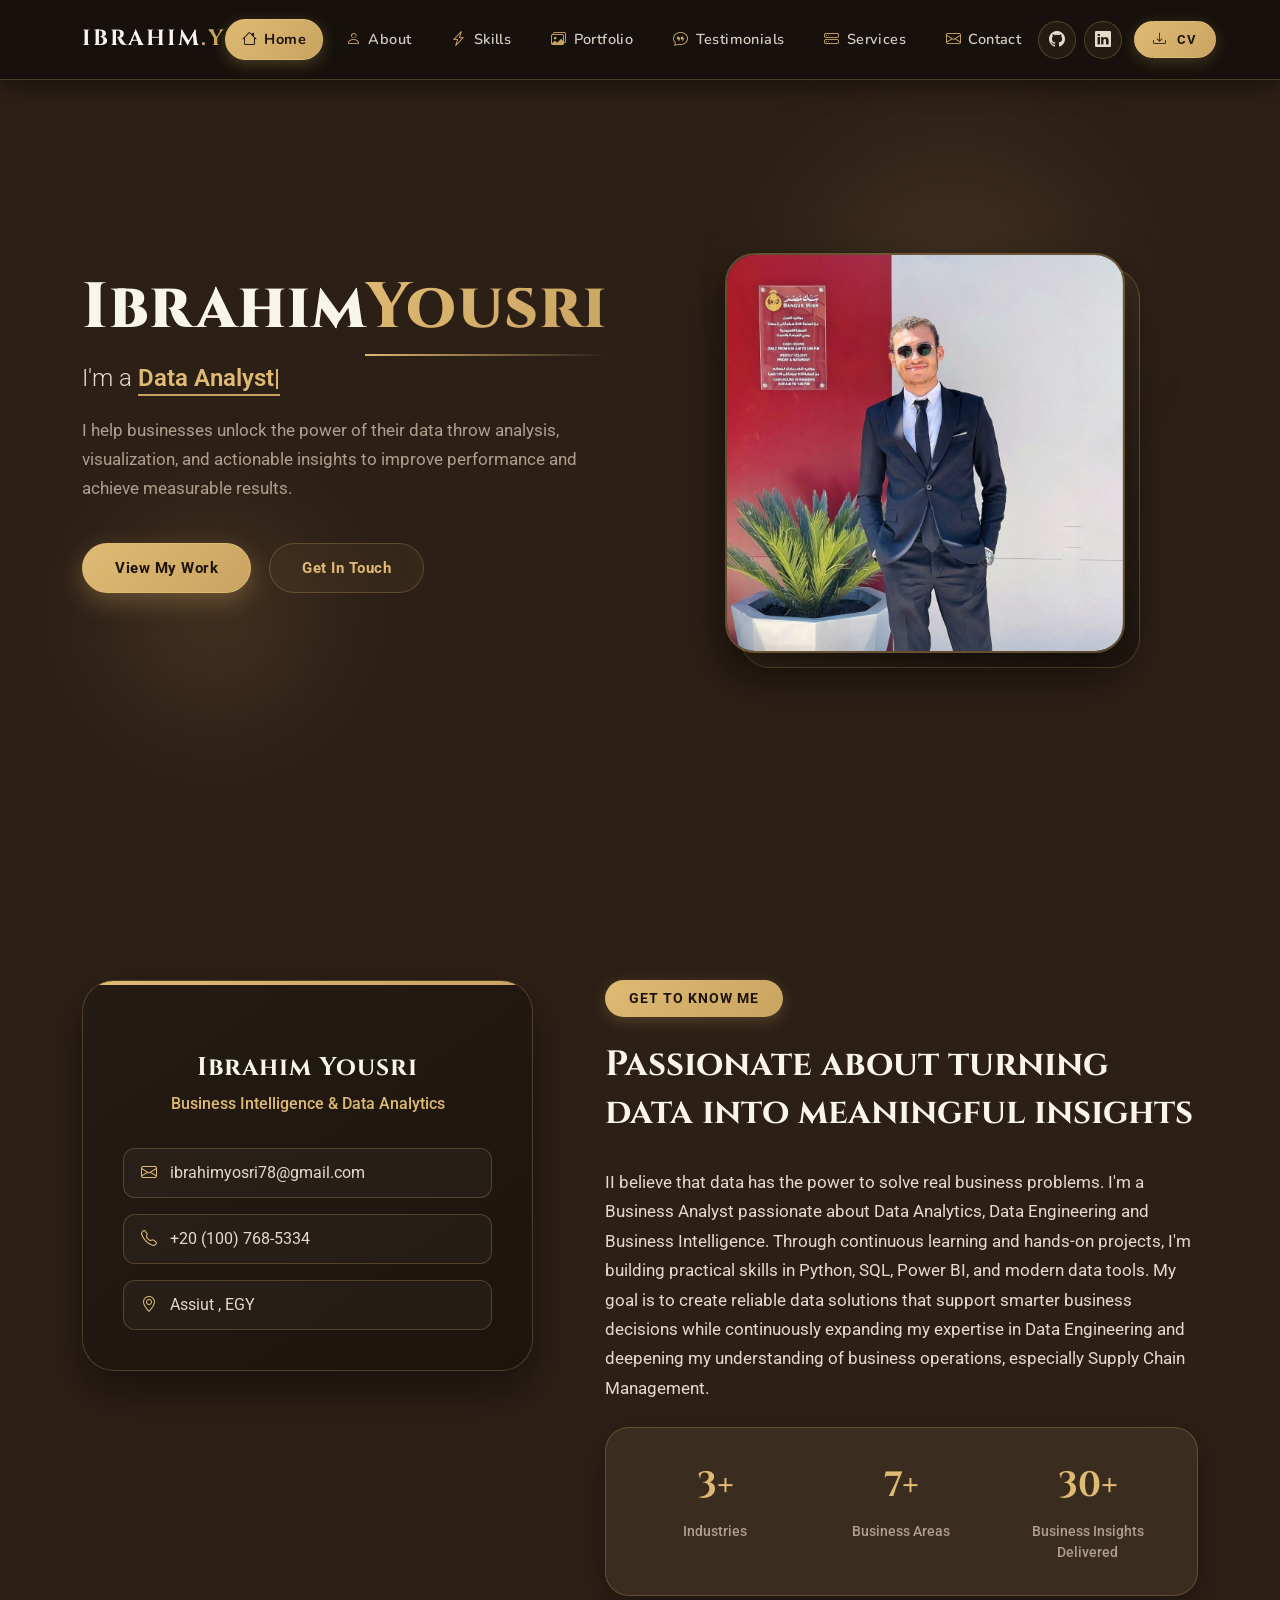
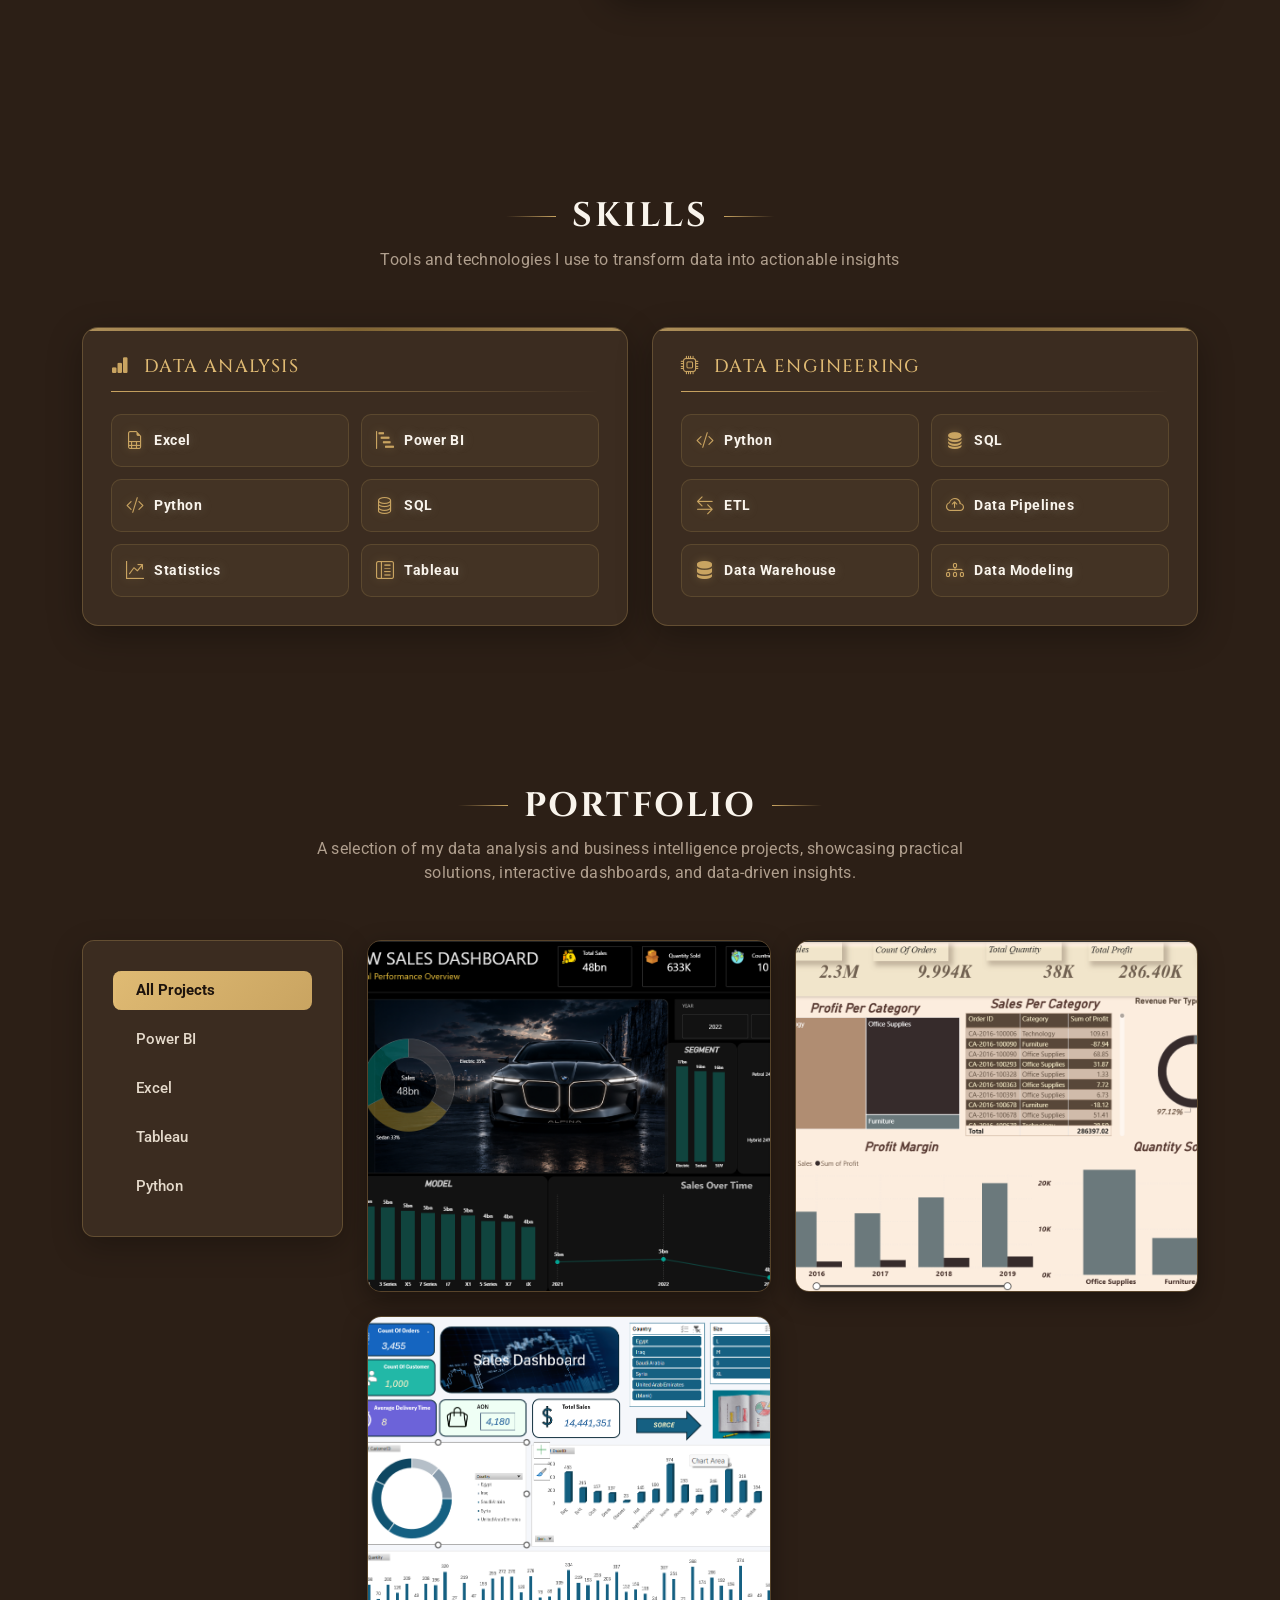
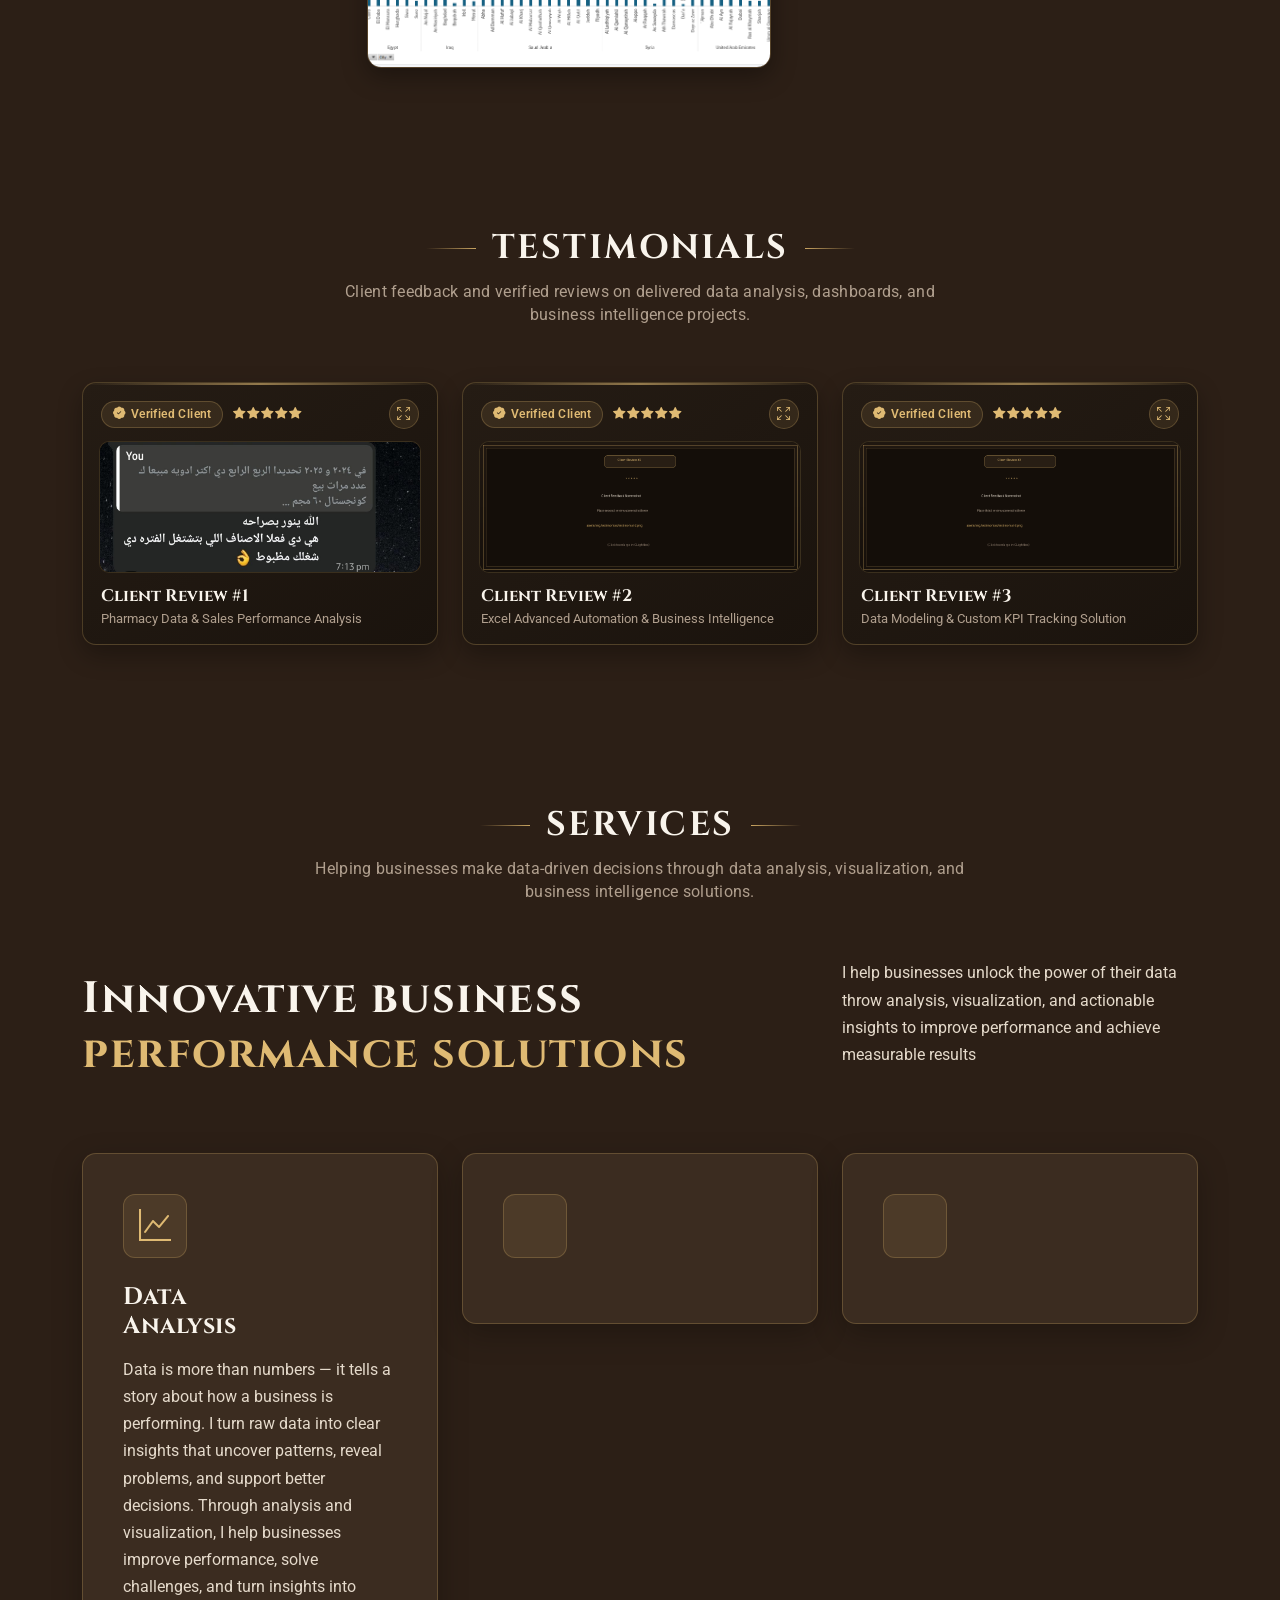
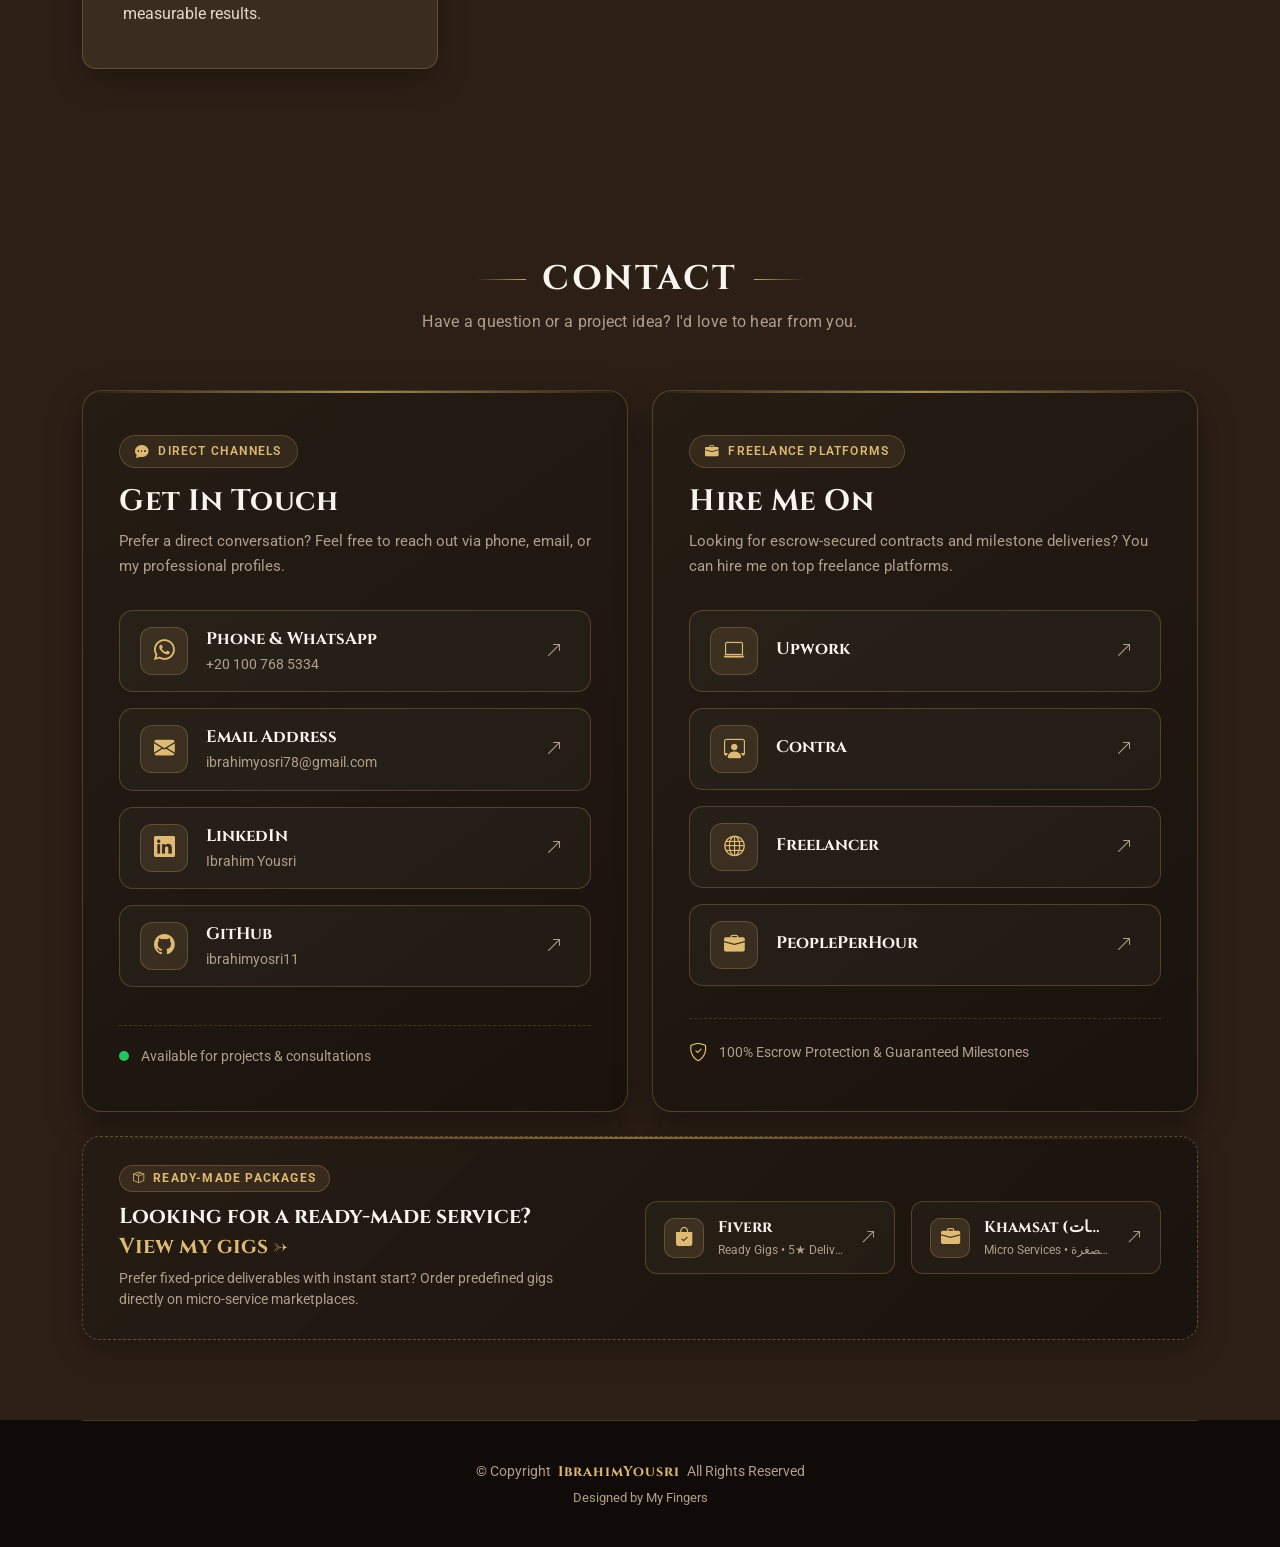
==== commit f41455b4: "Update portfolio" ====
--- a/index.html
+++ b/index.html
@@ -51,6 +51,7 @@
           <li><a href="#about"><i class="bi bi-person navicon"></i><span>About</span></a></li>
           <li><a href="#skills"><i class="bi bi-lightning-charge navicon"></i><span>Skills</span></a></li>
           <li><a href="#portfolio"><i class="bi bi-images navicon"></i><span>Portfolio</span></a></li>
+          <li><a href="#testimonials"><i class="bi bi-chat-quote navicon"></i><span>Testimonials</span></a></li>
           <li><a href="#services"><i class="bi bi-hdd-stack navicon"></i><span>Services</span></a></li>
           <li><a href="#contact"><i class="bi bi-envelope navicon"></i><span>Contact</span></a></li>
         </ul>
@@ -61,7 +62,7 @@
           <a href="https://github.com/ibrahimyosri11" target="_blank" title="GitHub"><i class="bi bi-github"></i></a>
           <a href="https://www.linkedin.com/in/ibrahim-yousri" target="_blank" title="LinkedIn"><i class="bi bi-linkedin"></i></a>
         </div>
-        <a href="assets/img/Ibrahim Yousri Ismail.pdf" download class="btn-resume d-none d-sm-inline-flex align-items-center">
+        <a href="assets/CV/Ibrahim Yousri Ismail.pdf" download class="btn-resume d-none d-sm-inline-flex align-items-center">
           <i class="bi bi-download me-1"></i> CV
         </a>
         <i class="header-toggle d-xl-none bi bi-list"></i>
@@ -88,7 +89,7 @@
             <div class="col-lg-6" data-aos="fade-right" data-aos-delay="100">
               <div class="hero-text">
                 <h1>Ibrahim<span class="accent-text">Yousri</span></h1>
-                <p class="lead">I'm a <span class="typed" data-typed-items="Data Analyst , business Analyst"></span></p>
+                <p class="lead">I'm a <span class="typed" data-typed-items="Data Analyst , Business Analyst"></span></p>
                 <p class="description">I help businesses unlock the power of their data throw analysis, visualization, and actionable insights to improve performance and achieve measurable results.</p>
 
                 <div class="hero-actions">
@@ -102,7 +103,7 @@
               <div class="hero-visual">
                 <div class="profile-container">
                   <div class="profile-background"></div>
-                  <img src="assets/img/profile/photo_2026-10-08_15-07-39.jpg" alt="Ibrahim Yousri" class="profile-image">
+                  <img src="assets/img/profile/Ibrahim(Profile).jpg" alt="Ibrahim Yousri" class="profile-image">
                 </div>
               </div>
             </div>
@@ -351,6 +352,139 @@
 
     </section><!-- /Portfolio Section -->
 
+    <!-- Testimonials Section -->
+    <section id="testimonials" class="testimonials section">
+
+      <!-- Section Title -->
+      <div class="container section-title" data-aos="fade-up">
+        <h2>Testimonials</h2>
+        <p>Client feedback and verified reviews on delivered data analysis, dashboards, and business intelligence projects.</p>
+      </div><!-- End Section Title -->
+
+      <div class="container" data-aos="fade-up" data-aos-delay="100">
+
+        <div class="row g-3 g-lg-4 justify-content-center">
+
+          <!-- Testimonial Image 1 -->
+          <div class="col-lg-4 col-md-6" data-aos="zoom-in" data-aos-delay="100">
+            <div class="testimonial-card">
+              <div class="card-top-bar">
+                <div class="client-meta">
+                  <span class="platform-tag"><i class="bi bi-patch-check-fill"></i> Verified Client</span>
+                  <div class="star-rating">
+                    <i class="bi bi-star-fill"></i>
+                    <i class="bi bi-star-fill"></i>
+                    <i class="bi bi-star-fill"></i>
+                    <i class="bi bi-star-fill"></i>
+                    <i class="bi bi-star-fill"></i>
+                  </div>
+                </div>
+                <a href="assets/img/testimonials/photo_2026-10-08_18-56-44.jpg" class="glightbox review-expand-btn" data-gallery="testimonials-gallery" title="Client Review #1">
+                  <i class="bi bi-arrows-fullscreen"></i>
+                </a>
+              </div>
+
+              <div class="testimonial-img-wrapper">
+                <a href="assets/img/testimonials/photo_2026-10-08_18-56-44.jpg" class="glightbox" data-gallery="testimonials-gallery" title="Client Review #1">
+                  <img src="assets/img/testimonials/photo_2026-10-08_18-56-44.jpg" alt="Client Review #1" class="img-fluid" loading="lazy">
+                  <div class="img-overlay">
+                    <div class="overlay-content">
+                      <i class="bi bi-zoom-in"></i>
+                      <span>Click to view full review</span>
+                    </div>
+                  </div>
+                </a>
+              </div>
+
+              <div class="card-caption">
+                <h4>Client Review #1</h4>
+                <p>Pharmacy Data &amp; Sales Performance Analysis</p>
+              </div>
+            </div>
+          </div><!-- End Testimonial Item -->
+
+          <!-- Testimonial Image 2 -->
+          <div class="col-lg-4 col-md-6" data-aos="zoom-in" data-aos-delay="200">
+            <div class="testimonial-card">
+              <div class="card-top-bar">
+                <div class="client-meta">
+                  <span class="platform-tag"><i class="bi bi-patch-check-fill"></i> Verified Client</span>
+                  <div class="star-rating">
+                    <i class="bi bi-star-fill"></i>
+                    <i class="bi bi-star-fill"></i>
+                    <i class="bi bi-star-fill"></i>
+                    <i class="bi bi-star-fill"></i>
+                    <i class="bi bi-star-fill"></i>
+                  </div>
+                </div>
+                <a href="assets/img/testimonials/testimonial-2.png" class="glightbox review-expand-btn" data-gallery="testimonials-gallery" title="Client Review #2">
+                  <i class="bi bi-arrows-fullscreen"></i>
+                </a>
+              </div>
+
+              <div class="testimonial-img-wrapper">
+                <a href="assets/img/testimonials/testimonial-2.png" class="glightbox" data-gallery="testimonials-gallery" title="Client Review #2">
+                  <img src="assets/img/testimonials/testimonial-2.png" alt="Client Review #2" class="img-fluid" loading="lazy">
+                  <div class="img-overlay">
+                    <div class="overlay-content">
+                      <i class="bi bi-zoom-in"></i>
+                      <span>Click to view full review</span>
+                    </div>
+                  </div>
+                </a>
+              </div>
+
+              <div class="card-caption">
+                <h4>Client Review #2</h4>
+                <p>Excel Advanced Automation &amp; Business Intelligence</p>
+              </div>
+            </div>
+          </div><!-- End Testimonial Item -->
+
+          <!-- Testimonial Image 3 -->
+          <div class="col-lg-4 col-md-6" data-aos="zoom-in" data-aos-delay="300">
+            <div class="testimonial-card">
+              <div class="card-top-bar">
+                <div class="client-meta">
+                  <span class="platform-tag"><i class="bi bi-patch-check-fill"></i> Verified Client</span>
+                  <div class="star-rating">
+                    <i class="bi bi-star-fill"></i>
+                    <i class="bi bi-star-fill"></i>
+                    <i class="bi bi-star-fill"></i>
+                    <i class="bi bi-star-fill"></i>
+                    <i class="bi bi-star-fill"></i>
+                  </div>
+                </div>
+                <a href="assets/img/testimonials/testimonial-3.png" class="glightbox review-expand-btn" data-gallery="testimonials-gallery" title="Client Review #3">
+                  <i class="bi bi-arrows-fullscreen"></i>
+                </a>
+              </div>
+
+              <div class="testimonial-img-wrapper">
+                <a href="assets/img/testimonials/testimonial-3.png" class="glightbox" data-gallery="testimonials-gallery" title="Client Review #3">
+                  <img src="assets/img/testimonials/testimonial-3.png" alt="Client Review #3" class="img-fluid" loading="lazy">
+                  <div class="img-overlay">
+                    <div class="overlay-content">
+                      <i class="bi bi-zoom-in"></i>
+                      <span>Click to view full review</span>
+                    </div>
+                  </div>
+                </a>
+              </div>
+
+              <div class="card-caption">
+                <h4>Client Review #3</h4>
+                <p>Data Modeling &amp; Custom KPI Tracking Solution</p>
+              </div>
+            </div>
+          </div><!-- End Testimonial Item -->
+
+        </div>
+
+      </div>
+
+    </section><!-- /Testimonials Section -->
+
     <!-- Services Section -->
     <section id="services" class="services section">
 
@@ -521,7 +655,7 @@
               <div class="contact-card-footer">
                 <div class="status-indicator">
                   <span class="status-pulse"></span>
-                  <span>Available for projects &amp; consultations &bull; Assiut, EGY</span>
+                  <span>Available for projects &amp; consultations</span>
                 </div>
               </div>
 
@@ -539,63 +673,60 @@
               </div>
 
               <div class="contact-items-list">
-                <!-- Mostaql -->
-                <a href="https://mostaql.com" target="_blank" rel="noopener noreferrer" class="contact-item-link">
+                
+                <!-- Upwork -->
+                <a href="https://www.upwork.com/freelancers/~012089b7b4f68cf20b?mp_source=share" target="_blank" rel="noopener noreferrer" class="contact-item-link">
+                  <div class="item-icon">
+                    <i class="bi bi-laptop"></i>
+                  </div>
+                  <div class="item-details">
+                    <span class="item-label">Upwork</span>
+                  </div>
+                  <div class="item-action">
+                    <i class="bi bi-arrow-up-right"></i>
+                  </div>
+                </a>
+
+                <!-- Contra -->
+                <a href="https://contra.com/ibrahim_yosri_ismail_py6omzes?referralExperimentNid=DEFAULT_REFERRAL_PROGRAM&referrerUsername=ibrahim_yosri_ismail_py6omzes" target="_blank" rel="noopener noreferrer" class="contact-item-link">
                   <div class="item-icon">
                     <i class="bi bi-person-workspace"></i>
                   </div>
                   <div class="item-details">
-                    <span class="item-label">Mostaql (مستقل)</span>
-                    <span class="item-value">Data &amp; Business Intelligence Projects</span>
+                    <span class="item-label">Contra</span>
                   </div>
                   <div class="item-action">
                     <i class="bi bi-arrow-up-right"></i>
                   </div>
                 </a>
 
-                <!-- Khamsat -->
-                <a href="https://khamsat.com" target="_blank" rel="noopener noreferrer" class="contact-item-link">
+                <!-- Freelancer -->
+                <a href="https://www.freelancer.com/u/IbrahimYousri?frm=IbrahimYousri&sb=t" target="_blank" rel="noopener noreferrer" class="contact-item-link">
+                  <div class="item-icon">
+                    <i class="bi bi-globe"></i>
+                  </div>
+                  <div class="item-details">
+                    <span class="item-label">Freelancer</span>
+                  </div>
+                  <div class="item-action">
+                    <i class="bi bi-arrow-up-right"></i>
+                  </div>
+                </a>
+              
+
+                <!-- People Per Hour -->
+                <a href="https://www.peopleperhour.com/freelancer/ibrahim-yosri_ismail-data-analyst-zxmxvxjn" target="_blank" rel="noopener noreferrer" class="contact-item-link">
                   <div class="item-icon">
                     <i class="bi bi-briefcase-fill"></i>
                   </div>
                   <div class="item-details">
-                    <span class="item-label">Khamsat (خمسات)</span>
-                    <span class="item-value">Data Analysis &amp; Dashboard Services</span>
+                    <span class="item-label">PeoplePerHour</span>
                   </div>
                   <div class="item-action">
                     <i class="bi bi-arrow-up-right"></i>
                   </div>
                 </a>
-
-                <!-- Upwork -->
-                <a href="https://www.upwork.com" target="_blank" rel="noopener noreferrer" class="contact-item-link">
-                  <div class="item-icon">
-                    <i class="bi bi-laptop"></i>
-                  </div>
-                  <div class="item-details">
-                    <span class="item-label">Upwork</span>
-                    <span class="item-value">Global Freelance Contracts &amp; Analytics</span>
-                  </div>
-                  <div class="item-action">
-                    <i class="bi bi-arrow-up-right"></i>
-                  </div>
-                </a>
-
-                <!-- Freelancer -->
-                <a href="https://www.freelancer.com" target="_blank" rel="noopener noreferrer" class="contact-item-link">
-                  <div class="item-icon">
-                    <i class="bi bi-globe"></i>
-                  </div>
-                  <div class="item-details">
-                    <span class="item-label">Freelancer</span>
-                    <span class="item-value">Fixed-Price &amp; Hourly Milestones</span>
-                  </div>
-                  <div class="item-action">
-                    <i class="bi bi-arrow-up-right"></i>
-                  </div>
-                </a>
-              </div>
-
+              </div>
               <div class="contact-card-footer">
                 <div class="status-indicator">
                   <i class="bi bi-shield-check status-icon"></i>
@@ -606,6 +737,49 @@
             </div>
           </div>
 
+        </div>
+
+        <!-- Ready-Made Gigs Secondary Banner -->
+        <div class="row mt-4" data-aos="fade-up" data-aos-delay="250">
+          <div class="col-12">
+            <div class="contact-gigs-box">
+              <div class="gigs-info">
+                <span class="gigs-badge"><i class="bi bi-box-seam"></i> Ready-Made Packages</span>
+                <h4 class="gigs-title">Looking for a ready-made service? <span>View my gigs &rarr;</span></h4>
+                <p class="gigs-subtitle">Prefer fixed-price deliverables with instant start? Order predefined gigs directly on micro-service marketplaces.</p>
+              </div>
+
+              <div class="gigs-links-grid">
+                <!-- Gig Platform 1: Fiverr -->
+                <a href="https://www.fiverr.com/ibrahim_yousri1/buying?source=avatar_menu_profile" target="_blank" rel="noopener noreferrer" class="gig-link-item">
+                  <div class="gig-icon">
+                    <i class="bi bi-bag-check-fill"></i>
+                  </div>
+                  <div class="gig-text">
+                    <span class="gig-name">Fiverr</span>
+                    <span class="gig-desc">Ready Gigs &bull; 5★ Delivery</span>
+                  </div>
+                  <div class="gig-action">
+                    <i class="bi bi-arrow-up-right"></i>
+                  </div>
+                </a>
+
+                <!-- Gig Platform 2: Khamsat -->
+                <a href="https://khamsat.com/user/ibrahim_yousri78" target="_blank" rel="noopener noreferrer" class="gig-link-item">
+                  <div class="gig-icon">
+                    <i class="bi bi-briefcase-fill"></i>
+                  </div>
+                  <div class="gig-text">
+                    <span class="gig-name">Khamsat (خمسات)</span>
+                    <span class="gig-desc">Micro Services &bull; خدمات مصغرة</span>
+                  </div>
+                  <div class="gig-action">
+                    <i class="bi bi-arrow-up-right"></i>
+                  </div>
+                </a>
+              </div>
+            </div>
+          </div>
         </div>
 
       </div>
--- a/assets/css/main.css
+++ b/assets/css/main.css
@@ -2163,177 +2163,204 @@
 /*--------------------------------------------------------------
 # Testimonials Section
 --------------------------------------------------------------*/
-.testimonials .testimonial-masonry {
-  display: grid;
-  grid-template-columns: repeat(3, 1fr);
-  gap: 2rem;
+.testimonials .testimonial-card {
+  background: linear-gradient(145deg, #251c14 0%, #1a130d 100%);
+  border: 1px solid var(--gold-border);
+  border-radius: 14px;
+  padding: 1rem;
+  box-shadow: 0 10px 25px rgba(0, 0, 0, 0.3);
+  transition: all 0.35s cubic-bezier(0.25, 0.8, 0.25, 1);
+  display: flex;
+  flex-direction: column;
+  height: 100%;
   position: relative;
-}
-
-.testimonials .testimonial-masonry::before {
+  overflow: hidden;
+}
+
+.testimonials .testimonial-card::before {
   content: "";
   position: absolute;
+  top: 0;
+  left: 0;
+  right: 0;
+  height: 2px;
+  background: linear-gradient(90deg, transparent, var(--accent-light), transparent);
+  opacity: 0.6;
+}
+
+.testimonials .testimonial-card:hover {
+  border-color: rgba(201, 164, 97, 0.55);
+  transform: translateY(-4px);
+  box-shadow: 0 15px 35px rgba(0, 0, 0, 0.4), 0 0 20px rgba(201, 164, 97, 0.1);
+}
+
+.testimonials .card-top-bar {
+  display: flex;
+  justify-content: space-between;
+  align-items: center;
+  margin-bottom: 0.75rem;
+  padding: 0 0.15rem;
+}
+
+.testimonials .client-meta {
+  display: flex;
+  align-items: center;
+  gap: 0.6rem;
+  flex-wrap: wrap;
+}
+
+.testimonials .platform-tag {
+  font-size: 0.72rem;
+  font-weight: 600;
+  letter-spacing: 0.4px;
+  color: var(--accent-light);
+  background: rgba(201, 164, 97, 0.12);
+  border: 1px solid rgba(201, 164, 97, 0.28);
+  border-radius: 50px;
+  padding: 0.2rem 0.65rem;
+  display: inline-flex;
+  align-items: center;
+  gap: 0.35rem;
+}
+
+.testimonials .platform-tag i {
+  color: var(--accent-light);
+  font-size: 0.78rem;
+}
+
+.testimonials .star-rating {
+  display: inline-flex;
+  align-items: center;
+  gap: 2px;
+  color: #dfba73;
+  font-size: 0.78rem;
+}
+
+.testimonials .review-expand-btn {
+  width: 30px;
+  height: 30px;
+  border-radius: 50%;
+  background: rgba(201, 164, 97, 0.12);
+  border: 1px solid var(--gold-border);
+  display: inline-flex;
+  align-items: center;
+  justify-content: center;
+  color: var(--accent-light);
+  font-size: 0.82rem;
+  transition: all 0.3s ease;
+  flex-shrink: 0;
+  text-decoration: none;
+}
+
+.testimonials .testimonial-card:hover .review-expand-btn {
+  background: linear-gradient(135deg, var(--accent-light), var(--accent-color));
+  border-color: var(--accent-light);
+  color: var(--contrast-color);
+  transform: scale(1.08);
+}
+
+.testimonials .testimonial-img-wrapper {
+  position: relative;
+  border-radius: 10px;
+  overflow: hidden;
+  background: #17110c;
+  border: 1px solid rgba(201, 164, 97, 0.2);
+  width: 100%;
+  display: flex;
+  align-items: center;
+  justify-content: center;
+}
+
+.testimonials .testimonial-img-wrapper a {
+  display: flex;
+  align-items: center;
+  justify-content: center;
   width: 100%;
   height: 100%;
-  background: radial-gradient(circle at center, color-mix(in srgb, var(--accent-color), transparent 95%), transparent);
-  opacity: 0.5;
-  z-index: -1;
-}
-
-.testimonials .testimonial-item:nth-child(3n-1) {
-  margin-top: 3rem;
-}
-
-.testimonials .testimonial-item:nth-child(3n) {
-  margin-top: 1.5rem;
-}
-
-.testimonials .testimonial-item.highlight .testimonial-content {
-  background-color: color-mix(in srgb, var(--accent-color), transparent 92%);
-  border: 1px solid color-mix(in srgb, var(--accent-color), transparent 70%);
-}
-
-.testimonials .testimonial-item.highlight .testimonial-content .quote-pattern {
-  background-color: color-mix(in srgb, var(--accent-color), transparent 85%);
-}
-
-.testimonials .testimonial-item.highlight .testimonial-content .quote-pattern i {
-  color: var(--accent-color);
-}
-
-.testimonials .testimonial-content {
-  background-color: var(--surface-color);
-  border-radius: 20px;
-  padding: 2rem;
   position: relative;
-  transition: all 0.3s ease;
-  border: 1px solid color-mix(in srgb, var(--default-color), transparent 92%);
-}
-
-.testimonials .testimonial-content:hover {
-  transform: translateY(-5px);
-}
-
-.testimonials .testimonial-content p {
-  font-size: 1rem;
-  line-height: 1.7;
-  margin: 1.5rem 0;
-  position: relative;
-}
-
-.testimonials .quote-pattern {
+}
+
+.testimonials .testimonial-img-wrapper img {
+  width: 100%;
+  height: auto;
+  max-height: 200px;
+  object-fit: contain;
+  display: block;
+  transition: transform 0.35s ease;
+}
+
+.testimonials .testimonial-card:hover .testimonial-img-wrapper img {
+  transform: scale(1.03);
+}
+
+.testimonials .img-overlay {
   position: absolute;
-  top: -1.25rem;
-  left: 2rem;
-  width: 2.5rem;
-  height: 2.5rem;
-  background-color: var(--surface-color);
-  border-radius: 50%;
+  inset: 0;
+  background: rgba(20, 14, 9, 0.65);
+  backdrop-filter: blur(2px);
   display: flex;
   align-items: center;
   justify-content: center;
-  border: 1px solid color-mix(in srgb, var(--default-color), transparent 92%);
-}
-
-.testimonials .quote-pattern i {
-  font-size: 1.25rem;
-  color: var(--accent-color);
-}
-
-.testimonials .client-info {
-  display: flex;
-  align-items: center;
-  gap: 1rem;
-  margin-top: 1.5rem;
-  padding-top: 1.5rem;
-  border-top: 1px solid color-mix(in srgb, var(--default-color), transparent 92%);
-}
-
-.testimonials .client-image {
-  width: 50px;
-  height: 50px;
-  border-radius: 50%;
-  overflow: hidden;
-  flex-shrink: 0;
-}
-
-.testimonials .client-image img {
-  width: 100%;
-  height: 100%;
-  object-fit: cover;
-}
-
-.testimonials .client-details h3 {
-  font-size: 1.125rem;
-  margin-bottom: 0.25rem;
-}
-
-.testimonials .client-details .position {
-  font-size: 0.875rem;
-  color: color-mix(in srgb, var(--heading-color), transparent 40%);
-}
-
-@media (max-width: 1199.98px) {
-  .testimonials .testimonial-masonry {
-    grid-template-columns: repeat(2, 1fr);
-    gap: 1.5rem;
-  }
-
-  .testimonials .testimonial-item:nth-child(3n-1),
-  .testimonials .testimonial-item:nth-child(3n) {
-    margin-top: 0;
-  }
-
-  .testimonials .testimonial-item:nth-child(even) {
-    margin-top: 2rem;
-  }
+  opacity: 0;
+  transition: opacity 0.3s ease;
+}
+
+.testimonials .testimonial-card:hover .img-overlay {
+  opacity: 1;
+}
+
+.testimonials .overlay-content {
+  display: flex;
+  flex-direction: column;
+  align-items: center;
+  gap: 0.3rem;
+  color: #f9f4ec;
+  font-size: 0.82rem;
+  font-weight: 600;
+  text-shadow: 0 2px 5px rgba(0, 0, 0, 0.7);
+}
+
+.testimonials .overlay-content i {
+  font-size: 1.5rem;
+  color: var(--accent-light);
+}
+
+.testimonials .card-caption {
+  margin-top: 0.8rem;
+  padding: 0 0.15rem;
+}
+
+.testimonials .card-caption h4 {
+  font-family: var(--luxury-font);
+  font-size: 1.05rem;
+  font-weight: 700;
+  color: var(--heading-color);
+  margin-bottom: 0.2rem;
+  transition: color 0.3s ease;
+}
+
+.testimonials .testimonial-card:hover .card-caption h4 {
+  color: var(--accent-light);
+}
+
+.testimonials .card-caption p {
+  font-size: 0.82rem;
+  color: var(--muted-color);
+  margin-bottom: 0;
+  line-height: 1.45;
 }
 
 @media (max-width: 767.98px) {
-  .testimonials .testimonial-masonry {
-    grid-template-columns: 1fr;
-    gap: 2rem;
-  }
-
-  .testimonials .testimonial-item:nth-child(even) {
-    margin-top: 0;
-  }
-
-  .testimonials .testimonial-content {
-    padding: 1.5rem;
-  }
-
-  .testimonials .testimonial-content p {
-    font-size: 0.9375rem;
-    margin: 1.25rem 0;
-  }
-
-  .testimonials .quote-pattern {
-    width: 2.25rem;
-    height: 2.25rem;
-    top: -1.125rem;
-  }
-
-  .testimonials .quote-pattern i {
-    font-size: 1.125rem;
-  }
-
-  .testimonials .client-info {
-    margin-top: 1.25rem;
-    padding-top: 1.25rem;
-  }
-
-  .testimonials .client-image {
-    width: 45px;
-    height: 45px;
-  }
-
-  .testimonials .client-details h3 {
-    font-size: 1rem;
-  }
-
-  .testimonials .client-details .position {
-    font-size: 0.8125rem;
+  .testimonials .testimonial-card {
+    padding: 0.85rem;
+  }
+
+  .testimonials .testimonial-img-wrapper img {
+    max-height: 180px;
+  }
+
+  .testimonials .card-caption h4 {
+    font-size: 0.98rem;
   }
 }
 
@@ -2585,6 +2612,223 @@
   .contact .contact-item-link {
     padding: 0.85rem 1rem;
     gap: 0.85rem;
+  }
+}
+
+/*--------------------------------------------------------------
+# Contact Section - GIG-Based Services Banner (Secondary Option)
+--------------------------------------------------------------*/
+.contact .contact-gigs-box {
+  background: linear-gradient(135deg, rgba(37, 28, 20, 0.95) 0%, rgba(26, 19, 13, 0.98) 100%);
+  border: 1px dashed rgba(201, 164, 97, 0.38);
+  border-radius: 18px;
+  padding: 1.75rem 2.25rem;
+  box-shadow: 0 10px 30px rgba(0, 0, 0, 0.25);
+  display: flex;
+  align-items: center;
+  justify-content: space-between;
+  gap: 2rem;
+  position: relative;
+  overflow: hidden;
+  transition: all 0.35s ease;
+}
+
+.contact .contact-gigs-box::before {
+  content: "";
+  position: absolute;
+  top: 0;
+  left: 0;
+  right: 0;
+  height: 2px;
+  background: linear-gradient(90deg, transparent, var(--accent-light), transparent);
+  opacity: 0.5;
+}
+
+.contact .contact-gigs-box:hover {
+  border-color: rgba(201, 164, 97, 0.65);
+  box-shadow: 0 16px 36px rgba(0, 0, 0, 0.35), 0 0 20px rgba(201, 164, 97, 0.08);
+  transform: translateY(-2px);
+}
+
+.contact .gigs-info {
+  flex: 1 1 360px;
+}
+
+.contact .gigs-badge {
+  display: inline-flex;
+  align-items: center;
+  gap: 0.45rem;
+  font-size: 0.72rem;
+  font-weight: 700;
+  letter-spacing: 1.2px;
+  text-transform: uppercase;
+  color: var(--accent-light);
+  background: rgba(201, 164, 97, 0.12);
+  border: 1px solid rgba(201, 164, 97, 0.28);
+  border-radius: 50px;
+  padding: 0.25rem 0.8rem;
+  margin-bottom: 0.65rem;
+}
+
+.contact .gigs-title {
+  font-family: var(--luxury-font);
+  font-size: 1.35rem;
+  font-weight: 700;
+  color: var(--heading-color);
+  margin-bottom: 0.35rem;
+  line-height: 1.4;
+}
+
+.contact .gigs-title span {
+  color: var(--accent-light);
+  display: inline-flex;
+  align-items: center;
+  gap: 0.35rem;
+  transition: transform 0.3s ease;
+}
+
+.contact .contact-gigs-box:hover .gigs-title span {
+  transform: translateX(4px);
+}
+
+.contact .gigs-subtitle {
+  font-size: 0.88rem;
+  color: var(--muted-color);
+  margin-bottom: 0;
+  line-height: 1.5;
+}
+
+.contact .gigs-links-grid {
+  display: flex;
+  gap: 1rem;
+  flex: 1 1 420px;
+  align-items: center;
+  justify-content: flex-end;
+}
+
+.contact .gig-link-item {
+  flex: 1 1 200px;
+  max-width: 250px;
+  display: flex;
+  align-items: center;
+  gap: 0.85rem;
+  padding: 0.85rem 1.15rem;
+  background: rgba(226, 215, 201, 0.035);
+  border: 1px solid var(--gold-border);
+  border-radius: 12px;
+  text-decoration: none;
+  transition: all 0.3s cubic-bezier(0.25, 0.8, 0.25, 1);
+  position: relative;
+}
+
+.contact .gig-link-item:hover {
+  background: rgba(201, 164, 97, 0.12);
+  border-color: var(--accent-light);
+  transform: translateY(-2px);
+  box-shadow: 0 8px 20px rgba(0, 0, 0, 0.32), 0 0 15px rgba(201, 164, 97, 0.1);
+}
+
+.contact .gig-icon {
+  width: 40px;
+  height: 40px;
+  min-width: 40px;
+  border-radius: 10px;
+  background: rgba(201, 164, 97, 0.14);
+  border: 1px solid var(--gold-border);
+  display: flex;
+  align-items: center;
+  justify-content: center;
+  color: var(--accent-light);
+  font-size: 1.2rem;
+  transition: all 0.3s ease;
+  flex-shrink: 0;
+}
+
+.contact .gig-link-item:hover .gig-icon {
+  background: linear-gradient(135deg, var(--accent-light), var(--accent-color));
+  border-color: var(--accent-light);
+  color: var(--contrast-color);
+  transform: scale(1.05);
+}
+
+.contact .gig-text {
+  display: flex;
+  flex-direction: column;
+  overflow: hidden;
+  flex-grow: 1;
+}
+
+.contact .gig-name {
+  font-family: var(--luxury-font);
+  font-size: 0.98rem;
+  font-weight: 700;
+  color: var(--heading-color);
+  margin-bottom: 2px;
+  white-space: nowrap;
+  overflow: hidden;
+  text-overflow: ellipsis;
+  transition: color 0.3s ease;
+}
+
+.contact .gig-desc {
+  font-size: 0.76rem;
+  color: var(--muted-color);
+  white-space: nowrap;
+  overflow: hidden;
+  text-overflow: ellipsis;
+  transition: color 0.3s ease;
+}
+
+.contact .gig-link-item:hover .gig-name {
+  color: #ffffff;
+}
+
+.contact .gig-link-item:hover .gig-desc {
+  color: var(--accent-light);
+}
+
+.contact .gig-action {
+  color: var(--muted-color);
+  font-size: 0.95rem;
+  margin-left: auto;
+  transition: all 0.3s ease;
+  flex-shrink: 0;
+}
+
+.contact .gig-link-item:hover .gig-action {
+  color: var(--accent-light);
+  transform: translate(2px, -2px);
+}
+
+@media (max-width: 991.98px) {
+  .contact .contact-gigs-box {
+    padding: 1.6rem;
+    flex-direction: column;
+    align-items: flex-start;
+    gap: 1.25rem;
+  }
+  .contact .gigs-links-grid {
+    width: 100%;
+    justify-content: stretch;
+  }
+  .contact .gig-link-item {
+    max-width: none;
+  }
+}
+
+@media (max-width: 575.98px) {
+  .contact .contact-gigs-box {
+    padding: 1.35rem 1.15rem;
+  }
+  .contact .gigs-title {
+    font-size: 1.15rem;
+  }
+  .contact .gigs-links-grid {
+    flex-direction: column;
+    gap: 0.75rem;
+  }
+  .contact .gig-link-item {
+    width: 100%;
   }
 }
 
